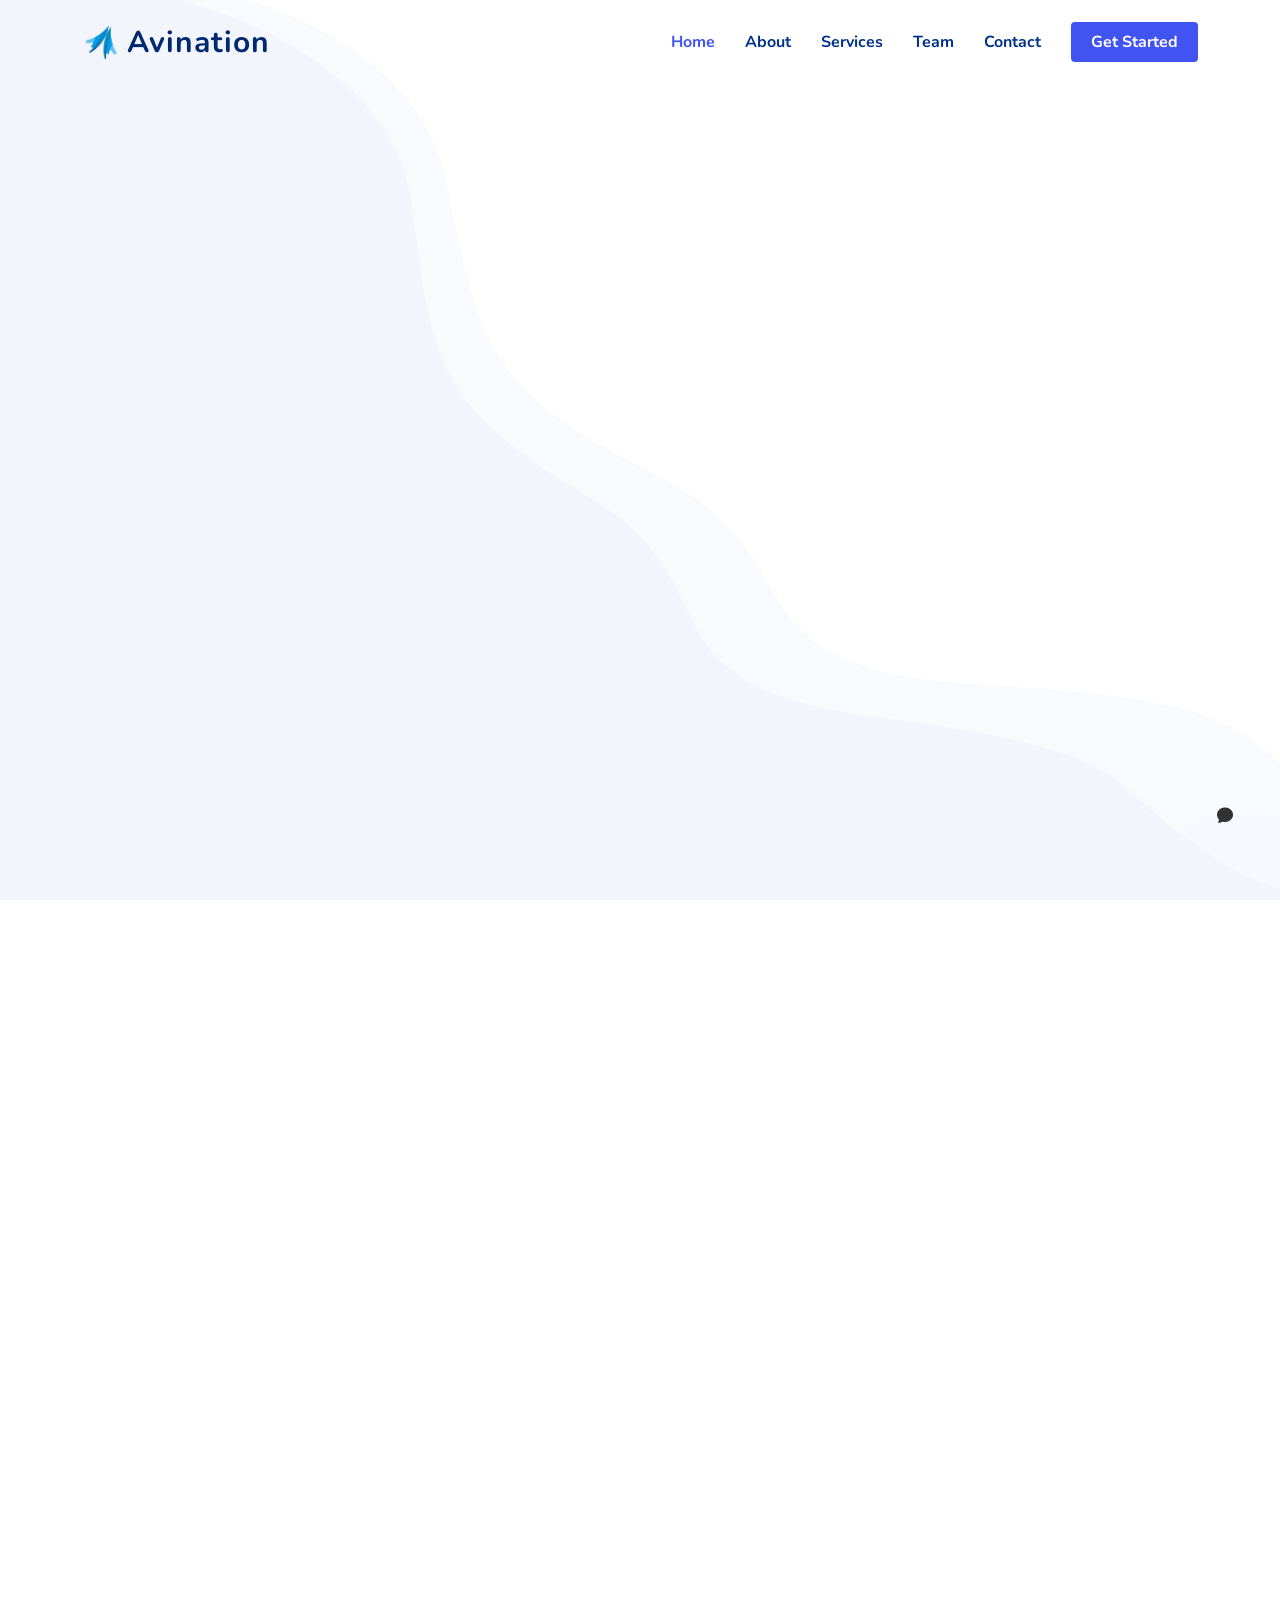
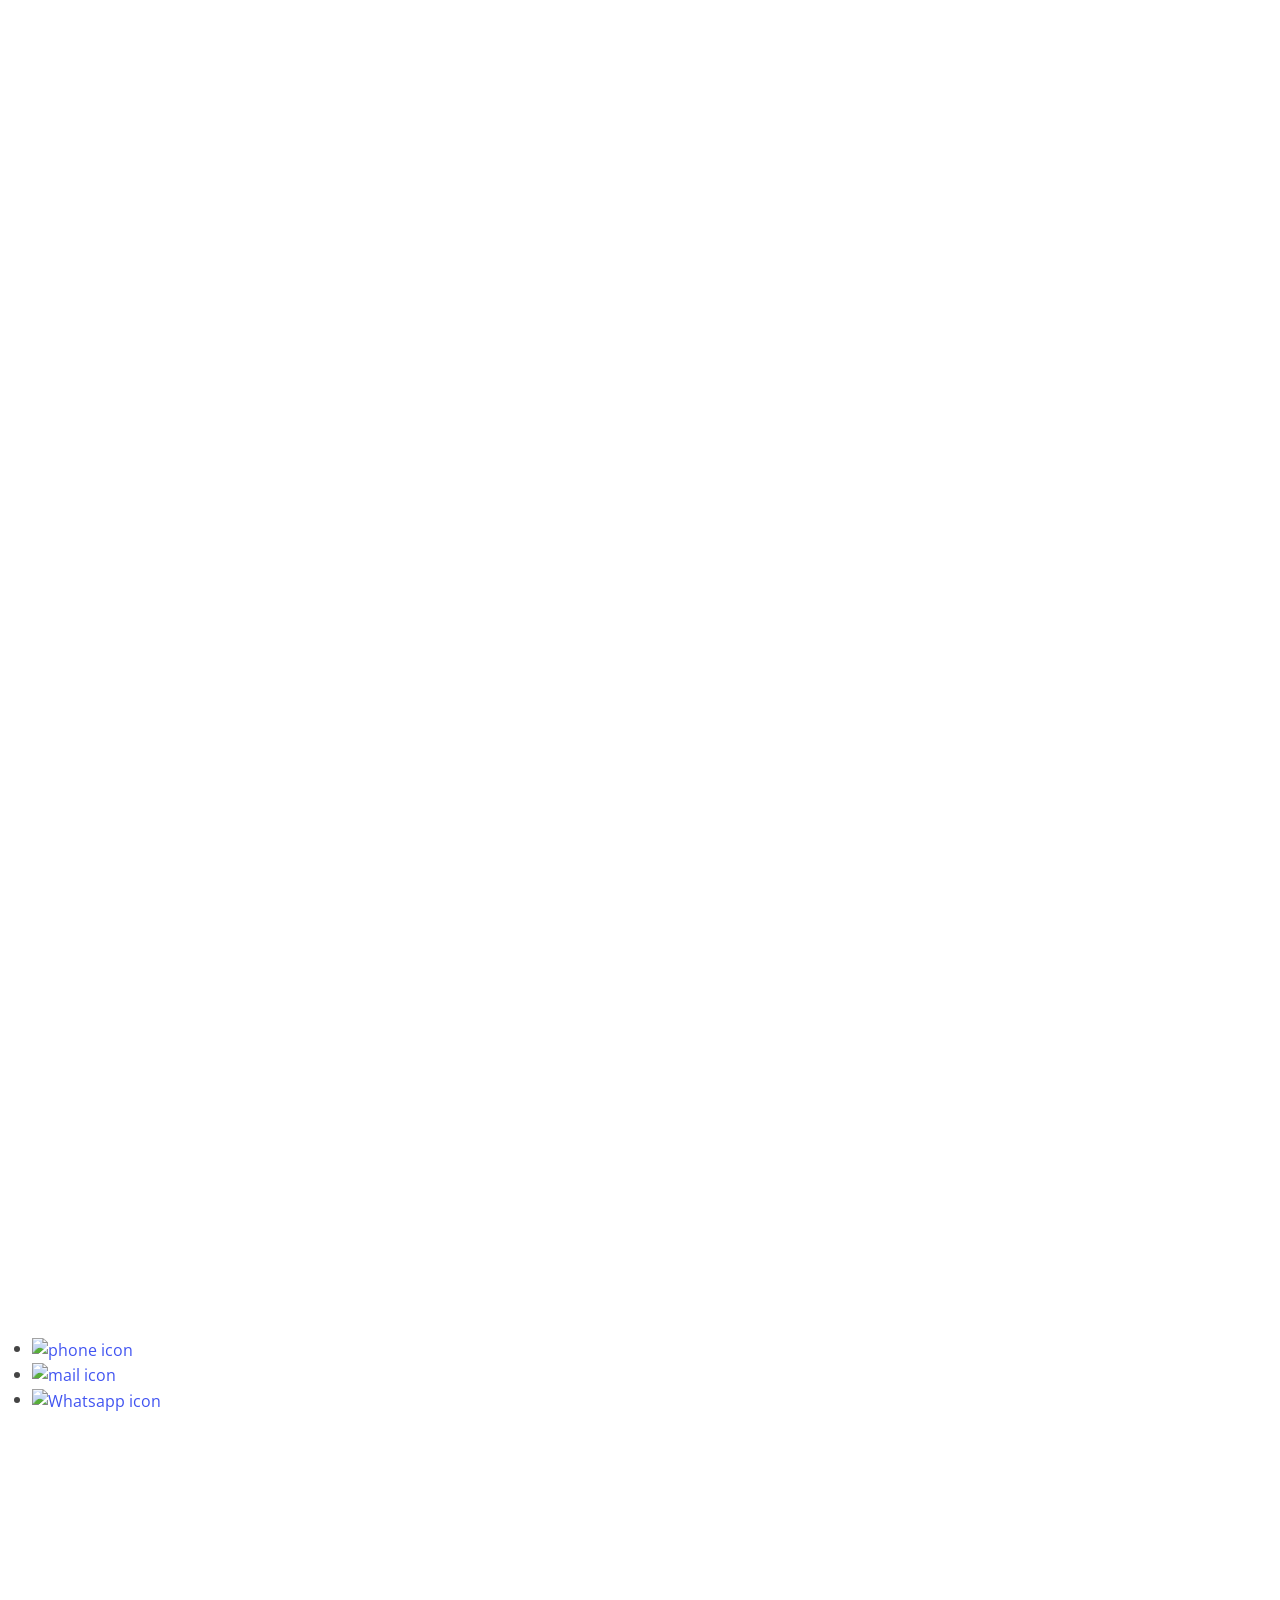
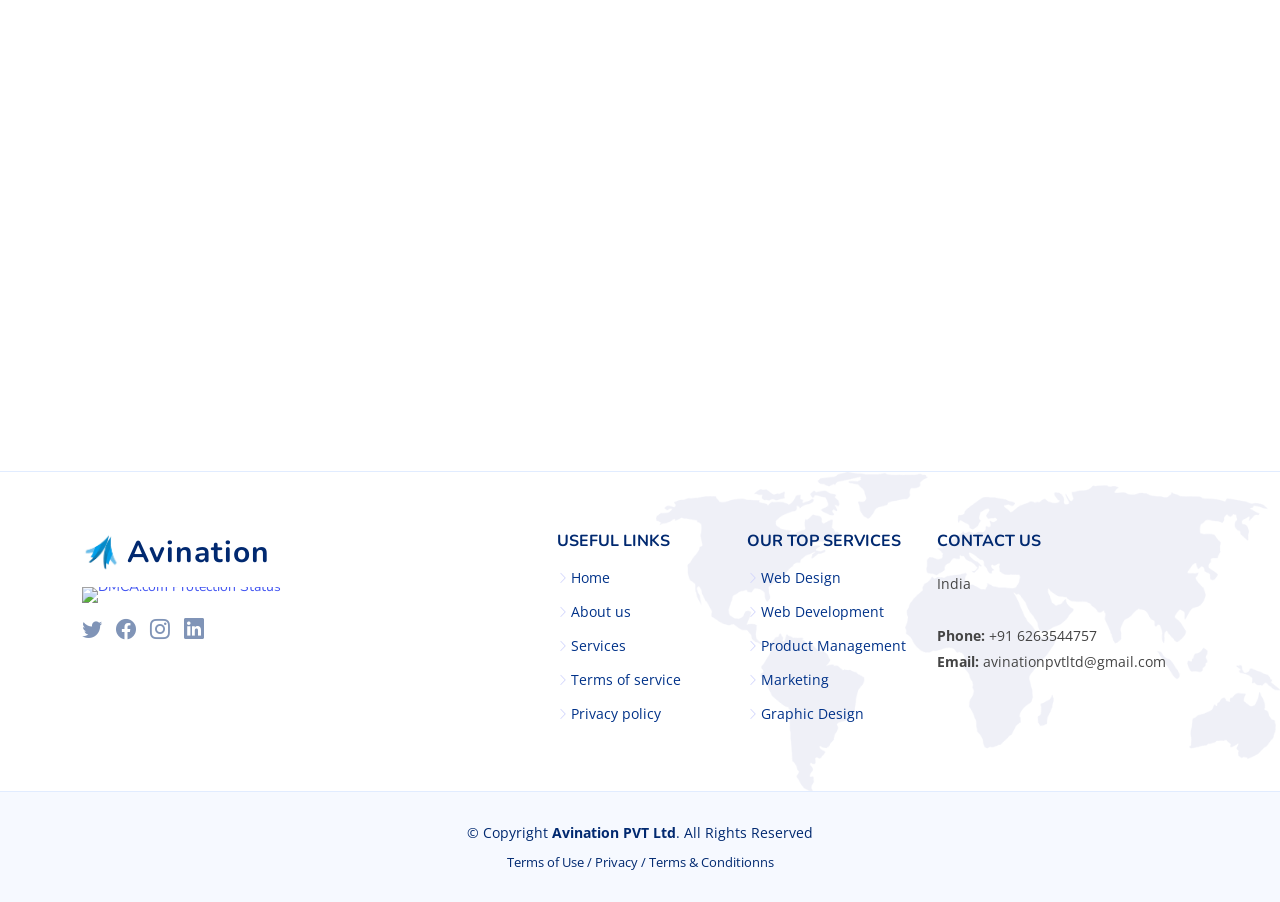
==== index.html @ 6513880d "Update index.html" ====
<!DOCTYPE html>
<html lang="en">

<head>
  <meta charset="utf-8">
  <meta content="width=device-width, initial-scale=1.0" name="viewport"/>
  <meta name='dmca-site-verification' content='NXlPMG41TFZrTiszS0ptK1pMMFJ2UT090' />
  <meta name="author" content="Avintion"/>
  <meta name="copyringht" content="Avination is a registered trademark of Avination."/>
  <meta name="robots" content="index,follow"/>
  <meta name="robots" content="noindex,nofollow"/>
  <meta property="og:title" content="Avination"/>
  <meta property="og:type" content="Techonlogies.Services"/>
  <meta property="og:url" content="avination.in/index.html"/>
  <meta property="og:image" content="https://avination.in/assets/img/logo.png"/>
  <meta name="twitter:card" content="Summary"/>
	<meta property="og:image" content="https://shreejiarts.com/images/logo.png"/>
  <title>Avination : All Latest Techonlogies Services Provide </title>
  <meta content="Avination technologies. Full Service Software Development Compnay for Cloud Solution, Mobile and Web Development, with a special focus on performance." name="description">
  <meta content="Html , CSS ,Bootstrap,JavaScript" name="keywords">

  <!-- Favicons -->
  <link href="assets/img/favicon.png" rel="icon" alt="icon"/>
  <link href="assets/img/favicon.png" alt="icon" rel="icon"/> 

  <!-- Google Fonts -->
  <link href="https://fonts.googleapis.com/css?family=Open+Sans:300,300i,400,400i,600,600i,700,700i|Nunito:300,300i,400,400i,600,600i,700,700i|Poppins:300,300i,400,400i,500,500i,600,600i,700,700i" rel="stylesheet">

  <!-- Vendor CSS Files -->
  <link href="assets/vendor/bootstrap/css/bootstrap.min.css" rel="stylesheet">
  <link href="assets/vendor/bootstrap-icons/bootstrap-icons.css" rel="stylesheet">
  <link href="assets/vendor/aos/aos.css" rel="stylesheet">
  <link href="assets/vendor/remixicon/remixicon.css" rel="stylesheet">
  <link href="assets/vendor/swiper/swiper-bundle.min.css" rel="stylesheet">
  <link href="assets/vendor/glightbox/css/glightbox.min.css" rel="stylesheet">
  

  <!-- Template Main CSS File -->
  <link href="assets/css/style.css" rel="stylesheet">

  <!-- =======================================================
  * Template Name: Avination 
  * Author: Avination.in
  * License: https://Avination.in/license/
  ======================================================== -->
</head>

<body>

  <!-- ======= Header ======= -->
  <header id="header" class="header fixed-top">
    <div class="container-fluid container-xl d-flex align-items-center justify-content-between">

      <a href="index.html" class="logo d-flex align-items-center">
        <img src="assets/img/logo.png" alt="logo"/>
        <span>Avination</span>
      </a>

      <nav id="navbar" class="navbar">
        <ul>
          <li><a class="nav-link scrollto active" href="#hero">Home</a></li>
          <li><a class="nav-link scrollto" href="#about">About</a></li>
          <li><a class="nav-link scrollto" href="#services">Services</a></li>
          <!--<li><a class="nav-link scrollto" href="#portfolio">Portfolio</a></li> -->
          <li><a class="nav-link scrollto" href="#team">Team</a></li>
         <!-- <li><a href="blog.html">Blog</a></li>--
			
          <li class="dropdown"><a href="#"><span>Drop Down</span> <i class="bi bi-chevron-down"></i></a>
            <ul>
              <li><a href="#">Drop Down 1</a></li>
              <li class="dropdown"><a href="#"><span>Deep Drop Down</span> <i class="bi bi-chevron-right"></i></a>
                <ul>
                  <li><a href="#">Deep Drop Down 1</a></li>
                  <li><a href="#">Deep Drop Down 2</a></li>
                  <li><a href="#">Deep Drop Down 3</a></li>
                  <li><a href="#">Deep Drop Down 4</a></li>
                  <li><a href="#">Deep Drop Down 5</a></li>
                </ul>
              </li>
              <li><a href="#">Drop Down 2</a></li>
              <li><a href="#">Drop Down 3</a></li>
              <li><a href="#">Drop Down 4</a></li>
            </ul>
          </li> -->
          <li><a class="nav-link scrollto" href="#contact">Contact</a></li>
          <li><a class="getstarted scrollto" href="#about">Get Started</a></li>
        </ul>
        <i class="bi bi-list mobile-nav-toggle"></i>
      </nav><!-- .navbar -->

    </div>
  </header><!-- End Header -->
  <!---Chat Box-->
  

  <!-- ======= Hero Section ======= -->
  <section id="hero" class="hero d-flex align-items-center">

    <div class="container">
      <div class="row">
        <div class="col-lg-6 d-flex flex-column justify-content-center">
          <h1 data-aos="fade-up">Creatuve Digital Design & Development</h1>
          <h2 data-aos="fade-up" data-aos-delay="400">We leverage the latest <strong>Web</strong> and <strong>mobile</strong> technologies to <strong>build,grow</strong> and <strong>support</strong> your business </h2>
          <div data-aos="fade-up" data-aos-delay="600">
            <div class="text-center text-lg-start">
              <a href="#about" class="btn-get-started scrollto d-inline-flex align-items-center justify-content-center align-self-center">
                <span>Get Started</span>
                <i class="bi bi-arrow-right"></i>
              </a>
            </div>
          </div>
        </div>
        <div class="col-lg-6 hero-img" data-aos="zoom-out" data-aos-delay="200">
          <img src="assets/img/hero-img.png" class="img-fluid" alt="Avination icon"/>
        </div>
      </div>
    </div>

  </section><!-- End Hero -->

  <main id="main">
    <!-- ======= About Section =======-->
    <section id="about" class="about">

      <div class="container" data-aos="fade-up">
        <div class="row gx-0">

          <div class="col-lg-6 d-flex flex-column justify-content-center" data-aos="fade-up" data-aos-delay="200">
            <div class="content">
              <h3></h3>
              <h2>Future Ready Apps&Digital Experience with Cloud,Mobile,web,Artificial Intilligence!</h2>
              <p>
                Avination technologies is a Premier, Full Service Software Development Compnay for Cloud Solution,Cybersecurity Artificial Intelligence,Mobile and Web Development with a special focus on Security,Scale and performance. Avination technologies is apt at the early adoption of new technologies for its clients to always stay ahead of the curve in their digital transformation journery.
              </p>
              <div class="text-center text-lg-start">
                <a href="#contact" class="btn-read-more d-inline-flex align-items-center justify-content-center align-self-center">
                  <span>Contact Avination</span>
                  <i class="bi bi-arrow-right"></i>
                </a>
              </div>
            </div>
          </div>

          <div class="col-lg-6 d-flex align-items-center" data-aos="zoom-out" data-aos-delay="200">
            <img src="assets/img/about.jpg" class="img-fluid" alt="about"/>
          </div>

        </div>
      </div>

    </section><!-- End About Section -->

    <!-- ======= Values Section ======= --
    <section id="values" class="values">

      <div class="container" data-aos="fade-up">

        <header class="section-header">
          <h2>Our Values</h2>
          <p>Odit est perspiciatis laborum et dicta</p>
        </header>

        <div class="row">

          <div class="col-lg-4">
            <div class="box" data-aos="fade-up" data-aos-delay="200">
              <img src="assets/img/values-1.png" class="img-fluid" alt="">
              <h3>Ad cupiditate sed est odio</h3>
              <p>Eum ad dolor et. Autem aut fugiat debitis voluptatem consequuntur sit. Et veritatis id.</p>
            </div>
          </div>

          <div class="col-lg-4 mt-4 mt-lg-0">
            <div class="box" data-aos="fade-up" data-aos-delay="400">
              <img src="assets/img/values-2.png" class="img-fluid" alt="">
              <h3>Voluptatem voluptatum alias</h3>
              <p>Repudiandae amet nihil natus in distinctio suscipit id. Doloremque ducimus ea sit non.</p>
            </div>
          </div>

          <div class="col-lg-4 mt-4 mt-lg-0">
            <div class="box" data-aos="fade-up" data-aos-delay="600">
              <img src="assets/img/values-3.png" class="img-fluid" alt="">
              <h3>Fugit cupiditate alias nobis.</h3>
              <p>Quam rem vitae est autem molestias explicabo debitis sint. Vero aliquid quidem commodi.</p>
            </div>
          </div>

        </div>

      </div>

    </section><!-- End Values Section -->

    <!-- ======= Counts Section ======= -
    <section id="counts" class="counts">
      <div class="container" data-aos="fade-up">

        <div class="row gy-4">

          <div class="col-lg-3 col-md-6">
            <div class="count-box">
              <i class="bi bi-emoji-smile"></i>
              <div>
                <span data-purecounter-start="0" data-purecounter-end="232" data-purecounter-duration="1" class="purecounter"></span>
                <p>Happy Clients</p>
              </div>
            </div>
          </div>

          <div class="col-lg-3 col-md-6">
            <div class="count-box">
              <i class="bi bi-journal-richtext" style="color: #ee6c20;"></i>
              <div>
                <span data-purecounter-start="0" data-purecounter-end="521" data-purecounter-duration="1" class="purecounter"></span>
                <p>Projects</p>
              </div>
            </div>
          </div>

          <div class="col-lg-3 col-md-6">
            <div class="count-box">
              <i class="bi bi-headset" style="color: #15be56;"></i>
              <div>
                <span data-purecounter-start="0" data-purecounter-end="1463" data-purecounter-duration="1" class="purecounter"></span>
                <p>Hours Of Support</p>
              </div>
            </div>
          </div>

          <div class="col-lg-3 col-md-6">
            <div class="count-box">
              <i class="bi bi-people" style="color: #bb0852;"></i>
              <div>
                <span data-purecounter-start="0" data-purecounter-end="15" data-purecounter-duration="1" class="purecounter"></span>
                <p>Hard Workers</p>
              </div>
            </div>
          </div>

        </div>

      </div>
    </section><!-- End Counts Section -->

    <!-- ======= Features Section ======= -
    <section id="features" class="features">

      <div class="container" data-aos="fade-up">

        <header class="section-header">
          <h2>Features</h2>
          <p>Laboriosam et omnis fuga quis dolor direda fara</p>
        </header>

        <div class="row">

          <div class="col-lg-6">
            <img src="assets/img/features.png" class="img-fluid" alt="">
          </div>

          <div class="col-lg-6 mt-5 mt-lg-0 d-flex">
            <div class="row align-self-center gy-4">

              <div class="col-md-6" data-aos="zoom-out" data-aos-delay="200">
                <div class="feature-box d-flex align-items-center">
                  <i class="bi bi-check"></i>
                  <h3>Eos aspernatur rem</h3>
                </div>
              </div>

              <div class="col-md-6" data-aos="zoom-out" data-aos-delay="300">
                <div class="feature-box d-flex align-items-center">
                  <i class="bi bi-check"></i>
                  <h3>Facilis neque ipsa</h3>
                </div>
              </div>

              <div class="col-md-6" data-aos="zoom-out" data-aos-delay="400">
                <div class="feature-box d-flex align-items-center">
                  <i class="bi bi-check"></i>
                  <h3>Volup amet voluptas</h3>
                </div>
              </div>

              <div class="col-md-6" data-aos="zoom-out" data-aos-delay="500">
                <div class="feature-box d-flex align-items-center">
                  <i class="bi bi-check"></i>
                  <h3>Rerum omnis sint</h3>
                </div>
              </div>

              <div class="col-md-6" data-aos="zoom-out" data-aos-delay="600">
                <div class="feature-box d-flex align-items-center">
                  <i class="bi bi-check"></i>
                  <h3>Alias possimus</h3>
                </div>
              </div>

              <div class="col-md-6" data-aos="zoom-out" data-aos-delay="700">
                <div class="feature-box d-flex align-items-center">
                  <i class="bi bi-check"></i>
                  <h3>Repellendus mollitia</h3>
                </div>
              </div>

            </div>
          </div>

        </div> <!-- / row -->

        <!-- Feature Tabs --
        <div class="row feture-tabs" data-aos="fade-up">
          <div class="col-lg-6">
            <h3>Neque officiis dolore maiores et exercitationem quae est seda lidera pat claero</h3>

            <ul class="nav nav-pills mb-3">
              <li>
                <a class="nav-link active" data-bs-toggle="pill" href="#tab1">Saepe fuga</a>
              </li>
              <li>
                <a class="nav-link" data-bs-toggle="pill" href="#tab2">Voluptates</a>
              </li>
              <li>
                <a class="nav-link" data-bs-toggle="pill" href="#tab3">Corrupti</a>
              </li>
            </ul><!-- End Tabs -->

            <!-- Tab Content --
            <div class="tab-content">

              <div class="tab-pane fade show active" id="tab1">
                <p>Consequuntur inventore voluptates consequatur aut vel et. Eos doloribus expedita. Sapiente atque consequatur minima nihil quae aspernatur quo suscipit voluptatem.</p>
                <div class="d-flex align-items-center mb-2">
                  <i class="bi bi-check2"></i>
                  <h4>Repudiandae rerum velit modi et officia quasi facilis</h4>
                </div>
                <p>Laborum omnis voluptates voluptas qui sit aliquam blanditiis. Sapiente minima commodi dolorum non eveniet magni quaerat nemo et.</p>
                <div class="d-flex align-items-center mb-2">
                  <i class="bi bi-check2"></i>
                  <h4>Incidunt non veritatis illum ea ut nisi</h4>
                </div>
                <p>Non quod totam minus repellendus autem sint velit. Rerum debitis facere soluta tenetur. Iure molestiae assumenda sunt qui inventore eligendi voluptates nisi at. Dolorem quo tempora. Quia et perferendis.</p>
              </div><!-- End Tab 1 Content --

              <div class="tab-pane fade show" id="tab2">
                <p>Consequuntur inventore voluptates consequatur aut vel et. Eos doloribus expedita. Sapiente atque consequatur minima nihil quae aspernatur quo suscipit voluptatem.</p>
                <div class="d-flex align-items-center mb-2">
                  <i class="bi bi-check2"></i>
                  <h4>Repudiandae rerum velit modi et officia quasi facilis</h4>
                </div>
                <p>Laborum omnis voluptates voluptas qui sit aliquam blanditiis. Sapiente minima commodi dolorum non eveniet magni quaerat nemo et.</p>
                <div class="d-flex align-items-center mb-2">
                  <i class="bi bi-check2"></i>
                  <h4>Incidunt non veritatis illum ea ut nisi</h4>
                </div>
                <p>Non quod totam minus repellendus autem sint velit. Rerum debitis facere soluta tenetur. Iure molestiae assumenda sunt qui inventore eligendi voluptates nisi at. Dolorem quo tempora. Quia et perferendis.</p>
              </div><!-- End Tab 2 Content --

              <div class="tab-pane fade show" id="tab3">
                <p>Consequuntur inventore voluptates consequatur aut vel et. Eos doloribus expedita. Sapiente atque consequatur minima nihil quae aspernatur quo suscipit voluptatem.</p>
                <div class="d-flex align-items-center mb-2">
                  <i class="bi bi-check2"></i>
                  <h4>Repudiandae rerum velit modi et officia quasi facilis</h4>
                </div>
                <p>Laborum omnis voluptates voluptas qui sit aliquam blanditiis. Sapiente minima commodi dolorum non eveniet magni quaerat nemo et.</p>
                <div class="d-flex align-items-center mb-2">
                  <i class="bi bi-check2"></i>
                  <h4>Incidunt non veritatis illum ea ut nisi</h4>
                </div>
                <p>Non quod totam minus repellendus autem sint velit. Rerum debitis facere soluta tenetur. Iure molestiae assumenda sunt qui inventore eligendi voluptates nisi at. Dolorem quo tempora. Quia et perferendis.</p>
              </div><!-- End Tab 3 Content --

            </div>

          </div>

          <div class="col-lg-6">
            <img src="assets/img/features-2.png" class="img-fluid" alt="">
          </div>

        </div><!-- End Feature Tabs -->

        <!-- Feature Icons --
        <div class="row feature-icons" data-aos="fade-up">
          <h3>Ratione mollitia eos ab laudantium rerum beatae quo</h3>

          <div class="row">

            <div class="col-xl-4 text-center" data-aos="fade-right" data-aos-delay="100">
              <img src="assets/img/features-3.png" class="img-fluid p-4" alt="">
            </div>

            <div class="col-xl-8 d-flex content">
              <div class="row align-self-center gy-4">

                <div class="col-md-6 icon-box" data-aos="fade-up">
                  <i class="ri-line-chart-line"></i>
                  <div>
                    <h4>Corporis voluptates sit</h4>
                    <p>Consequuntur sunt aut quasi enim aliquam quae harum pariatur laboris nisi ut aliquip</p>
                  </div>
                </div>

                <div class="col-md-6 icon-box" data-aos="fade-up" data-aos-delay="100">
                  <i class="ri-stack-line"></i>
                  <div>
                    <h4>Ullamco laboris nisi</h4>
                    <p>Excepteur sint occaecat cupidatat non proident, sunt in culpa qui officia deserunt</p>
                  </div>
                </div>

                <div class="col-md-6 icon-box" data-aos="fade-up" data-aos-delay="200">
                  <i class="ri-brush-4-line"></i>
                  <div>
                    <h4>Labore consequatur</h4>
                    <p>Aut suscipit aut cum nemo deleniti aut omnis. Doloribus ut maiores omnis facere</p>
                  </div>
                </div>

                <div class="col-md-6 icon-box" data-aos="fade-up" data-aos-delay="300">
                  <i class="ri-magic-line"></i>
                  <div>
                    <h4>Beatae veritatis</h4>
                    <p>Expedita veritatis consequuntur nihil tempore laudantium vitae denat pacta</p>
                  </div>
                </div>

                <div class="col-md-6 icon-box" data-aos="fade-up" data-aos-delay="400">
                  <i class="ri-command-line"></i>
                  <div>
                    <h4>Molestiae dolor</h4>
                    <p>Et fuga et deserunt et enim. Dolorem architecto ratione tensa raptor marte</p>
                  </div>
                </div>

                <div class="col-md-6 icon-box" data-aos="fade-up" data-aos-delay="500">
                  <i class="ri-radar-line"></i>
                  <div>
                    <h4>Explicabo consectetur</h4>
                    <p>Est autem dicta beatae suscipit. Sint veritatis et sit quasi ab aut inventore</p>
                  </div>
                </div>

              </div>
            </div>

          </div>

        </div><!-- End Feature Icons --

      </div>

    </section><!-- End Features Section -->

    <!-- ======= Services Section ======= -->
    <section id="services" class="services">

      <div class="container" data-aos="fade-up">

        <header class="section-header">
          <h1>Services</h1>
          <p style="font-size: medium;">Our end-to-end Software&IT Services offering is backed by our domain expertise, standard processes and quality standard we follow and expertise in multiple technologies.</p>
        </header>

        <div class="row gy-4">

          <div class="col-lg-4 col-md-6" data-aos="fade-up" data-aos-delay="200">
            <div class="service-box blue">
              <i class=""><img src="assets/img/Icon/cloud.png" alt="Mobile App Development"/></i>
              <h4>Cloud Development Service</h3>
              <p>We Provide Complete Cloud Solutions Development Service| Amazon Web Servers|Microsoft Azure| Google Cloud |OpenStack Cloud.</p>
              <a href="#" class="read-more"><span>Read More</span> <i class="bi bi-arrow-right"></i></a>
            </div>
          </div>

          <div class="col-lg-4 col-md-6" data-aos="fade-up" data-aos-delay="300">
            <div class="service-box orange">
              <i class=""><img src="assets/img/Icon/mobile.png" alt="Mobile App Development"/></i>
              <h3>Fast Mobile App Development</h3>
              <p>Fast|Reliable|Future Ready|Secure and Scalable|Mobile App Development Service across the verticals and industries.</p>
              <a href="#" class="read-more"><span>Read More</span> <i class="bi bi-arrow-right"></i></a>
            </div>
          </div>

          <div class="col-lg-4 col-md-6" data-aos="fade-up" data-aos-delay="400">
            <div class="service-box green">
              <i class=""><img src="assets/img/Icon/web.png" alt="Web Development"/></i>
              <h3>Modern Web Development</h3>
              <p>Contemporary|Responsive Web application Development services with LAMP | JAVA | Python | .NET| Angular Techonlogies.</p>
              <a href="#" class="read-more"><span>Read More</span> <i class="bi bi-arrow-right"></i></a>
            </div>
          </div>

          <div class="col-lg-4 col-md-6" data-aos="fade-up" data-aos-delay="500">
            <div class="service-box red">
              <i class=""><img src="assets/img/Icon/cms.png" alt="Cms Development"/></i>
              <h3>Effective CMS Development</h3>
              <p>Content Management System Consulting| Upgrades | Development Services in Django | Drupal | Wordpress to name the few</p>
              <a href="#" class="read-more"><span>Read More</span> <i class="bi bi-arrow-right"></i></a>
            </div>
          </div>

          <div class="col-lg-4 col-md-6" data-aos="fade-up" data-aos-delay="600">
            <div class="service-box purple">
              <i class=""><img src="assets/img/Icon/e-com.png" alt="E-Commerce Solutions"/></i>
              <h3>E-Commerce Solutions</h3>
              <p>Multi-tenant | Multi lingual | Mobile and web based E-Commerce Consulting | Development | Solutions & Maintenance</p>
              <a href="#" class="read-more"><span>Read More</span> <i class="bi bi-arrow-right"></i></a>
            </div>
          </div>

          <div class="col-lg-4 col-md-6" data-aos="fade-up" data-aos-delay="700">
            <div class="service-box pink">
              <i class=""><img src="assets/img/Icon/services.png" alt="Digital Services"/></i>
              <h3>Digital Services</h3>
              <p>Digital Services for Marketing | Customer Care | Security & analytics along with Blockchain Proof of Concepts </p>
              <a href="#" class="read-more"><span>Read More</span> <i class="bi bi-arrow-right"></i></a>
            </div>
          </div>

        </div>
     
      </div>
    </section>
    <!-- End Services Section -->

    <!-- ======= Pricing Section ======= --
    <section id="pricing" class="pricing">

      <div class="container" data-aos="fade-up">

        <header class="section-header">
          <h2>Pricing</h2>
          <p>Check our Pricing</p>
        </header>

        <div class="row gy-4" data-aos="fade-left">

          <div class="col-lg-3 col-md-6" data-aos="zoom-in" data-aos-delay="100">
            <div class="box">
              <h3 style="color: #07d5c0;">Free Plan</h3>
              <div class="price"><sup>$</sup>0<span> / mo</span></div>
              <img src="assets/img/pricing-free.png" class="img-fluid" alt="">
              <ul>
                <li>Aida dere</li>
                <li>Nec feugiat nisl</li>
                <li>Nulla at volutpat dola</li>
                <li class="na">Pharetra massa</li>
                <li class="na">Massa ultricies mi</li>
              </ul>
              <a href="#" class="btn-buy">Buy Now</a>
            </div>
          </div>

          <div class="col-lg-3 col-md-6" data-aos="zoom-in" data-aos-delay="200">
            <div class="box">
              <span class="featured">Featured</span>
              <h3 style="color: #65c600;">Starter Plan</h3>
              <div class="price"><sup>$</sup>19<span> / mo</span></div>
              <img src="assets/img/pricing-starter.png" class="img-fluid" alt="">
              <ul>
                <li>Aida dere</li>
                <li>Nec feugiat nisl</li>
                <li>Nulla at volutpat dola</li>
                <li>Pharetra massa</li>
                <li class="na">Massa ultricies mi</li>
              </ul>
              <a href="#" class="btn-buy">Buy Now</a>
            </div>
          </div>

          <div class="col-lg-3 col-md-6" data-aos="zoom-in" data-aos-delay="300">
            <div class="box">
              <h3 style="color: #ff901c;">Business Plan</h3>
              <div class="price"><sup>$</sup>29<span> / mo</span></div>
              <img src="assets/img/pricing-business.png" class="img-fluid" alt="">
              <ul>
                <li>Aida dere</li>
                <li>Nec feugiat nisl</li>
                <li>Nulla at volutpat dola</li>
                <li>Pharetra massa</li>
                <li>Massa ultricies mi</li>
              </ul>
              <a href="#" class="btn-buy">Buy Now</a>
            </div>
          </div>

          <div class="col-lg-3 col-md-6" data-aos="zoom-in" data-aos-delay="400">
            <div class="box">
              <h3 style="color: #ff0071;">Ultimate Plan</h3>
              <div class="price"><sup>$</sup>49<span> / mo</span></div>
              <img src="assets/img/pricing-ultimate.png" class="img-fluid" alt="">
              <ul>
                <li>Aida dere</li>
                <li>Nec feugiat nisl</li>
                <li>Nulla at volutpat dola</li>
                <li>Pharetra massa</li>
                <li>Massa ultricies mi</li>
              </ul>
              <a href="#" class="btn-buy">Buy Now</a>
            </div>
          </div>

        </div>

      </div>

    </section><!-- End Pricing Section -->

    <!-- ======= F.A.Q Section ======= --
    <section id="faq" class="faq">

      <div class="container" data-aos="fade-up">

        <header class="section-header">
          <h2>F.A.Q</h2>
          <p>Frequently Asked Questions</p>
        </header>

        <div class="row">
          <div class="col-lg-6">
            <!-- F.A.Q List 1--
            <div class="accordion accordion-flush" id="faqlist1">
              <div class="accordion-item">
                <h2 class="accordion-header">
                  <button class="accordion-button collapsed" type="button" data-bs-toggle="collapse" data-bs-target="#faq-content-1">
                    Non consectetur a erat nam at lectus urna duis?
                  </button>
                </h2>
                <div id="faq-content-1" class="accordion-collapse collapse" data-bs-parent="#faqlist1">
                  <div class="accordion-body">
                    Feugiat pretium nibh ipsum consequat. Tempus iaculis urna id volutpat lacus laoreet non curabitur gravida. Venenatis lectus magna fringilla urna porttitor rhoncus dolor purus non.
                  </div>
                </div>
              </div>

              <div class="accordion-item">
                <h2 class="accordion-header">
                  <button class="accordion-button collapsed" type="button" data-bs-toggle="collapse" data-bs-target="#faq-content-2">
                    Feugiat scelerisque varius morbi enim nunc faucibus a pellentesque?
                  </button>
                </h2>
                <div id="faq-content-2" class="accordion-collapse collapse" data-bs-parent="#faqlist1">
                  <div class="accordion-body">
                    Dolor sit amet consectetur adipiscing elit pellentesque habitant morbi. Id interdum velit laoreet id donec ultrices. Fringilla phasellus faucibus scelerisque eleifend donec pretium. Est pellentesque elit ullamcorper dignissim. Mauris ultrices eros in cursus turpis massa tincidunt dui.
                  </div>
                </div>
              </div>

              <div class="accordion-item">
                <h2 class="accordion-header">
                  <button class="accordion-button collapsed" type="button" data-bs-toggle="collapse" data-bs-target="#faq-content-3">
                    Dolor sit amet consectetur adipiscing elit pellentesque habitant morbi?
                  </button>
                </h2>
                <div id="faq-content-3" class="accordion-collapse collapse" data-bs-parent="#faqlist1">
                  <div class="accordion-body">
                    Eleifend mi in nulla posuere sollicitudin aliquam ultrices sagittis orci. Faucibus pulvinar elementum integer enim. Sem nulla pharetra diam sit amet nisl suscipit. Rutrum tellus pellentesque eu tincidunt. Lectus urna duis convallis convallis tellus. Urna molestie at elementum eu facilisis sed odio morbi quis
                  </div>
                </div>
              </div>

            </div>
          </div>

          <div class="col-lg-6">

            <!-- F.A.Q List 2--
            <div class="accordion accordion-flush" id="faqlist2">

              <div class="accordion-item">
                <h2 class="accordion-header">
                  <button class="accordion-button collapsed" type="button" data-bs-toggle="collapse" data-bs-target="#faq2-content-1">
                    Ac odio tempor orci dapibus. Aliquam eleifend mi in nulla?
                  </button>
                </h2>
                <div id="faq2-content-1" class="accordion-collapse collapse" data-bs-parent="#faqlist2">
                  <div class="accordion-body">
                    Dolor sit amet consectetur adipiscing elit pellentesque habitant morbi. Id interdum velit laoreet id donec ultrices. Fringilla phasellus faucibus scelerisque eleifend donec pretium. Est pellentesque elit ullamcorper dignissim. Mauris ultrices eros in cursus turpis massa tincidunt dui.
                  </div>
                </div>
              </div>

              <div class="accordion-item">
                <h2 class="accordion-header">
                  <button class="accordion-button collapsed" type="button" data-bs-toggle="collapse" data-bs-target="#faq2-content-2">
                    Tempus quam pellentesque nec nam aliquam sem et tortor consequat?
                  </button>
                </h2>
                <div id="faq2-content-2" class="accordion-collapse collapse" data-bs-parent="#faqlist2">
                  <div class="accordion-body">
                    Molestie a iaculis at erat pellentesque adipiscing commodo. Dignissim suspendisse in est ante in. Nunc vel risus commodo viverra maecenas accumsan. Sit amet nisl suscipit adipiscing bibendum est. Purus gravida quis blandit turpis cursus in
                  </div>
                </div>
              </div>

              <div class="accordion-item">
                <h2 class="accordion-header">
                  <button class="accordion-button collapsed" type="button" data-bs-toggle="collapse" data-bs-target="#faq2-content-3">
                    Varius vel pharetra vel turpis nunc eget lorem dolor?
                  </button>
                </h2>
                <div id="faq2-content-3" class="accordion-collapse collapse" data-bs-parent="#faqlist2">
                  <div class="accordion-body">
                    Laoreet sit amet cursus sit amet dictum sit amet justo. Mauris vitae ultricies leo integer malesuada nunc vel. Tincidunt eget nullam non nisi est sit amet. Turpis nunc eget lorem dolor sed. Ut venenatis tellus in metus vulputate eu scelerisque. Pellentesque diam volutpat commodo sed egestas egestas fringilla phasellus faucibus. Nibh tellus molestie nunc non blandit massa enim nec.
                  </div>
                </div>
              </div>

            </div>
          </div>

        </div>

      </div>

    </section><!-- End F.A.Q Section -->

    <!-- ======= Portfolio Section ======= --
    <section id="portfolio" class="portfolio">

      <div class="container" data-aos="fade-up">

        <header class="section-header">
          <h2>Portfolio</h2>
          <p>Check our latest work</p>
        </header>

        <div class="row" data-aos="fade-up" data-aos-delay="100">
          <div class="col-lg-12 d-flex justify-content-center">
            <ul id="portfolio-flters">
              <li data-filter="*" class="filter-active">All</li>
              <li data-filter=".filter-app">App</li>
              <li data-filter=".filter-card">Card</li>
              <li data-filter=".filter-web">Web</li>
            </ul>
          </div>
        </div>

        <div class="row gy-4 portfolio-container" data-aos="fade-up" data-aos-delay="200">

          <div class="col-lg-4 col-md-6 portfolio-item filter-app">
            <div class="portfolio-wrap">
              <img src="assets/img/portfolio/portfolio-1.jpg" class="img-fluid" alt="">
              <div class="portfolio-info">
                <h4>App 1</h4>
                <p>App</p>
                <div class="portfolio-links">
                  <a href="assets/img/portfolio/portfolio-1.jpg" data-gallery="portfolioGallery" class="portfokio-lightbox" title="App 1"><i class="bi bi-plus"></i></a>
                  <a href="portfolio-details.html" title="More Details"><i class="bi bi-link"></i></a>
                </div>
              </div>
            </div>
          </div>

          <div class="col-lg-4 col-md-6 portfolio-item filter-web">
            <div class="portfolio-wrap">
              <img src="assets/img/portfolio/portfolio-2.jpg" class="img-fluid" alt="">
              <div class="portfolio-info">
                <h4>Web 3</h4>
                <p>Web</p>
                <div class="portfolio-links">
                  <a href="assets/img/portfolio/portfolio-2.jpg" data-gallery="portfolioGallery" class="portfokio-lightbox" title="Web 3"><i class="bi bi-plus"></i></a>
                  <a href="portfolio-details.html" title="More Details"><i class="bi bi-link"></i></a>
                </div>
              </div>
            </div>
          </div>

          <div class="col-lg-4 col-md-6 portfolio-item filter-app">
            <div class="portfolio-wrap">
              <img src="assets/img/portfolio/portfolio-3.jpg" class="img-fluid" alt="">
              <div class="portfolio-info">
                <h4>App 2</h4>
                <p>App</p>
                <div class="portfolio-links">
                  <a href="assets/img/portfolio/portfolio-3.jpg" data-gallery="portfolioGallery" class="portfokio-lightbox" title="App 2"><i class="bi bi-plus"></i></a>
                  <a href="portfolio-details.html" title="More Details"><i class="bi bi-link"></i></a>
                </div>
              </div>
            </div>
          </div>

          <div class="col-lg-4 col-md-6 portfolio-item filter-card">
            <div class="portfolio-wrap">
              <img src="assets/img/portfolio/portfolio-4.jpg" class="img-fluid" alt="">
              <div class="portfolio-info">
                <h4>Card 2</h4>
                <p>Card</p>
                <div class="portfolio-links">
                  <a href="assets/img/portfolio/portfolio-4.jpg" data-gallery="portfolioGallery" class="portfokio-lightbox" title="Card 2"><i class="bi bi-plus"></i></a>
                  <a href="portfolio-details.html" title="More Details"><i class="bi bi-link"></i></a>
                </div>
              </div>
            </div>
          </div>

          <div class="col-lg-4 col-md-6 portfolio-item filter-web">
            <div class="portfolio-wrap">
              <img src="assets/img/portfolio/portfolio-5.jpg" class="img-fluid" alt="">
              <div class="portfolio-info">
                <h4>Web 2</h4>
                <p>Web</p>
                <div class="portfolio-links">
                  <a href="assets/img/portfolio/portfolio-5.jpg" data-gallery="portfolioGallery" class="portfokio-lightbox" title="Web 2"><i class="bi bi-plus"></i></a>
                  <a href="portfolio-details.html" title="More Details"><i class="bi bi-link"></i></a>
                </div>
              </div>
            </div>
          </div>

          <div class="col-lg-4 col-md-6 portfolio-item filter-app">
            <div class="portfolio-wrap">
              <img src="assets/img/portfolio/portfolio-6.jpg" class="img-fluid" alt="">
              <div class="portfolio-info">
                <h4>App 3</h4>
                <p>App</p>
                <div class="portfolio-links">
                  <a href="assets/img/portfolio/portfolio-6.jpg" data-gallery="portfolioGallery" class="portfokio-lightbox" title="App 3"><i class="bi bi-plus"></i></a>
                  <a href="portfolio-details.html" title="More Details"><i class="bi bi-link"></i></a>
                </div>
              </div>
            </div>
          </div>

          <div class="col-lg-4 col-md-6 portfolio-item filter-card">
            <div class="portfolio-wrap">
              <img src="assets/img/portfolio/portfolio-7.jpg" class="img-fluid" alt="">
              <div class="portfolio-info">
                <h4>Card 1</h4>
                <p>Card</p>
                <div class="portfolio-links">
                  <a href="assets/img/portfolio/portfolio-7.jpg" data-gallery="portfolioGallery" class="portfokio-lightbox" title="Card 1"><i class="bi bi-plus"></i></a>
                  <a href="portfolio-details.html" title="More Details"><i class="bi bi-link"></i></a>
                </div>
              </div>
            </div>
          </div>

          <div class="col-lg-4 col-md-6 portfolio-item filter-card">
            <div class="portfolio-wrap">
              <img src="assets/img/portfolio/portfolio-8.jpg" class="img-fluid" alt="">
              <div class="portfolio-info">
                <h4>Card 3</h4>
                <p>Card</p>
                <div class="portfolio-links">
                  <a href="assets/img/portfolio/portfolio-8.jpg" data-gallery="portfolioGallery" class="portfokio-lightbox" title="Card 3"><i class="bi bi-plus"></i></a>
                  <a href="portfolio-details.html" title="More Details"><i class="bi bi-link"></i></a>
                </div>
              </div>
            </div>
          </div>

          <div class="col-lg-4 col-md-6 portfolio-item filter-web">
            <div class="portfolio-wrap">
              <img src="assets/img/portfolio/portfolio-9.jpg" class="img-fluid" alt="">
              <div class="portfolio-info">
                <h4>Web 3</h4>
                <p>Web</p>
                <div class="portfolio-links">
                  <a href="assets/img/portfolio/portfolio-9.jpg" data-gallery="portfolioGallery" class="portfokio-lightbox" title="Web 3"><i class="bi bi-plus"></i></a>
                  <a href="portfolio-details.html" title="More Details"><i class="bi bi-link"></i></a>
                </div>
              </div>
            </div>
          </div>

        </div>

      </div>

    </section><!-- End Portfolio Section -->

    <!-- ======= Testimonials Section ======= --
    <section id="testimonials" class="testimonials">

      <div class="container" data-aos="fade-up">

        <header class="section-header">
          <h2>Testimonials</h2>
          <p>What they are saying about us</p>
        </header>

        <div class="testimonials-slider swiper-container" data-aos="fade-up" data-aos-delay="200">
          <div class="swiper-wrapper">

            <div class="swiper-slide">
              <div class="testimonial-item">
                <div class="stars">
                  <i class="bi bi-star-fill"></i><i class="bi bi-star-fill"></i><i class="bi bi-star-fill"></i><i class="bi bi-star-fill"></i><i class="bi bi-star-fill"></i>
                </div>
                <p>
                  Proin iaculis purus consequat sem cure digni ssim donec porttitora entum suscipit rhoncus. Accusantium quam, ultricies eget id, aliquam eget nibh et. Maecen aliquam, risus at semper.
                </p>
                <div class="profile mt-auto">
                  <img src="assets/img/testimonials/testimonials-1.jpg" class="testimonial-img" alt="">
                  <h3>Saul Goodman</h3>
                  <h4>Ceo &amp; Founder</h4>
                </div>
              </div>
            </div><!-- End testimonial item --

            <div class="swiper-slide">
              <div class="testimonial-item">
                <div class="stars">
                  <i class="bi bi-star-fill"></i><i class="bi bi-star-fill"></i><i class="bi bi-star-fill"></i><i class="bi bi-star-fill"></i><i class="bi bi-star-fill"></i>
                </div>
                <p>
                  Export tempor illum tamen malis malis eram quae irure esse labore quem cillum quid cillum eram malis quorum velit fore eram velit sunt aliqua noster fugiat irure amet legam anim culpa.
                </p>
                <div class="profile mt-auto">
                  <img src="assets/img/testimonials/testimonials-2.jpg" class="testimonial-img" alt="">
                  <h3>Sara Wilsson</h3>
                  <h4>Designer</h4>
                </div>
              </div>
            </div><!-- End testimonial item --

            <div class="swiper-slide">
              <div class="testimonial-item">
                <div class="stars">
                  <i class="bi bi-star-fill"></i><i class="bi bi-star-fill"></i><i class="bi bi-star-fill"></i><i class="bi bi-star-fill"></i><i class="bi bi-star-fill"></i>
                </div>
                <p>
                  Enim nisi quem export duis labore cillum quae magna enim sint quorum nulla quem veniam duis minim tempor labore quem eram duis noster aute amet eram fore quis sint minim.
                </p>
                <div class="profile mt-auto">
                  <img src="assets/img/testimonials/testimonials-3.jpg" class="testimonial-img" alt="">
                  <h3>Jena Karlis</h3>
                  <h4>Store Owner</h4>
                </div>
              </div>
            </div><!-- End testimonial item --

            <div class="swiper-slide">
              <div class="testimonial-item">
                <div class="stars">
                  <i class="bi bi-star-fill"></i><i class="bi bi-star-fill"></i><i class="bi bi-star-fill"></i><i class="bi bi-star-fill"></i><i class="bi bi-star-fill"></i>
                </div>
                <p>
                  Fugiat enim eram quae cillum dolore dolor amet nulla culpa multos export minim fugiat minim velit minim dolor enim duis veniam ipsum anim magna sunt elit fore quem dolore labore illum veniam.
                </p>
                <div class="profile mt-auto">
                  <img src="assets/img/testimonials/testimonials-4.jpg" class="testimonial-img" alt="">
                  <h3>Matt Brandon</h3>
                  <h4>Freelancer</h4>
                </div>
              </div>
            </div><!-- End testimonial item --

            <div class="swiper-slide">
              <div class="testimonial-item">
                <div class="stars">
                  <i class="bi bi-star-fill"></i><i class="bi bi-star-fill"></i><i class="bi bi-star-fill"></i><i class="bi bi-star-fill"></i><i class="bi bi-star-fill"></i>
                </div>
                <p>
                  Quis quorum aliqua sint quem legam fore sunt eram irure aliqua veniam tempor noster veniam enim culpa labore duis sunt culpa nulla illum cillum fugiat legam esse veniam culpa fore nisi cillum quid.
                </p>
                <div class="profile mt-auto">
                  <img src="assets/img/testimonials/testimonials-5.jpg" class="testimonial-img" alt="">
                  <h3>John Larson</h3>
                  <h4>Entrepreneur</h4>
                </div>
              </div>
            </div><!-- End testimonial item --

          </div>
          <div class="swiper-pagination"></div>
        </div>

      </div>

    </section><!-- End Testimonials Section -->

    <!-- ======= Team Section ======= -->
    <section id="team" class="team">

      <div class="container" data-aos="fade-up">

        <header class="section-header">
          <h2>Team</h2>
          <p>Our hard working team</p>
        </header>

        <div class="row gy-4">

          <div class="col-lg-3 col-md-6 d-flex align-items-stretch" data-aos="fade-up" data-aos-delay="100">
            <div class="member">
              <div class="member-img">
                <img  src="assets/img/team/team-2.jpg"  class="img-fluid" alt="Kuldeep Singh"/>
                <div class="social">
                  <a href=""><i class="bi bi-twitter"></i></a>
                  <a href="https://github.com/Kuldeep800singh"target="_blank"><i class="bi bi-github"></i></a>
                  <a href=""><i class="bi bi-instagram"></i></a>
                  <a href=""><i class="bi bi-linkedin"></i></a>
                </div>
              </div>
              <div class="member-info">
                <h4>Kuldeep Singh</h4>
                <span>App Designer</span>
                <p></p>
              </div>
            </div>
          </div> 

          <div class="col-lg-3 col-md-6 d-flex align-items-stretch" data-aos="fade-up" data-aos-delay="300">
            <div class="member">
              <div class="member-img">
                <img src="assets/img/team/khushi.jpg" class="img-fluid" alt="Khushi Singhal"/>
                <div class="social">
                  <a href=""><i class="bi bi-twitter"></i></a>
                  <a href=""><i class="bi bi-github"></i></a>
                  <a href=""><i class="bi bi-instagram"></i></a>
                  <a href=""><i class="bi bi-linkedin"></i></a>
                </div>
              </div>
              <div class="member-info">
                <h4>Khushi Singhal</h4>
                <span>Web Designer</span>
                <p></p>
              </div>
            </div>
          </div>

          <div class="col-lg-3 col-md-6 d-flex align-items-stretch" data-aos="fade-up" data-aos-delay="200">
            <div class="member">
              <div class="member-img">
                <img src="assets/img/team/Arun1.jpg" class="img-fluid" alt="Suthar Arun Kumar Dhanaram"/>
                <div class="social">
                  <a href=""><i class="bi bi-twitter"></i></a>
                  <a href=""><i class="bi bi-github"></i></a>
                  <a href=""><i class="bi bi-instagram"></i></a>
                  <a href=""><i class="bi bi-linkedin"></i></a>
                </div>
              </div>
              <div class="member-info">
                <h4> Suthar Arun Kumar Dhanaram</h4>
                <span>Web Designer</span>
                <p>.</p>
              </div>
            </div>
          </div>
          
          <div class="col-lg-3 col-md-6 d-flex align-items-stretch" data-aos="fade-up" data-aos-delay="400">
            <div class="member">
              <div class="member-img">
                <img src="assets/img/team/team-3.jpg" class="img-fluid" alt="Aastha Sexena"/>
                <div class="social">
                  <a href="https://twitter.com/_AasthaSaxena" target="_blank"><i class="bi bi-twitter"></i></a>
                  <a href="https://github.com/aasthasaxena217"target="_blank"><i class="bi bi-github"></i></a>
                  <a href="https://instagram.com/_aasthasaxena"target="_blank"><i class="bi bi-instagram"></i></a>
                  <a href="https://www.linkedin.com/in/aastha2"target="_blank"><i class="bi bi-linkedin"></i></a>
                </div>
              </div>
              <div class="member-info">
                <h4>Aastha Saxena</h4>
                <span>Web Designer</span>
                <p></p>
              </div>
            </div>
          </div>
        </div>
      </div>

    </section><!-- End Team Section -->

    <!-- ======= Clients Section ======= --->
    <section id="clients" class="clients">

      <div class="container" data-aos="fade-up">

        <header class="section-header">
          <h2>Our Clients</h2>
          <p>Top Clients
          </p>
        </header>
        <div class="clients-slider swiper-container">
          <div class="swiper-wrapper align-items-center ">
            <div class="swiper-slide"><a href="https://www.shreejiarts.com" target="-blank"> <img src="assets/img/clients/shreejiarts.PNG" class="img-fluid" alt="Shreejiarts"/> </a></div>
            <div class="swiper-slide"><img src="assets/img/logo.png" href="ShyamaCollection" class="img-fluid" alt="ShyamaCollection"/></div>
            <div class="swiper-slide"><img src="assets/img/logo.png" href="ShyamaCollection" class="img-fluid" alt="ShyamaCollection"/></div>
            <div class="swiper-slide"><img src="assets/img/logo.png" href="ShyamaCollection" class="img-fluid" alt="ShyamaCollection"/></div>
            <div class="swiper-slide"><img src="assets/img/logo.png" href="ShyamaCollection" class="img-fluid" alt="ShyamaCollection"/></div>
            <div class="swiper-slide"><img src="assets/img/logo.png" href="ShyamaCollection" class="img-fluid" alt="ShyamaCollection"/></div>
          </div>
          <div class="swiper-pagination"></div>
        </div>
      </div>

    </section><!-- End Clients Section -->

    <!-- ======= Recent Blog Posts Section ======= --
    <section id="recent-blog-posts" class="recent-blog-posts">

      <div class="container" data-aos="fade-up">

        <header class="section-header">
          <h2>Blog</h2>
          <p>Recent posts form our Blog</p>
        </header>

        <div class="row">

          <div class="col-lg-4">
            <div class="post-box">
              <div class="post-img"><img src="assets/img/blog/blog-1.jpg" class="img-fluid" alt=""></div>
              <span class="post-date">Tue, September 15</span>
              <h3 class="post-title">Eum ad dolor et. Autem aut fugiat debitis voluptatem consequuntur sit</h3>
              <a href="blog-singe.html" class="readmore stretched-link mt-auto"><span>Read More</span><i class="bi bi-arrow-right"></i></a>
            </div>
          </div>

          <div class="col-lg-4">
            <div class="post-box">
              <div class="post-img"><img src="assets/img/blog/blog-2.jpg" class="img-fluid" alt=""></div>
              <span class="post-date">Fri, August 28</span>
              <h3 class="post-title">Et repellendus molestiae qui est sed omnis voluptates magnam</h3>
              <a href="blog-singe.html" class="readmore stretched-link mt-auto"><span>Read More</span><i class="bi bi-arrow-right"></i></a>
            </div>
          </div>

          <div class="col-lg-4">
            <div class="post-box">
              <div class="post-img"><img src="assets/img/blog/blog-3.jpg" class="img-fluid" alt=""></div>
              <span class="post-date">Mon, July 11</span>
              <h3 class="post-title">Quia assumenda est et veritatis aut quae</h3>
              <a href="blog-singe.html" class="readmore stretched-link mt-auto"><span>Read More</span><i class="bi bi-arrow-right"></i></a>
            </div>
          </div>

        </div>

      </div>

    </section> <!--End Recent Blog Posts Section -->
    <!---Contect-->
	<ul class="support-list">
		<li><a href="tel:06263544757"><img src="https://img.icons8.com/nolan/64/phone-disconnected.png" alt="phone icon"/></a></li>
		<li><a href="mailto:avinationpvtltd@gmail.com"><img src="https://img.icons8.com/nolan/96/new-post.png" alt="mail icon"/></a></li>
		<li><a href="https://wa.me/916263544757/?text=Hello Shreejiarts" target="_blank"><img src="https://img.icons8.com/color/96/000000/whatsapp--v6.png" alt="Whatsapp icon"/></a></li>
	</ul>

    <!-- ======= Contact Section ======= -->

    <section id="contact" class="contact">

      <div class="container" data-aos="fade-up">

        <header class="section-header">
          <h2>Contact</h2>
          <p>Contact Us</p>
        </header>

        <div class="row gy-4">

          <div class="col-lg-6">

            <div class="row gy-4">
              <div class="col-md-6">
                <div class="info-box">
                  <i class="bi bi-geo-alt"></i>
                  <h3>Address</h3>
                  <p>India</p>
                </div>
              </div>
              <div class="col-md-6">
                <div class="info-box">
                  <i class="bi bi-telephone"></i>
                  <h3>Call Us</h3>
                  <p>+91 6263544757 </p>
                </div>
              </div>
              <div class="col-md-6">
                <div class="info-box">
                  <i class="bi bi-envelope"></i>
                  <h3>Email Us</h3>
                  <p>avinationpvtltd@gmail.com</p>
                </div>
              </div>
              <div class="col-md-6">
                <div class="info-box">
                  <i class="bi bi-clock"></i>
                  <h3>Services Hours</h3>
                  <p>Monday - Friday<br>9:00AM - 05:00PM</p>
                </div>
              </div>
            </div>

          </div>

          <div class="col-lg-6">
            <form id="gform" action="#"  method="post" class="php-email-form" enctype="text/plain" >
              <div class="row gy-4">

                <div class="col-md-6">
                  <input type="text" name="name" class="form-control" placeholder="Your Name" required>
                </div>

                <div class="col-md-6 ">
                  <input type="email" class="form-control" name="email" placeholder="Your Email" required>
                </div>

                <div class="col-md-12">
                  <input type="text" class="form-control" name="subject" placeholder="Subject" required>
                </div>

                <div class="col-md-12">
                  <textarea class="form-control" name="message" rows="6" placeholder="Message" required></textarea>
                </div>

                <div class="col-md-12 text-center">
                  <div class="loading">Loading</div>
                  <div class="error-message"></div>
                  <div class="sent-message">Your message has been sent. Thank you!</div>

                  <button type="submit">Send Message</button>
                </div>

              </div>
            </form>

          </div>

        </div>

      </div>

    </section><!-- End Contact Section -->

  </main><!-- End #main -->
  <script data-cfasync="false" type="text/javascript" src="https://cdn.rawgit.com/dwyl/html-form-send-email-via-google-script-without-server/master/form-submission-handler.js"></script>

  <!-- ======= Footer ======= -->
  <footer id="footer" class="footer">
<!-- ======= Footer ======= 
    <div class="footer-newsletter">
      <div class="container">
        <div class="row justify-content-center">
          <div class="col-lg-12 text-center">
            <h4>Our Newsletter</h4>
            <p></p>
          </div>
          <div class="col-lg-6">
            <form action="" method="post">
              <input type="email" name="email"><input type="submit" value="Subscribe">
            </form>
          </div>
        </div>
      </div>
    </div> -->
    <div class="footer-top">
      <div class="container">
        <div class="row gy-4">
          <div class="col-lg-5 col-md-12 footer-info">
            <a href="index.html" class="logo d-flex align-items-center">
              <img src="assets/img/logo.png" alt="logo">
              <span>Avination</span>
            </a>
            <p><a class="logo d-flex align-items-center" href="//www.dmca.com/Protection/Status.aspx?ID=39929dc7-1ea9-4287-aec5-eceec5e5ad09" title="DMCA.com Protection Status" class="dmca-badge"> <img src ="https://images.dmca.com/Badges/dmca_protected_sml_120m.png?ID=39929dc7-1ea9-4287-aec5-eceec5e5ad09"  alt="DMCA.com Protection Status" /></a>  <script src="https://images.dmca.com/Badges/DMCABadgeHelper.min.js"> </script></p>
            <div class="social-links mt-3">
              <a href="#" class="twitter"><i class="bi bi-twitter"></i></a>
              <a href="#" class="facebook"><i class="bi bi-facebook"></i></a>
              <a href="#" class="instagram"><i class="bi bi-instagram bx bxl-instagram"></i></a>
              <a href="#" class="linkedin"><i class="bi bi-linkedin bx bxl-linkedin"></i></a>
            </div>
          </div>

          <div class="col-lg-2 col-6 footer-links">
            <h4>Useful Links</h4>
            <ul>
              <li><i class="bi bi-chevron-right"></i> <a href="#">Home</a></li>
              <li><i class="bi bi-chevron-right"></i> <a href="#">About us</a></li>
              <li><i class="bi bi-chevron-right"></i> <a href="#">Services</a></li>
              <li><i class="bi bi-chevron-right"></i> <a href="#">Terms of service</a></li>
              <li><i class="bi bi-chevron-right"></i> <a href="#">Privacy policy</a></li>
            </ul>
          </div>

          <div class="col-lg-2 col-6 footer-links">
            <h4>Our TOP Services</h4>
            <ul>
              <li><i class="bi bi-chevron-right"></i> <a href="#">Web Design</a></li>
              <li><i class="bi bi-chevron-right"></i> <a href="#">Web Development</a></li>
              <li><i class="bi bi-chevron-right"></i> <a href="#">Product Management</a></li>
              <li><i class="bi bi-chevron-right"></i> <a href="#">Marketing</a></li>
              <li><i class="bi bi-chevron-right"></i> <a href="#">Graphic Design</a></li>
            </ul>
          </div>

          <div class="col-lg-3 col-md-12 footer-contact text-center text-md-start">
            <h4>Contact Us</h4>
            <p>India <br><br>
              <strong>Phone:</strong> +91 6263544757<br>
              <strong>Email:</strong> avinationpvtltd@gmail.com<br>
            </p>
          </div>
        </div>
      </div>
    </div>

    <div class="container">
      <div class="copyright">
        &copy; Copyright <strong><span>Avination PVT Ltd</span></strong>. All Rights Reserved
      </div>
      <div class="credits">
        Terms of Use / Privacy / Terms & Conditionns <a href="https://Avination.in/"></a>
      </div>
    </div>
  </footer><!-- End Footer -->
  
  <button class="ofline-chat bi bi-chat-fill fa-5x"></button>
  <a href="#" class="back-to-top d-flex align-items-center justify-content-center"><i class="bi bi-arrow-up-short"></i></a>
  
  <!-- Vendor JS Files -->
  <script src="assets/vendor/bootstrap/js/bootstrap.bundle.js"></script>
  <script src="assets/vendor/aos/aos.js"></script>
  <script src="assets/vendor/php-email-form/validate.js"></script>
  <script src="assets/vendor/swiper/swiper-bundle.min.js"></script>
  <script src="assets/vendor/purecounter/purecounter.js"></script>
  <script src="assets/vendor/isotope-layout/isotope.pkgd.min.js"></script>
  <script src="assets/vendor/glightbox/js/glightbox.min.js"></script>

  <!-- Template Main JS File -->
  <script src="assets/js/main.js"></script>

</body>

</html>
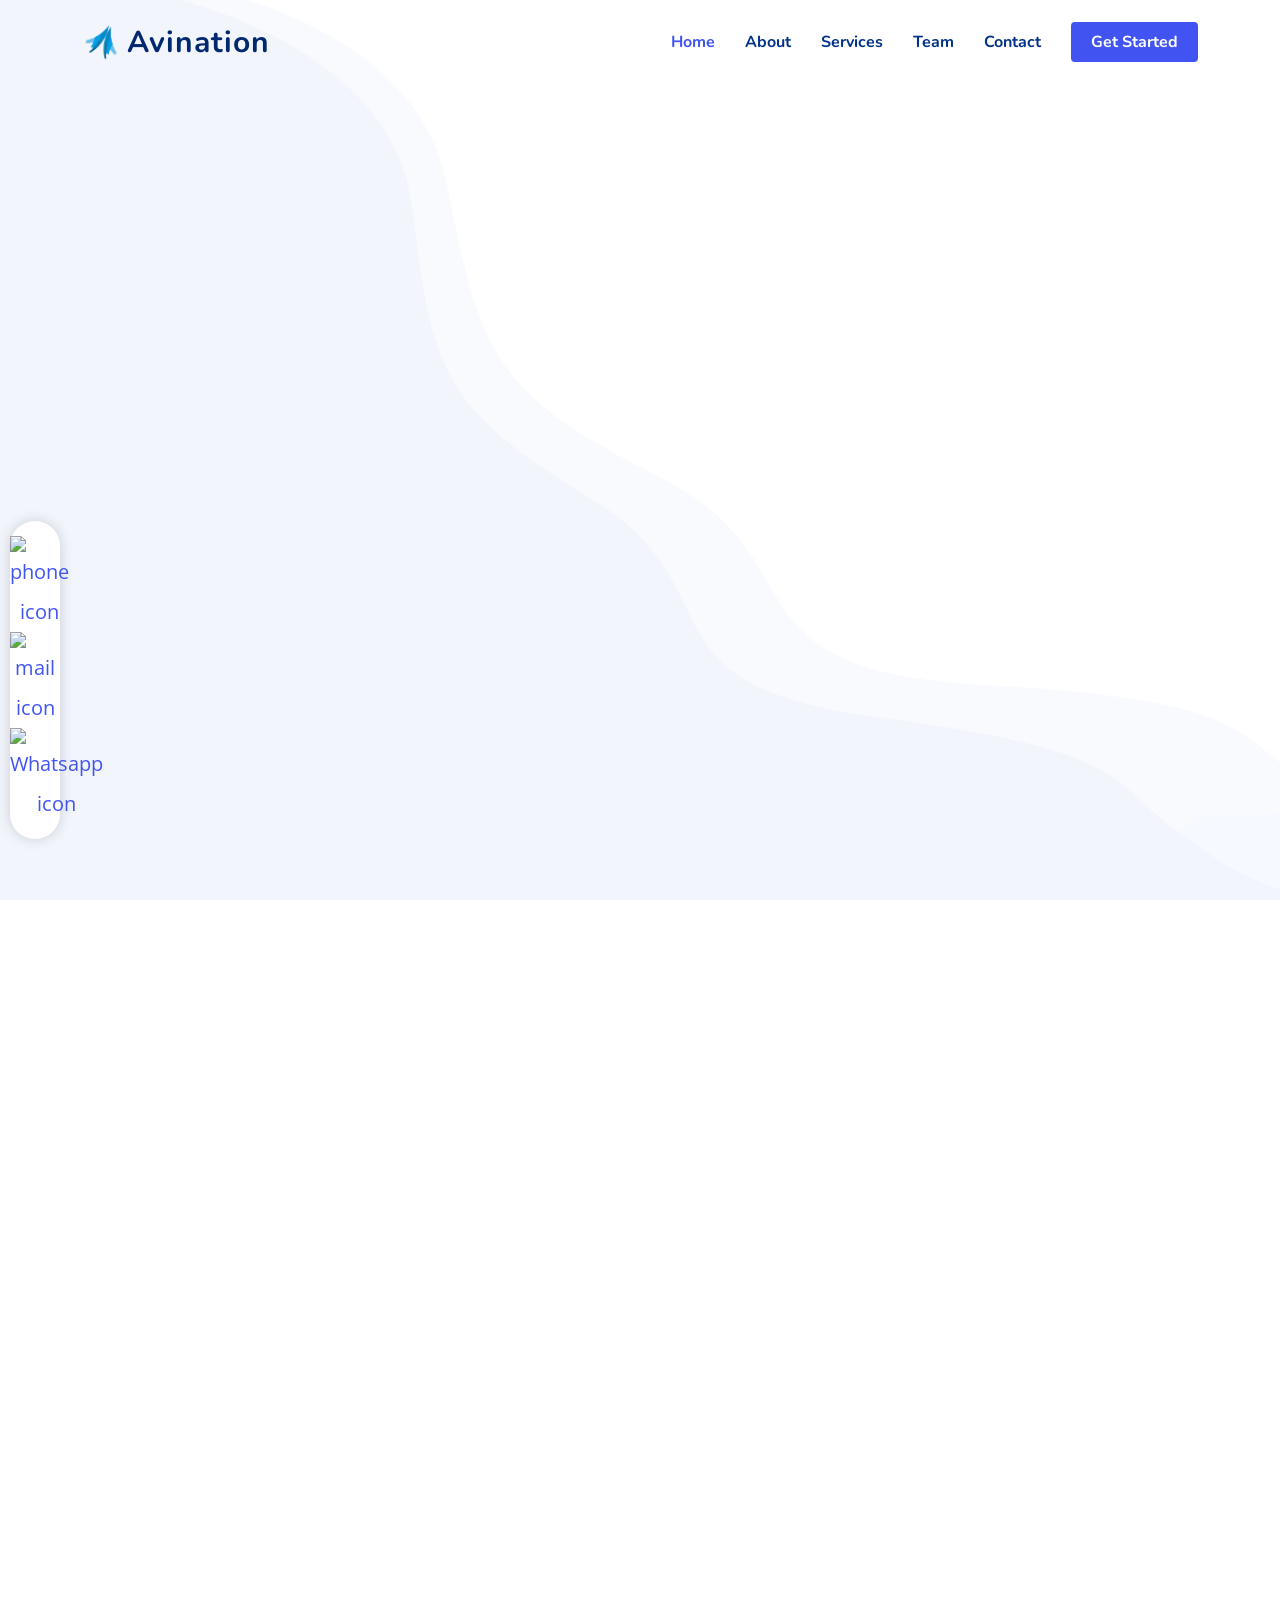
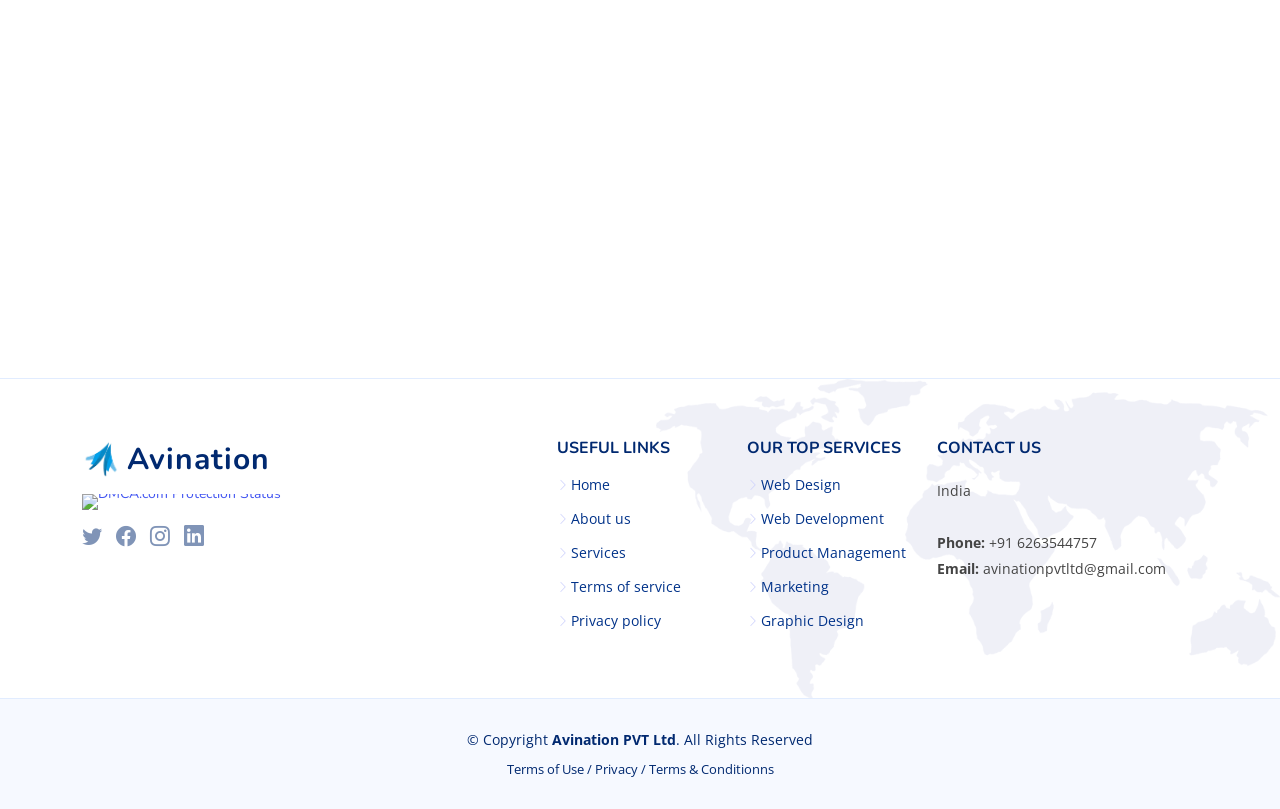
==== commit 1828a349: "f" ====
--- a/index.html
+++ b/index.html
@@ -1134,17 +1134,17 @@
       </div>
 
     </section> <!--End Recent Blog Posts Section -->
-    <!---Contect-->
-	<ul class="support-list">
-		<li><a href="tel:06263544757"><img src="https://img.icons8.com/nolan/64/phone-disconnected.png" alt="phone icon"/></a></li>
-		<li><a href="mailto:avinationpvtltd@gmail.com"><img src="https://img.icons8.com/nolan/96/new-post.png" alt="mail icon"/></a></li>
-		<li><a href="https://wa.me/916263544757/?text=Hello Shreejiarts" target="_blank"><img src="https://img.icons8.com/color/96/000000/whatsapp--v6.png" alt="Whatsapp icon"/></a></li>
-	</ul>
+    
 
     <!-- ======= Contact Section ======= -->
 
     <section id="contact" class="contact">
-
+      <!---Contect-->
+	    <ul class="support-list">
+		     <li><a href="tel:06263544757"><img src="https://img.icons8.com/nolan/64/phone-disconnected.png" alt="phone icon"/></a></li>
+		     <li><a href="mailto:avinationpvtltd@gmail.com"><img src="https://img.icons8.com/nolan/96/new-post.png" alt="mail icon"/></a></li>
+		     <li><a href="https://wa.me/916263544757/?text=Hello Shreejiarts" target="_blank"><img src="https://img.icons8.com/color/96/000000/whatsapp--v6.png" alt="Whatsapp icon"/></a></li>
+	      </ul>
       <div class="container" data-aos="fade-up">
 
         <header class="section-header">
@@ -1308,9 +1308,7 @@
       </div>
     </div>
   </footer><!-- End Footer -->
-  
-  <button class="ofline-chat bi bi-chat-fill fa-5x"></button>
-  <a href="#" class="back-to-top d-flex align-items-center justify-content-center"><i class="bi bi-arrow-up-short"></i></a>
+
   
   <!-- Vendor JS Files -->
   <script src="assets/vendor/bootstrap/js/bootstrap.bundle.js"></script>
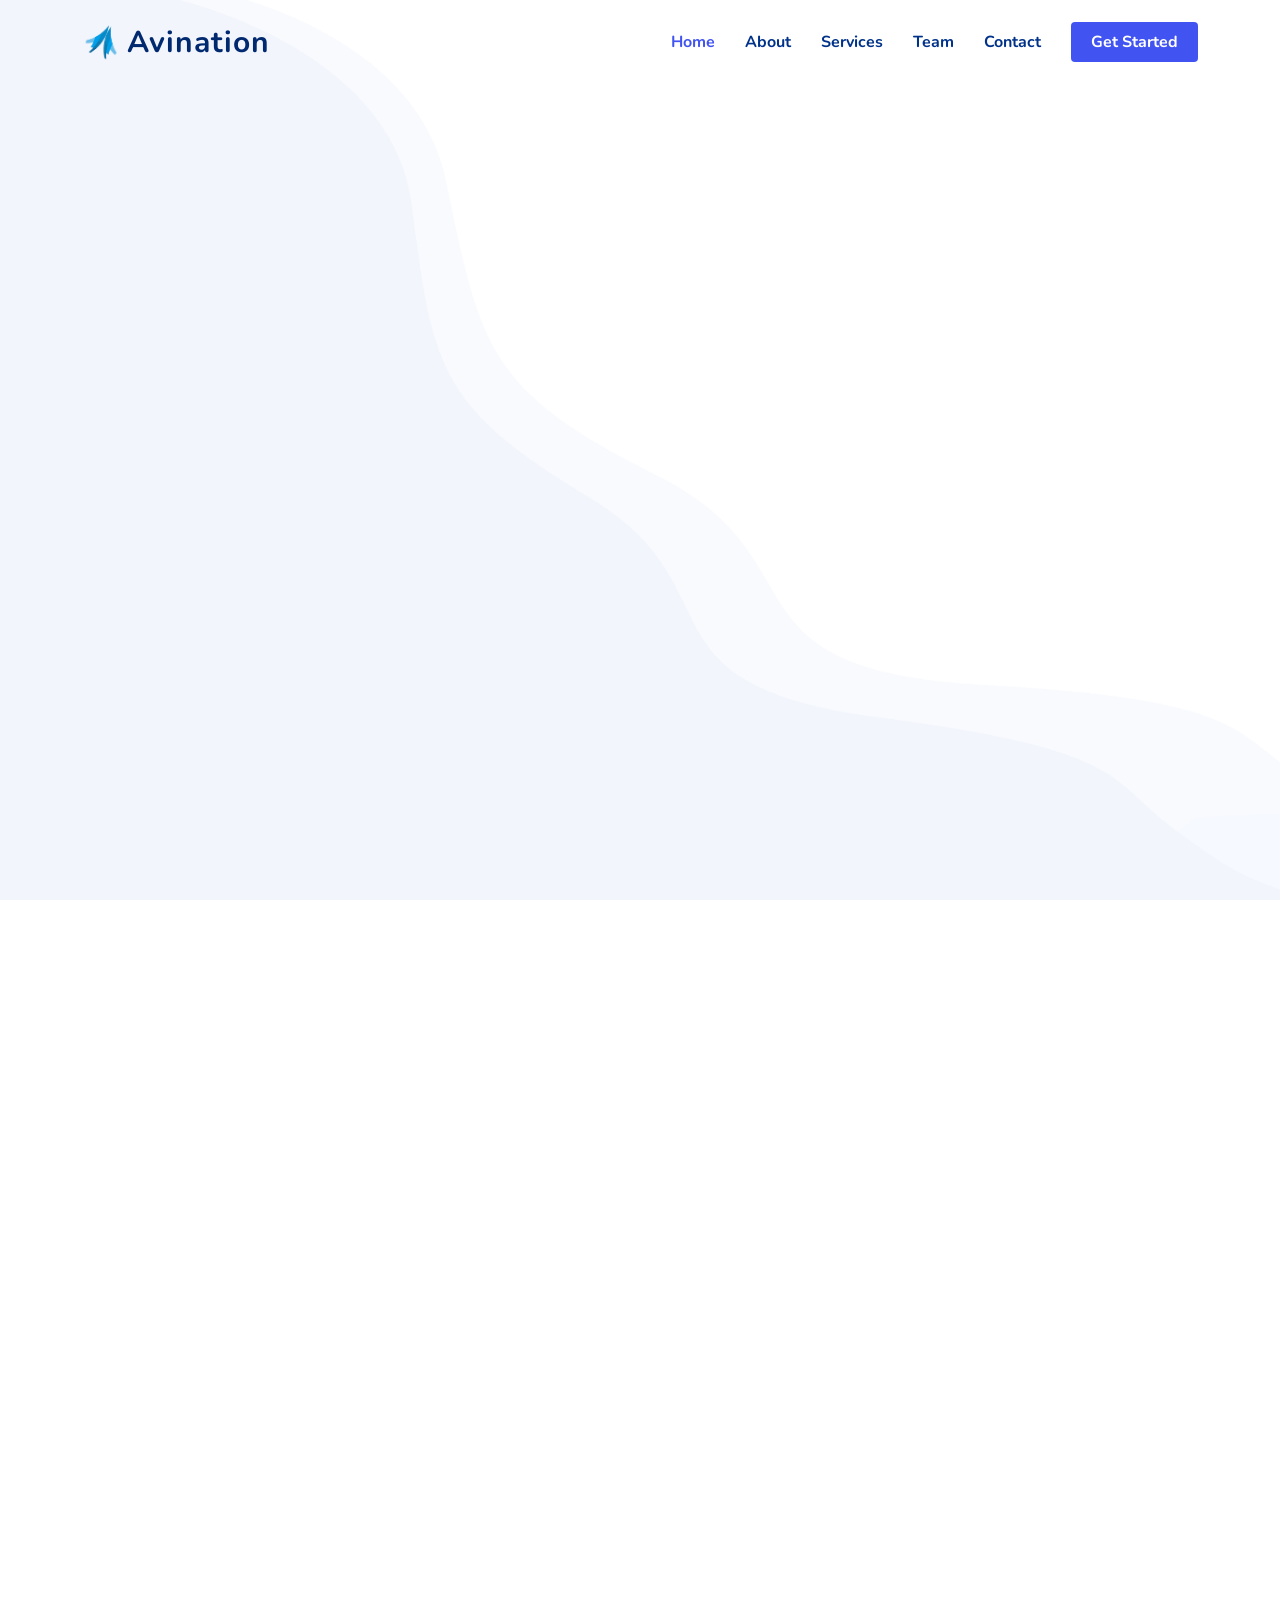
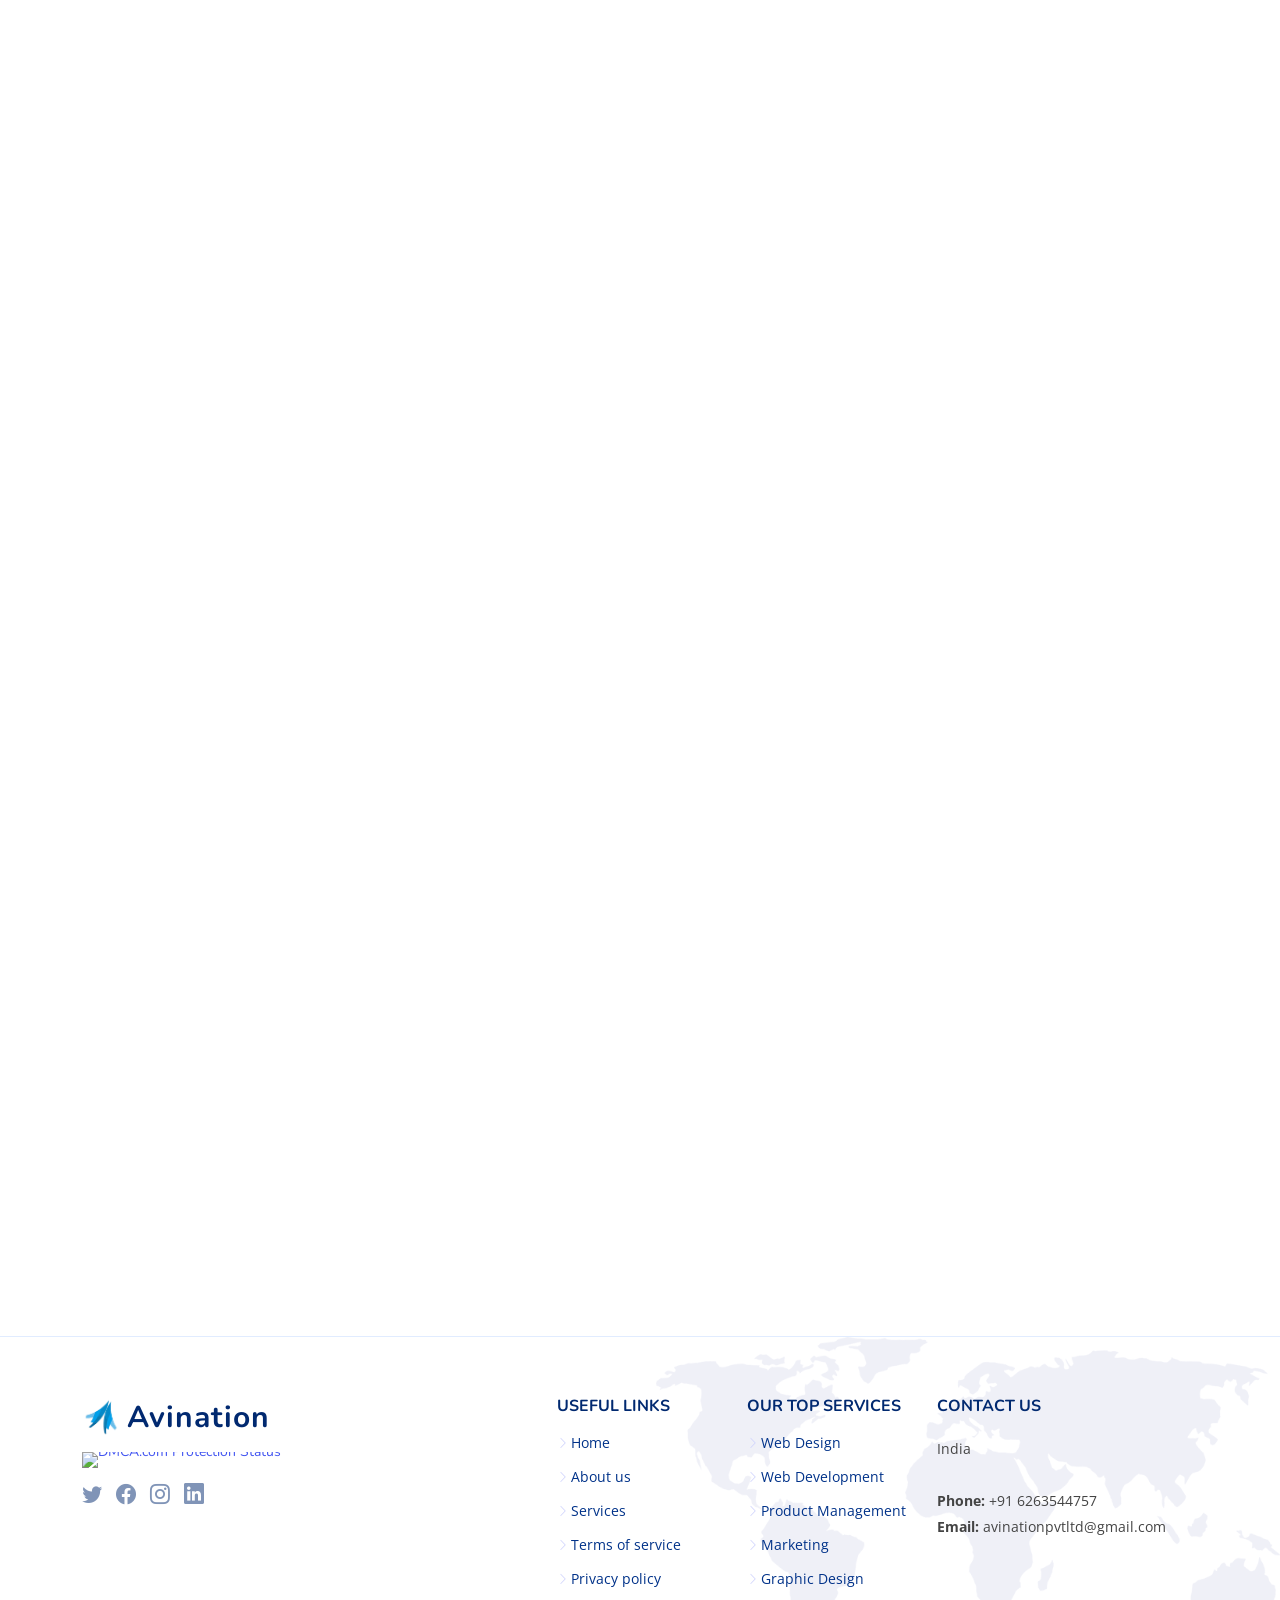
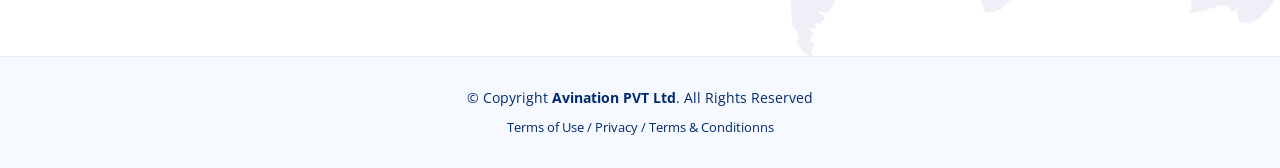
==== commit a6618325: "Update index.html" ====
--- a/index.html
+++ b/index.html
@@ -8,7 +8,6 @@
   <meta name="author" content="Avintion"/>
   <meta name="copyringht" content="Avination is a registered trademark of Avination."/>
   <meta name="robots" content="index,follow"/>
-  <meta name="robots" content="noindex,nofollow"/>
   <meta property="og:title" content="Avination"/>
   <meta property="og:type" content="Techonlogies.Services"/>
   <meta property="og:url" content="avination.in/index.html"/>
@@ -1136,10 +1135,10 @@
     </section> <!--End Recent Blog Posts Section -->
     
 
-    <!-- ======= Contact Section ======= -->
+    <!-- ======= Contact Section ======= -
 
     <section id="contact" class="contact">
-      <!---Contect-->
+      <!---Contect-
 	    <ul class="support-list">
 		     <li><a href="tel:06263544757"><img src="https://img.icons8.com/nolan/64/phone-disconnected.png" alt="phone icon"/></a></li>
 		     <li><a href="mailto:avinationpvtltd@gmail.com"><img src="https://img.icons8.com/nolan/96/new-post.png" alt="mail icon"/></a></li>
@@ -1226,7 +1225,7 @@
 
       </div>
 
-    </section><!-- End Contact Section -->
+    </section>-- End Contact Section -->
 
   </main><!-- End #main -->
   <script data-cfasync="false" type="text/javascript" src="https://cdn.rawgit.com/dwyl/html-form-send-email-via-google-script-without-server/master/form-submission-handler.js"></script>
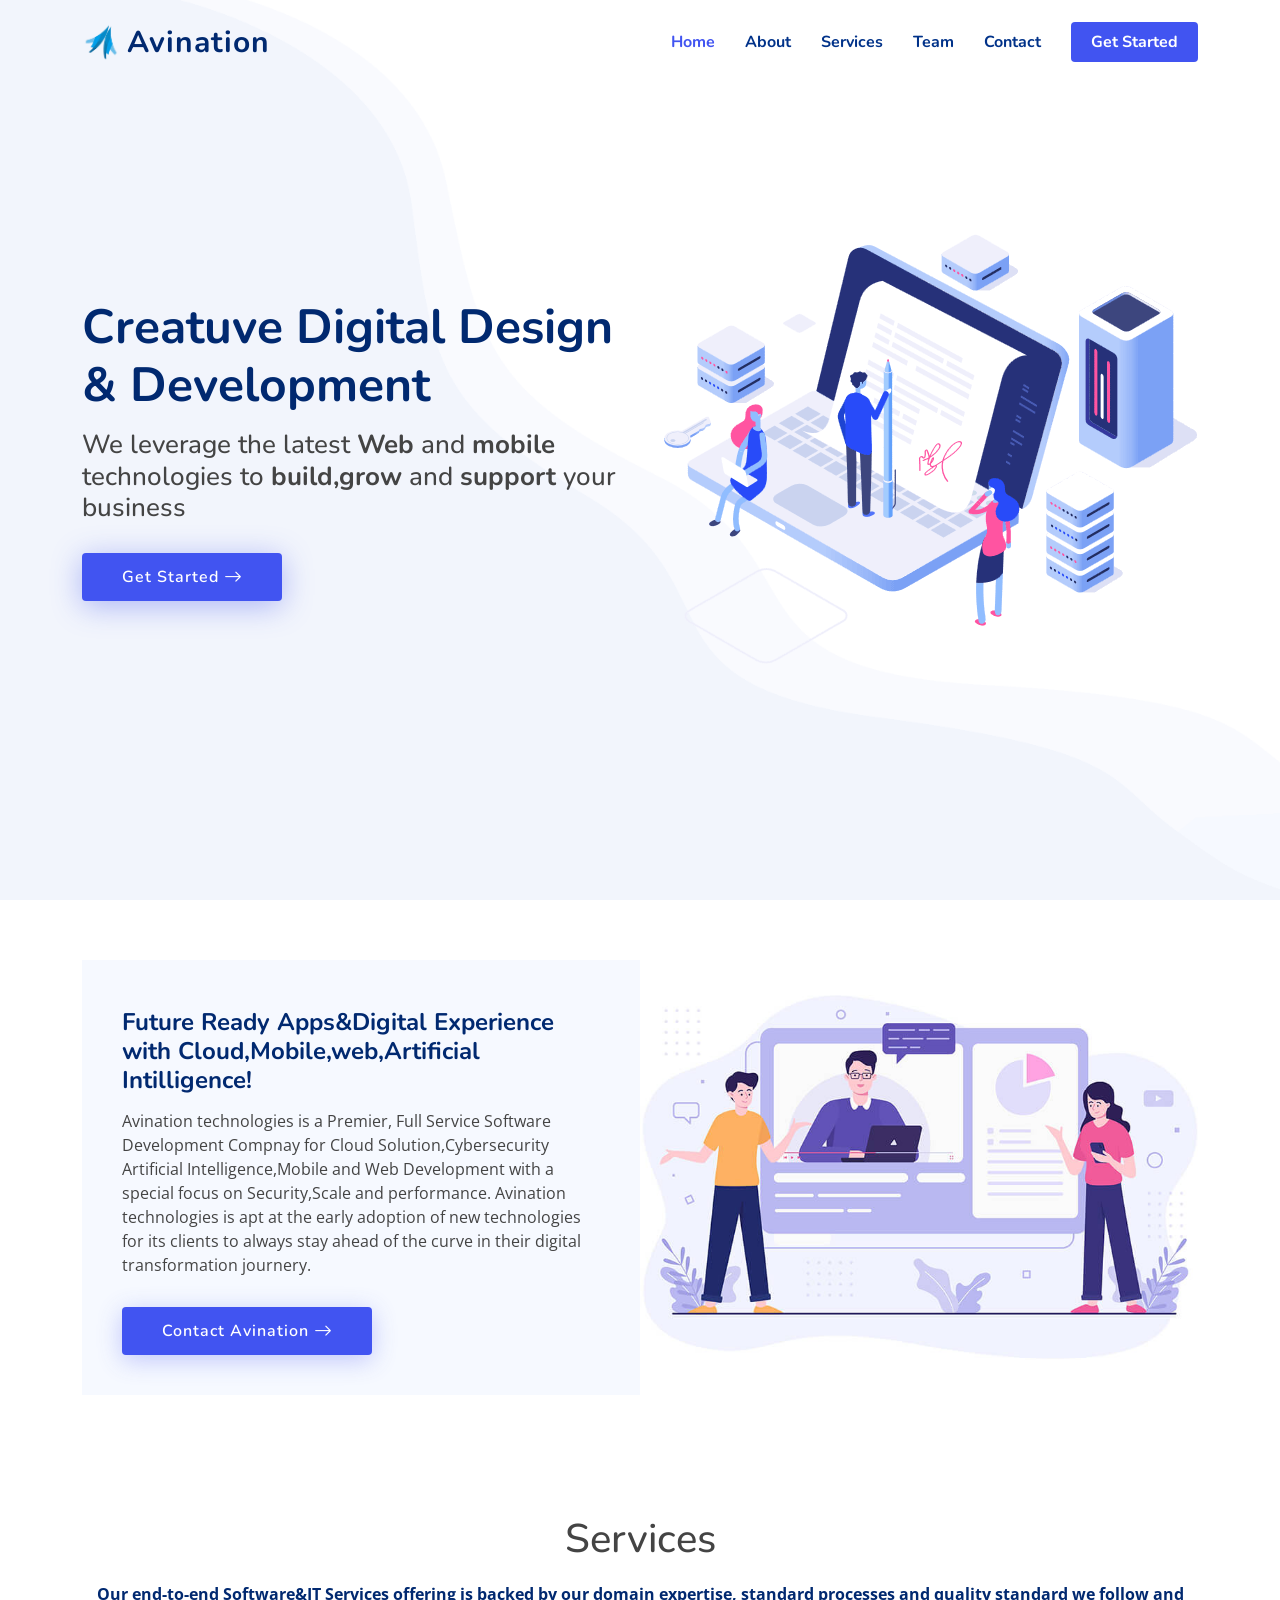
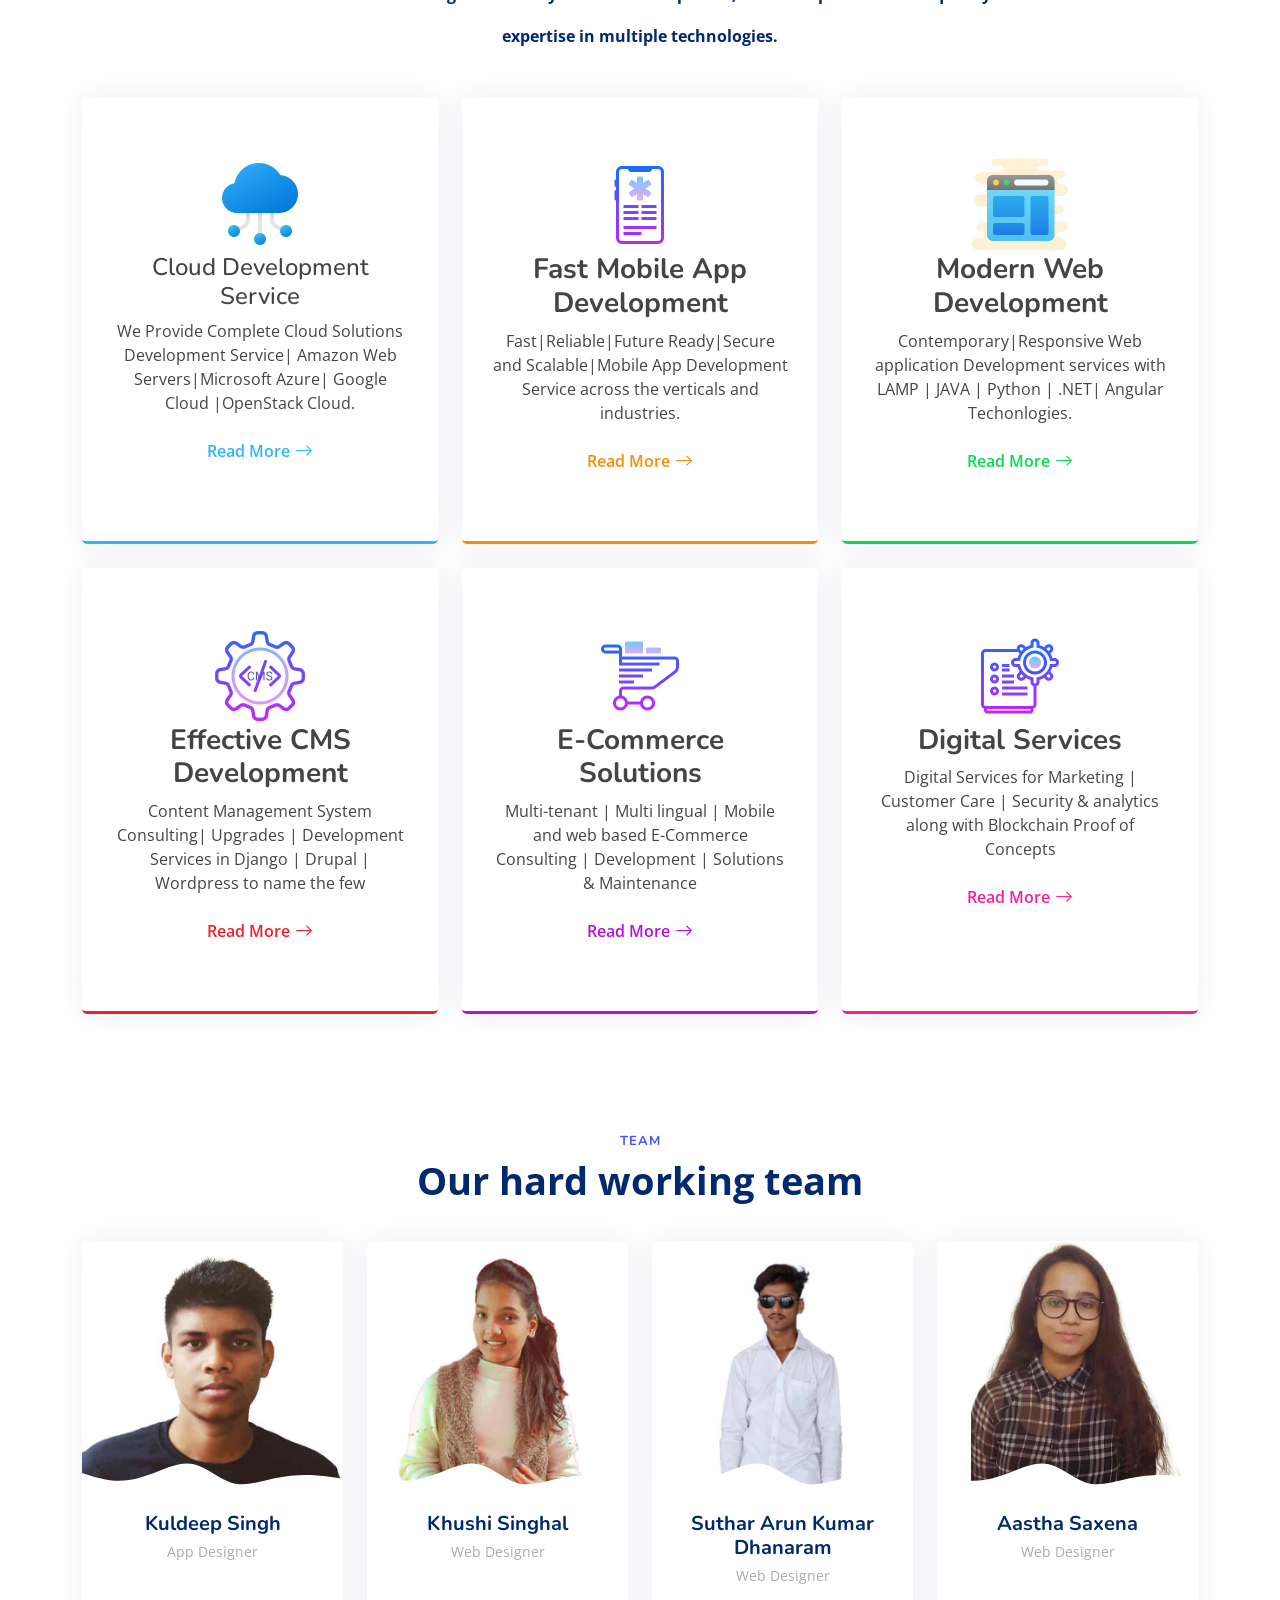
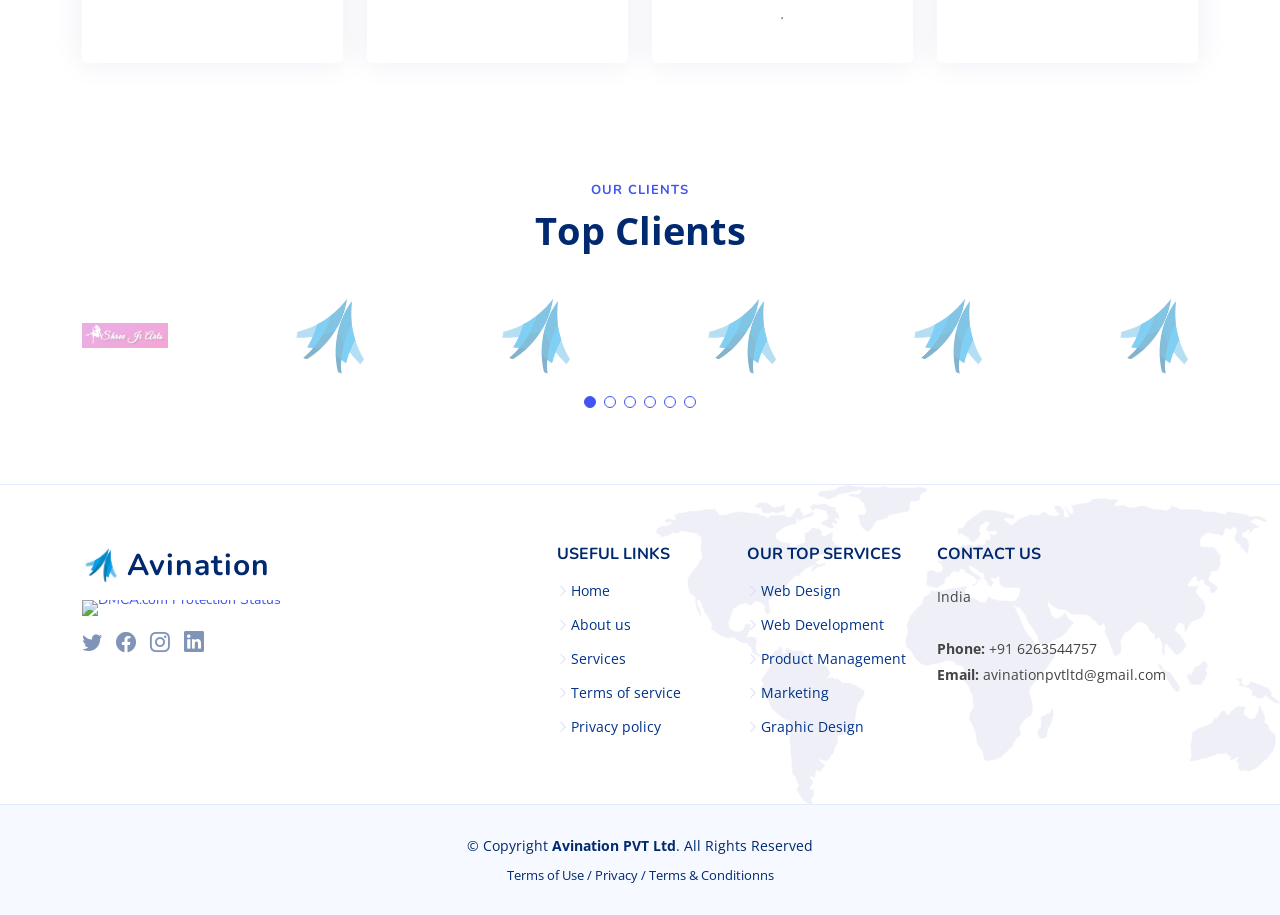
==== commit 83097514: "Error solve or Add commetns" ====
--- a/index.html
+++ b/index.html
@@ -60,27 +60,9 @@
           <li><a class="nav-link scrollto active" href="#hero">Home</a></li>
           <li><a class="nav-link scrollto" href="#about">About</a></li>
           <li><a class="nav-link scrollto" href="#services">Services</a></li>
-          <!--<li><a class="nav-link scrollto" href="#portfolio">Portfolio</a></li> -->
+         
           <li><a class="nav-link scrollto" href="#team">Team</a></li>
-         <!-- <li><a href="blog.html">Blog</a></li>--
-			
-          <li class="dropdown"><a href="#"><span>Drop Down</span> <i class="bi bi-chevron-down"></i></a>
-            <ul>
-              <li><a href="#">Drop Down 1</a></li>
-              <li class="dropdown"><a href="#"><span>Deep Drop Down</span> <i class="bi bi-chevron-right"></i></a>
-                <ul>
-                  <li><a href="#">Deep Drop Down 1</a></li>
-                  <li><a href="#">Deep Drop Down 2</a></li>
-                  <li><a href="#">Deep Drop Down 3</a></li>
-                  <li><a href="#">Deep Drop Down 4</a></li>
-                  <li><a href="#">Deep Drop Down 5</a></li>
-                </ul>
-              </li>
-              <li><a href="#">Drop Down 2</a></li>
-              <li><a href="#">Drop Down 3</a></li>
-              <li><a href="#">Drop Down 4</a></li>
-            </ul>
-          </li> -->
+         
           <li><a class="nav-link scrollto" href="#contact">Contact</a></li>
           <li><a class="getstarted scrollto" href="#about">Get Started</a></li>
         </ul>
@@ -149,309 +131,6 @@
 
     </section><!-- End About Section -->
 
-    <!-- ======= Values Section ======= --
-    <section id="values" class="values">
-
-      <div class="container" data-aos="fade-up">
-
-        <header class="section-header">
-          <h2>Our Values</h2>
-          <p>Odit est perspiciatis laborum et dicta</p>
-        </header>
-
-        <div class="row">
-
-          <div class="col-lg-4">
-            <div class="box" data-aos="fade-up" data-aos-delay="200">
-              <img src="assets/img/values-1.png" class="img-fluid" alt="">
-              <h3>Ad cupiditate sed est odio</h3>
-              <p>Eum ad dolor et. Autem aut fugiat debitis voluptatem consequuntur sit. Et veritatis id.</p>
-            </div>
-          </div>
-
-          <div class="col-lg-4 mt-4 mt-lg-0">
-            <div class="box" data-aos="fade-up" data-aos-delay="400">
-              <img src="assets/img/values-2.png" class="img-fluid" alt="">
-              <h3>Voluptatem voluptatum alias</h3>
-              <p>Repudiandae amet nihil natus in distinctio suscipit id. Doloremque ducimus ea sit non.</p>
-            </div>
-          </div>
-
-          <div class="col-lg-4 mt-4 mt-lg-0">
-            <div class="box" data-aos="fade-up" data-aos-delay="600">
-              <img src="assets/img/values-3.png" class="img-fluid" alt="">
-              <h3>Fugit cupiditate alias nobis.</h3>
-              <p>Quam rem vitae est autem molestias explicabo debitis sint. Vero aliquid quidem commodi.</p>
-            </div>
-          </div>
-
-        </div>
-
-      </div>
-
-    </section><!-- End Values Section -->
-
-    <!-- ======= Counts Section ======= -
-    <section id="counts" class="counts">
-      <div class="container" data-aos="fade-up">
-
-        <div class="row gy-4">
-
-          <div class="col-lg-3 col-md-6">
-            <div class="count-box">
-              <i class="bi bi-emoji-smile"></i>
-              <div>
-                <span data-purecounter-start="0" data-purecounter-end="232" data-purecounter-duration="1" class="purecounter"></span>
-                <p>Happy Clients</p>
-              </div>
-            </div>
-          </div>
-
-          <div class="col-lg-3 col-md-6">
-            <div class="count-box">
-              <i class="bi bi-journal-richtext" style="color: #ee6c20;"></i>
-              <div>
-                <span data-purecounter-start="0" data-purecounter-end="521" data-purecounter-duration="1" class="purecounter"></span>
-                <p>Projects</p>
-              </div>
-            </div>
-          </div>
-
-          <div class="col-lg-3 col-md-6">
-            <div class="count-box">
-              <i class="bi bi-headset" style="color: #15be56;"></i>
-              <div>
-                <span data-purecounter-start="0" data-purecounter-end="1463" data-purecounter-duration="1" class="purecounter"></span>
-                <p>Hours Of Support</p>
-              </div>
-            </div>
-          </div>
-
-          <div class="col-lg-3 col-md-6">
-            <div class="count-box">
-              <i class="bi bi-people" style="color: #bb0852;"></i>
-              <div>
-                <span data-purecounter-start="0" data-purecounter-end="15" data-purecounter-duration="1" class="purecounter"></span>
-                <p>Hard Workers</p>
-              </div>
-            </div>
-          </div>
-
-        </div>
-
-      </div>
-    </section><!-- End Counts Section -->
-
-    <!-- ======= Features Section ======= -
-    <section id="features" class="features">
-
-      <div class="container" data-aos="fade-up">
-
-        <header class="section-header">
-          <h2>Features</h2>
-          <p>Laboriosam et omnis fuga quis dolor direda fara</p>
-        </header>
-
-        <div class="row">
-
-          <div class="col-lg-6">
-            <img src="assets/img/features.png" class="img-fluid" alt="">
-          </div>
-
-          <div class="col-lg-6 mt-5 mt-lg-0 d-flex">
-            <div class="row align-self-center gy-4">
-
-              <div class="col-md-6" data-aos="zoom-out" data-aos-delay="200">
-                <div class="feature-box d-flex align-items-center">
-                  <i class="bi bi-check"></i>
-                  <h3>Eos aspernatur rem</h3>
-                </div>
-              </div>
-
-              <div class="col-md-6" data-aos="zoom-out" data-aos-delay="300">
-                <div class="feature-box d-flex align-items-center">
-                  <i class="bi bi-check"></i>
-                  <h3>Facilis neque ipsa</h3>
-                </div>
-              </div>
-
-              <div class="col-md-6" data-aos="zoom-out" data-aos-delay="400">
-                <div class="feature-box d-flex align-items-center">
-                  <i class="bi bi-check"></i>
-                  <h3>Volup amet voluptas</h3>
-                </div>
-              </div>
-
-              <div class="col-md-6" data-aos="zoom-out" data-aos-delay="500">
-                <div class="feature-box d-flex align-items-center">
-                  <i class="bi bi-check"></i>
-                  <h3>Rerum omnis sint</h3>
-                </div>
-              </div>
-
-              <div class="col-md-6" data-aos="zoom-out" data-aos-delay="600">
-                <div class="feature-box d-flex align-items-center">
-                  <i class="bi bi-check"></i>
-                  <h3>Alias possimus</h3>
-                </div>
-              </div>
-
-              <div class="col-md-6" data-aos="zoom-out" data-aos-delay="700">
-                <div class="feature-box d-flex align-items-center">
-                  <i class="bi bi-check"></i>
-                  <h3>Repellendus mollitia</h3>
-                </div>
-              </div>
-
-            </div>
-          </div>
-
-        </div> <!-- / row -->
-
-        <!-- Feature Tabs --
-        <div class="row feture-tabs" data-aos="fade-up">
-          <div class="col-lg-6">
-            <h3>Neque officiis dolore maiores et exercitationem quae est seda lidera pat claero</h3>
-
-            <ul class="nav nav-pills mb-3">
-              <li>
-                <a class="nav-link active" data-bs-toggle="pill" href="#tab1">Saepe fuga</a>
-              </li>
-              <li>
-                <a class="nav-link" data-bs-toggle="pill" href="#tab2">Voluptates</a>
-              </li>
-              <li>
-                <a class="nav-link" data-bs-toggle="pill" href="#tab3">Corrupti</a>
-              </li>
-            </ul><!-- End Tabs -->
-
-            <!-- Tab Content --
-            <div class="tab-content">
-
-              <div class="tab-pane fade show active" id="tab1">
-                <p>Consequuntur inventore voluptates consequatur aut vel et. Eos doloribus expedita. Sapiente atque consequatur minima nihil quae aspernatur quo suscipit voluptatem.</p>
-                <div class="d-flex align-items-center mb-2">
-                  <i class="bi bi-check2"></i>
-                  <h4>Repudiandae rerum velit modi et officia quasi facilis</h4>
-                </div>
-                <p>Laborum omnis voluptates voluptas qui sit aliquam blanditiis. Sapiente minima commodi dolorum non eveniet magni quaerat nemo et.</p>
-                <div class="d-flex align-items-center mb-2">
-                  <i class="bi bi-check2"></i>
-                  <h4>Incidunt non veritatis illum ea ut nisi</h4>
-                </div>
-                <p>Non quod totam minus repellendus autem sint velit. Rerum debitis facere soluta tenetur. Iure molestiae assumenda sunt qui inventore eligendi voluptates nisi at. Dolorem quo tempora. Quia et perferendis.</p>
-              </div><!-- End Tab 1 Content --
-
-              <div class="tab-pane fade show" id="tab2">
-                <p>Consequuntur inventore voluptates consequatur aut vel et. Eos doloribus expedita. Sapiente atque consequatur minima nihil quae aspernatur quo suscipit voluptatem.</p>
-                <div class="d-flex align-items-center mb-2">
-                  <i class="bi bi-check2"></i>
-                  <h4>Repudiandae rerum velit modi et officia quasi facilis</h4>
-                </div>
-                <p>Laborum omnis voluptates voluptas qui sit aliquam blanditiis. Sapiente minima commodi dolorum non eveniet magni quaerat nemo et.</p>
-                <div class="d-flex align-items-center mb-2">
-                  <i class="bi bi-check2"></i>
-                  <h4>Incidunt non veritatis illum ea ut nisi</h4>
-                </div>
-                <p>Non quod totam minus repellendus autem sint velit. Rerum debitis facere soluta tenetur. Iure molestiae assumenda sunt qui inventore eligendi voluptates nisi at. Dolorem quo tempora. Quia et perferendis.</p>
-              </div><!-- End Tab 2 Content --
-
-              <div class="tab-pane fade show" id="tab3">
-                <p>Consequuntur inventore voluptates consequatur aut vel et. Eos doloribus expedita. Sapiente atque consequatur minima nihil quae aspernatur quo suscipit voluptatem.</p>
-                <div class="d-flex align-items-center mb-2">
-                  <i class="bi bi-check2"></i>
-                  <h4>Repudiandae rerum velit modi et officia quasi facilis</h4>
-                </div>
-                <p>Laborum omnis voluptates voluptas qui sit aliquam blanditiis. Sapiente minima commodi dolorum non eveniet magni quaerat nemo et.</p>
-                <div class="d-flex align-items-center mb-2">
-                  <i class="bi bi-check2"></i>
-                  <h4>Incidunt non veritatis illum ea ut nisi</h4>
-                </div>
-                <p>Non quod totam minus repellendus autem sint velit. Rerum debitis facere soluta tenetur. Iure molestiae assumenda sunt qui inventore eligendi voluptates nisi at. Dolorem quo tempora. Quia et perferendis.</p>
-              </div><!-- End Tab 3 Content --
-
-            </div>
-
-          </div>
-
-          <div class="col-lg-6">
-            <img src="assets/img/features-2.png" class="img-fluid" alt="">
-          </div>
-
-        </div><!-- End Feature Tabs -->
-
-        <!-- Feature Icons --
-        <div class="row feature-icons" data-aos="fade-up">
-          <h3>Ratione mollitia eos ab laudantium rerum beatae quo</h3>
-
-          <div class="row">
-
-            <div class="col-xl-4 text-center" data-aos="fade-right" data-aos-delay="100">
-              <img src="assets/img/features-3.png" class="img-fluid p-4" alt="">
-            </div>
-
-            <div class="col-xl-8 d-flex content">
-              <div class="row align-self-center gy-4">
-
-                <div class="col-md-6 icon-box" data-aos="fade-up">
-                  <i class="ri-line-chart-line"></i>
-                  <div>
-                    <h4>Corporis voluptates sit</h4>
-                    <p>Consequuntur sunt aut quasi enim aliquam quae harum pariatur laboris nisi ut aliquip</p>
-                  </div>
-                </div>
-
-                <div class="col-md-6 icon-box" data-aos="fade-up" data-aos-delay="100">
-                  <i class="ri-stack-line"></i>
-                  <div>
-                    <h4>Ullamco laboris nisi</h4>
-                    <p>Excepteur sint occaecat cupidatat non proident, sunt in culpa qui officia deserunt</p>
-                  </div>
-                </div>
-
-                <div class="col-md-6 icon-box" data-aos="fade-up" data-aos-delay="200">
-                  <i class="ri-brush-4-line"></i>
-                  <div>
-                    <h4>Labore consequatur</h4>
-                    <p>Aut suscipit aut cum nemo deleniti aut omnis. Doloribus ut maiores omnis facere</p>
-                  </div>
-                </div>
-
-                <div class="col-md-6 icon-box" data-aos="fade-up" data-aos-delay="300">
-                  <i class="ri-magic-line"></i>
-                  <div>
-                    <h4>Beatae veritatis</h4>
-                    <p>Expedita veritatis consequuntur nihil tempore laudantium vitae denat pacta</p>
-                  </div>
-                </div>
-
-                <div class="col-md-6 icon-box" data-aos="fade-up" data-aos-delay="400">
-                  <i class="ri-command-line"></i>
-                  <div>
-                    <h4>Molestiae dolor</h4>
-                    <p>Et fuga et deserunt et enim. Dolorem architecto ratione tensa raptor marte</p>
-                  </div>
-                </div>
-
-                <div class="col-md-6 icon-box" data-aos="fade-up" data-aos-delay="500">
-                  <i class="ri-radar-line"></i>
-                  <div>
-                    <h4>Explicabo consectetur</h4>
-                    <p>Est autem dicta beatae suscipit. Sint veritatis et sit quasi ab aut inventore</p>
-                  </div>
-                </div>
-
-              </div>
-            </div>
-
-          </div>
-
-        </div><!-- End Feature Icons --
-
-      </div>
-
-    </section><!-- End Features Section -->
-
     <!-- ======= Services Section ======= -->
     <section id="services" class="services">
 
@@ -523,454 +202,6 @@
       </div>
     </section>
     <!-- End Services Section -->
-
-    <!-- ======= Pricing Section ======= --
-    <section id="pricing" class="pricing">
-
-      <div class="container" data-aos="fade-up">
-
-        <header class="section-header">
-          <h2>Pricing</h2>
-          <p>Check our Pricing</p>
-        </header>
-
-        <div class="row gy-4" data-aos="fade-left">
-
-          <div class="col-lg-3 col-md-6" data-aos="zoom-in" data-aos-delay="100">
-            <div class="box">
-              <h3 style="color: #07d5c0;">Free Plan</h3>
-              <div class="price"><sup>$</sup>0<span> / mo</span></div>
-              <img src="assets/img/pricing-free.png" class="img-fluid" alt="">
-              <ul>
-                <li>Aida dere</li>
-                <li>Nec feugiat nisl</li>
-                <li>Nulla at volutpat dola</li>
-                <li class="na">Pharetra massa</li>
-                <li class="na">Massa ultricies mi</li>
-              </ul>
-              <a href="#" class="btn-buy">Buy Now</a>
-            </div>
-          </div>
-
-          <div class="col-lg-3 col-md-6" data-aos="zoom-in" data-aos-delay="200">
-            <div class="box">
-              <span class="featured">Featured</span>
-              <h3 style="color: #65c600;">Starter Plan</h3>
-              <div class="price"><sup>$</sup>19<span> / mo</span></div>
-              <img src="assets/img/pricing-starter.png" class="img-fluid" alt="">
-              <ul>
-                <li>Aida dere</li>
-                <li>Nec feugiat nisl</li>
-                <li>Nulla at volutpat dola</li>
-                <li>Pharetra massa</li>
-                <li class="na">Massa ultricies mi</li>
-              </ul>
-              <a href="#" class="btn-buy">Buy Now</a>
-            </div>
-          </div>
-
-          <div class="col-lg-3 col-md-6" data-aos="zoom-in" data-aos-delay="300">
-            <div class="box">
-              <h3 style="color: #ff901c;">Business Plan</h3>
-              <div class="price"><sup>$</sup>29<span> / mo</span></div>
-              <img src="assets/img/pricing-business.png" class="img-fluid" alt="">
-              <ul>
-                <li>Aida dere</li>
-                <li>Nec feugiat nisl</li>
-                <li>Nulla at volutpat dola</li>
-                <li>Pharetra massa</li>
-                <li>Massa ultricies mi</li>
-              </ul>
-              <a href="#" class="btn-buy">Buy Now</a>
-            </div>
-          </div>
-
-          <div class="col-lg-3 col-md-6" data-aos="zoom-in" data-aos-delay="400">
-            <div class="box">
-              <h3 style="color: #ff0071;">Ultimate Plan</h3>
-              <div class="price"><sup>$</sup>49<span> / mo</span></div>
-              <img src="assets/img/pricing-ultimate.png" class="img-fluid" alt="">
-              <ul>
-                <li>Aida dere</li>
-                <li>Nec feugiat nisl</li>
-                <li>Nulla at volutpat dola</li>
-                <li>Pharetra massa</li>
-                <li>Massa ultricies mi</li>
-              </ul>
-              <a href="#" class="btn-buy">Buy Now</a>
-            </div>
-          </div>
-
-        </div>
-
-      </div>
-
-    </section><!-- End Pricing Section -->
-
-    <!-- ======= F.A.Q Section ======= --
-    <section id="faq" class="faq">
-
-      <div class="container" data-aos="fade-up">
-
-        <header class="section-header">
-          <h2>F.A.Q</h2>
-          <p>Frequently Asked Questions</p>
-        </header>
-
-        <div class="row">
-          <div class="col-lg-6">
-            <!-- F.A.Q List 1--
-            <div class="accordion accordion-flush" id="faqlist1">
-              <div class="accordion-item">
-                <h2 class="accordion-header">
-                  <button class="accordion-button collapsed" type="button" data-bs-toggle="collapse" data-bs-target="#faq-content-1">
-                    Non consectetur a erat nam at lectus urna duis?
-                  </button>
-                </h2>
-                <div id="faq-content-1" class="accordion-collapse collapse" data-bs-parent="#faqlist1">
-                  <div class="accordion-body">
-                    Feugiat pretium nibh ipsum consequat. Tempus iaculis urna id volutpat lacus laoreet non curabitur gravida. Venenatis lectus magna fringilla urna porttitor rhoncus dolor purus non.
-                  </div>
-                </div>
-              </div>
-
-              <div class="accordion-item">
-                <h2 class="accordion-header">
-                  <button class="accordion-button collapsed" type="button" data-bs-toggle="collapse" data-bs-target="#faq-content-2">
-                    Feugiat scelerisque varius morbi enim nunc faucibus a pellentesque?
-                  </button>
-                </h2>
-                <div id="faq-content-2" class="accordion-collapse collapse" data-bs-parent="#faqlist1">
-                  <div class="accordion-body">
-                    Dolor sit amet consectetur adipiscing elit pellentesque habitant morbi. Id interdum velit laoreet id donec ultrices. Fringilla phasellus faucibus scelerisque eleifend donec pretium. Est pellentesque elit ullamcorper dignissim. Mauris ultrices eros in cursus turpis massa tincidunt dui.
-                  </div>
-                </div>
-              </div>
-
-              <div class="accordion-item">
-                <h2 class="accordion-header">
-                  <button class="accordion-button collapsed" type="button" data-bs-toggle="collapse" data-bs-target="#faq-content-3">
-                    Dolor sit amet consectetur adipiscing elit pellentesque habitant morbi?
-                  </button>
-                </h2>
-                <div id="faq-content-3" class="accordion-collapse collapse" data-bs-parent="#faqlist1">
-                  <div class="accordion-body">
-                    Eleifend mi in nulla posuere sollicitudin aliquam ultrices sagittis orci. Faucibus pulvinar elementum integer enim. Sem nulla pharetra diam sit amet nisl suscipit. Rutrum tellus pellentesque eu tincidunt. Lectus urna duis convallis convallis tellus. Urna molestie at elementum eu facilisis sed odio morbi quis
-                  </div>
-                </div>
-              </div>
-
-            </div>
-          </div>
-
-          <div class="col-lg-6">
-
-            <!-- F.A.Q List 2--
-            <div class="accordion accordion-flush" id="faqlist2">
-
-              <div class="accordion-item">
-                <h2 class="accordion-header">
-                  <button class="accordion-button collapsed" type="button" data-bs-toggle="collapse" data-bs-target="#faq2-content-1">
-                    Ac odio tempor orci dapibus. Aliquam eleifend mi in nulla?
-                  </button>
-                </h2>
-                <div id="faq2-content-1" class="accordion-collapse collapse" data-bs-parent="#faqlist2">
-                  <div class="accordion-body">
-                    Dolor sit amet consectetur adipiscing elit pellentesque habitant morbi. Id interdum velit laoreet id donec ultrices. Fringilla phasellus faucibus scelerisque eleifend donec pretium. Est pellentesque elit ullamcorper dignissim. Mauris ultrices eros in cursus turpis massa tincidunt dui.
-                  </div>
-                </div>
-              </div>
-
-              <div class="accordion-item">
-                <h2 class="accordion-header">
-                  <button class="accordion-button collapsed" type="button" data-bs-toggle="collapse" data-bs-target="#faq2-content-2">
-                    Tempus quam pellentesque nec nam aliquam sem et tortor consequat?
-                  </button>
-                </h2>
-                <div id="faq2-content-2" class="accordion-collapse collapse" data-bs-parent="#faqlist2">
-                  <div class="accordion-body">
-                    Molestie a iaculis at erat pellentesque adipiscing commodo. Dignissim suspendisse in est ante in. Nunc vel risus commodo viverra maecenas accumsan. Sit amet nisl suscipit adipiscing bibendum est. Purus gravida quis blandit turpis cursus in
-                  </div>
-                </div>
-              </div>
-
-              <div class="accordion-item">
-                <h2 class="accordion-header">
-                  <button class="accordion-button collapsed" type="button" data-bs-toggle="collapse" data-bs-target="#faq2-content-3">
-                    Varius vel pharetra vel turpis nunc eget lorem dolor?
-                  </button>
-                </h2>
-                <div id="faq2-content-3" class="accordion-collapse collapse" data-bs-parent="#faqlist2">
-                  <div class="accordion-body">
-                    Laoreet sit amet cursus sit amet dictum sit amet justo. Mauris vitae ultricies leo integer malesuada nunc vel. Tincidunt eget nullam non nisi est sit amet. Turpis nunc eget lorem dolor sed. Ut venenatis tellus in metus vulputate eu scelerisque. Pellentesque diam volutpat commodo sed egestas egestas fringilla phasellus faucibus. Nibh tellus molestie nunc non blandit massa enim nec.
-                  </div>
-                </div>
-              </div>
-
-            </div>
-          </div>
-
-        </div>
-
-      </div>
-
-    </section><!-- End F.A.Q Section -->
-
-    <!-- ======= Portfolio Section ======= --
-    <section id="portfolio" class="portfolio">
-
-      <div class="container" data-aos="fade-up">
-
-        <header class="section-header">
-          <h2>Portfolio</h2>
-          <p>Check our latest work</p>
-        </header>
-
-        <div class="row" data-aos="fade-up" data-aos-delay="100">
-          <div class="col-lg-12 d-flex justify-content-center">
-            <ul id="portfolio-flters">
-              <li data-filter="*" class="filter-active">All</li>
-              <li data-filter=".filter-app">App</li>
-              <li data-filter=".filter-card">Card</li>
-              <li data-filter=".filter-web">Web</li>
-            </ul>
-          </div>
-        </div>
-
-        <div class="row gy-4 portfolio-container" data-aos="fade-up" data-aos-delay="200">
-
-          <div class="col-lg-4 col-md-6 portfolio-item filter-app">
-            <div class="portfolio-wrap">
-              <img src="assets/img/portfolio/portfolio-1.jpg" class="img-fluid" alt="">
-              <div class="portfolio-info">
-                <h4>App 1</h4>
-                <p>App</p>
-                <div class="portfolio-links">
-                  <a href="assets/img/portfolio/portfolio-1.jpg" data-gallery="portfolioGallery" class="portfokio-lightbox" title="App 1"><i class="bi bi-plus"></i></a>
-                  <a href="portfolio-details.html" title="More Details"><i class="bi bi-link"></i></a>
-                </div>
-              </div>
-            </div>
-          </div>
-
-          <div class="col-lg-4 col-md-6 portfolio-item filter-web">
-            <div class="portfolio-wrap">
-              <img src="assets/img/portfolio/portfolio-2.jpg" class="img-fluid" alt="">
-              <div class="portfolio-info">
-                <h4>Web 3</h4>
-                <p>Web</p>
-                <div class="portfolio-links">
-                  <a href="assets/img/portfolio/portfolio-2.jpg" data-gallery="portfolioGallery" class="portfokio-lightbox" title="Web 3"><i class="bi bi-plus"></i></a>
-                  <a href="portfolio-details.html" title="More Details"><i class="bi bi-link"></i></a>
-                </div>
-              </div>
-            </div>
-          </div>
-
-          <div class="col-lg-4 col-md-6 portfolio-item filter-app">
-            <div class="portfolio-wrap">
-              <img src="assets/img/portfolio/portfolio-3.jpg" class="img-fluid" alt="">
-              <div class="portfolio-info">
-                <h4>App 2</h4>
-                <p>App</p>
-                <div class="portfolio-links">
-                  <a href="assets/img/portfolio/portfolio-3.jpg" data-gallery="portfolioGallery" class="portfokio-lightbox" title="App 2"><i class="bi bi-plus"></i></a>
-                  <a href="portfolio-details.html" title="More Details"><i class="bi bi-link"></i></a>
-                </div>
-              </div>
-            </div>
-          </div>
-
-          <div class="col-lg-4 col-md-6 portfolio-item filter-card">
-            <div class="portfolio-wrap">
-              <img src="assets/img/portfolio/portfolio-4.jpg" class="img-fluid" alt="">
-              <div class="portfolio-info">
-                <h4>Card 2</h4>
-                <p>Card</p>
-                <div class="portfolio-links">
-                  <a href="assets/img/portfolio/portfolio-4.jpg" data-gallery="portfolioGallery" class="portfokio-lightbox" title="Card 2"><i class="bi bi-plus"></i></a>
-                  <a href="portfolio-details.html" title="More Details"><i class="bi bi-link"></i></a>
-                </div>
-              </div>
-            </div>
-          </div>
-
-          <div class="col-lg-4 col-md-6 portfolio-item filter-web">
-            <div class="portfolio-wrap">
-              <img src="assets/img/portfolio/portfolio-5.jpg" class="img-fluid" alt="">
-              <div class="portfolio-info">
-                <h4>Web 2</h4>
-                <p>Web</p>
-                <div class="portfolio-links">
-                  <a href="assets/img/portfolio/portfolio-5.jpg" data-gallery="portfolioGallery" class="portfokio-lightbox" title="Web 2"><i class="bi bi-plus"></i></a>
-                  <a href="portfolio-details.html" title="More Details"><i class="bi bi-link"></i></a>
-                </div>
-              </div>
-            </div>
-          </div>
-
-          <div class="col-lg-4 col-md-6 portfolio-item filter-app">
-            <div class="portfolio-wrap">
-              <img src="assets/img/portfolio/portfolio-6.jpg" class="img-fluid" alt="">
-              <div class="portfolio-info">
-                <h4>App 3</h4>
-                <p>App</p>
-                <div class="portfolio-links">
-                  <a href="assets/img/portfolio/portfolio-6.jpg" data-gallery="portfolioGallery" class="portfokio-lightbox" title="App 3"><i class="bi bi-plus"></i></a>
-                  <a href="portfolio-details.html" title="More Details"><i class="bi bi-link"></i></a>
-                </div>
-              </div>
-            </div>
-          </div>
-
-          <div class="col-lg-4 col-md-6 portfolio-item filter-card">
-            <div class="portfolio-wrap">
-              <img src="assets/img/portfolio/portfolio-7.jpg" class="img-fluid" alt="">
-              <div class="portfolio-info">
-                <h4>Card 1</h4>
-                <p>Card</p>
-                <div class="portfolio-links">
-                  <a href="assets/img/portfolio/portfolio-7.jpg" data-gallery="portfolioGallery" class="portfokio-lightbox" title="Card 1"><i class="bi bi-plus"></i></a>
-                  <a href="portfolio-details.html" title="More Details"><i class="bi bi-link"></i></a>
-                </div>
-              </div>
-            </div>
-          </div>
-
-          <div class="col-lg-4 col-md-6 portfolio-item filter-card">
-            <div class="portfolio-wrap">
-              <img src="assets/img/portfolio/portfolio-8.jpg" class="img-fluid" alt="">
-              <div class="portfolio-info">
-                <h4>Card 3</h4>
-                <p>Card</p>
-                <div class="portfolio-links">
-                  <a href="assets/img/portfolio/portfolio-8.jpg" data-gallery="portfolioGallery" class="portfokio-lightbox" title="Card 3"><i class="bi bi-plus"></i></a>
-                  <a href="portfolio-details.html" title="More Details"><i class="bi bi-link"></i></a>
-                </div>
-              </div>
-            </div>
-          </div>
-
-          <div class="col-lg-4 col-md-6 portfolio-item filter-web">
-            <div class="portfolio-wrap">
-              <img src="assets/img/portfolio/portfolio-9.jpg" class="img-fluid" alt="">
-              <div class="portfolio-info">
-                <h4>Web 3</h4>
-                <p>Web</p>
-                <div class="portfolio-links">
-                  <a href="assets/img/portfolio/portfolio-9.jpg" data-gallery="portfolioGallery" class="portfokio-lightbox" title="Web 3"><i class="bi bi-plus"></i></a>
-                  <a href="portfolio-details.html" title="More Details"><i class="bi bi-link"></i></a>
-                </div>
-              </div>
-            </div>
-          </div>
-
-        </div>
-
-      </div>
-
-    </section><!-- End Portfolio Section -->
-
-    <!-- ======= Testimonials Section ======= --
-    <section id="testimonials" class="testimonials">
-
-      <div class="container" data-aos="fade-up">
-
-        <header class="section-header">
-          <h2>Testimonials</h2>
-          <p>What they are saying about us</p>
-        </header>
-
-        <div class="testimonials-slider swiper-container" data-aos="fade-up" data-aos-delay="200">
-          <div class="swiper-wrapper">
-
-            <div class="swiper-slide">
-              <div class="testimonial-item">
-                <div class="stars">
-                  <i class="bi bi-star-fill"></i><i class="bi bi-star-fill"></i><i class="bi bi-star-fill"></i><i class="bi bi-star-fill"></i><i class="bi bi-star-fill"></i>
-                </div>
-                <p>
-                  Proin iaculis purus consequat sem cure digni ssim donec porttitora entum suscipit rhoncus. Accusantium quam, ultricies eget id, aliquam eget nibh et. Maecen aliquam, risus at semper.
-                </p>
-                <div class="profile mt-auto">
-                  <img src="assets/img/testimonials/testimonials-1.jpg" class="testimonial-img" alt="">
-                  <h3>Saul Goodman</h3>
-                  <h4>Ceo &amp; Founder</h4>
-                </div>
-              </div>
-            </div><!-- End testimonial item --
-
-            <div class="swiper-slide">
-              <div class="testimonial-item">
-                <div class="stars">
-                  <i class="bi bi-star-fill"></i><i class="bi bi-star-fill"></i><i class="bi bi-star-fill"></i><i class="bi bi-star-fill"></i><i class="bi bi-star-fill"></i>
-                </div>
-                <p>
-                  Export tempor illum tamen malis malis eram quae irure esse labore quem cillum quid cillum eram malis quorum velit fore eram velit sunt aliqua noster fugiat irure amet legam anim culpa.
-                </p>
-                <div class="profile mt-auto">
-                  <img src="assets/img/testimonials/testimonials-2.jpg" class="testimonial-img" alt="">
-                  <h3>Sara Wilsson</h3>
-                  <h4>Designer</h4>
-                </div>
-              </div>
-            </div><!-- End testimonial item --
-
-            <div class="swiper-slide">
-              <div class="testimonial-item">
-                <div class="stars">
-                  <i class="bi bi-star-fill"></i><i class="bi bi-star-fill"></i><i class="bi bi-star-fill"></i><i class="bi bi-star-fill"></i><i class="bi bi-star-fill"></i>
-                </div>
-                <p>
-                  Enim nisi quem export duis labore cillum quae magna enim sint quorum nulla quem veniam duis minim tempor labore quem eram duis noster aute amet eram fore quis sint minim.
-                </p>
-                <div class="profile mt-auto">
-                  <img src="assets/img/testimonials/testimonials-3.jpg" class="testimonial-img" alt="">
-                  <h3>Jena Karlis</h3>
-                  <h4>Store Owner</h4>
-                </div>
-              </div>
-            </div><!-- End testimonial item --
-
-            <div class="swiper-slide">
-              <div class="testimonial-item">
-                <div class="stars">
-                  <i class="bi bi-star-fill"></i><i class="bi bi-star-fill"></i><i class="bi bi-star-fill"></i><i class="bi bi-star-fill"></i><i class="bi bi-star-fill"></i>
-                </div>
-                <p>
-                  Fugiat enim eram quae cillum dolore dolor amet nulla culpa multos export minim fugiat minim velit minim dolor enim duis veniam ipsum anim magna sunt elit fore quem dolore labore illum veniam.
-                </p>
-                <div class="profile mt-auto">
-                  <img src="assets/img/testimonials/testimonials-4.jpg" class="testimonial-img" alt="">
-                  <h3>Matt Brandon</h3>
-                  <h4>Freelancer</h4>
-                </div>
-              </div>
-            </div><!-- End testimonial item --
-
-            <div class="swiper-slide">
-              <div class="testimonial-item">
-                <div class="stars">
-                  <i class="bi bi-star-fill"></i><i class="bi bi-star-fill"></i><i class="bi bi-star-fill"></i><i class="bi bi-star-fill"></i><i class="bi bi-star-fill"></i>
-                </div>
-                <p>
-                  Quis quorum aliqua sint quem legam fore sunt eram irure aliqua veniam tempor noster veniam enim culpa labore duis sunt culpa nulla illum cillum fugiat legam esse veniam culpa fore nisi cillum quid.
-                </p>
-                <div class="profile mt-auto">
-                  <img src="assets/img/testimonials/testimonials-5.jpg" class="testimonial-img" alt="">
-                  <h3>John Larson</h3>
-                  <h4>Entrepreneur</h4>
-                </div>
-              </div>
-            </div><!-- End testimonial item --
-
-          </div>
-          <div class="swiper-pagination"></div>
-        </div>
-
-      </div>
-
-    </section><!-- End Testimonials Section -->
 
     <!-- ======= Team Section ======= -->
     <section id="team" class="team">
@@ -1089,165 +320,13 @@
 
     </section><!-- End Clients Section -->
 
-    <!-- ======= Recent Blog Posts Section ======= --
-    <section id="recent-blog-posts" class="recent-blog-posts">
-
-      <div class="container" data-aos="fade-up">
-
-        <header class="section-header">
-          <h2>Blog</h2>
-          <p>Recent posts form our Blog</p>
-        </header>
-
-        <div class="row">
-
-          <div class="col-lg-4">
-            <div class="post-box">
-              <div class="post-img"><img src="assets/img/blog/blog-1.jpg" class="img-fluid" alt=""></div>
-              <span class="post-date">Tue, September 15</span>
-              <h3 class="post-title">Eum ad dolor et. Autem aut fugiat debitis voluptatem consequuntur sit</h3>
-              <a href="blog-singe.html" class="readmore stretched-link mt-auto"><span>Read More</span><i class="bi bi-arrow-right"></i></a>
-            </div>
-          </div>
-
-          <div class="col-lg-4">
-            <div class="post-box">
-              <div class="post-img"><img src="assets/img/blog/blog-2.jpg" class="img-fluid" alt=""></div>
-              <span class="post-date">Fri, August 28</span>
-              <h3 class="post-title">Et repellendus molestiae qui est sed omnis voluptates magnam</h3>
-              <a href="blog-singe.html" class="readmore stretched-link mt-auto"><span>Read More</span><i class="bi bi-arrow-right"></i></a>
-            </div>
-          </div>
-
-          <div class="col-lg-4">
-            <div class="post-box">
-              <div class="post-img"><img src="assets/img/blog/blog-3.jpg" class="img-fluid" alt=""></div>
-              <span class="post-date">Mon, July 11</span>
-              <h3 class="post-title">Quia assumenda est et veritatis aut quae</h3>
-              <a href="blog-singe.html" class="readmore stretched-link mt-auto"><span>Read More</span><i class="bi bi-arrow-right"></i></a>
-            </div>
-          </div>
-
-        </div>
-
-      </div>
-
-    </section> <!--End Recent Blog Posts Section -->
     
-
-    <!-- ======= Contact Section ======= -
-
-    <section id="contact" class="contact">
-      <!---Contect-
-	    <ul class="support-list">
-		     <li><a href="tel:06263544757"><img src="https://img.icons8.com/nolan/64/phone-disconnected.png" alt="phone icon"/></a></li>
-		     <li><a href="mailto:avinationpvtltd@gmail.com"><img src="https://img.icons8.com/nolan/96/new-post.png" alt="mail icon"/></a></li>
-		     <li><a href="https://wa.me/916263544757/?text=Hello Shreejiarts" target="_blank"><img src="https://img.icons8.com/color/96/000000/whatsapp--v6.png" alt="Whatsapp icon"/></a></li>
-	      </ul>
-      <div class="container" data-aos="fade-up">
-
-        <header class="section-header">
-          <h2>Contact</h2>
-          <p>Contact Us</p>
-        </header>
-
-        <div class="row gy-4">
-
-          <div class="col-lg-6">
-
-            <div class="row gy-4">
-              <div class="col-md-6">
-                <div class="info-box">
-                  <i class="bi bi-geo-alt"></i>
-                  <h3>Address</h3>
-                  <p>India</p>
-                </div>
-              </div>
-              <div class="col-md-6">
-                <div class="info-box">
-                  <i class="bi bi-telephone"></i>
-                  <h3>Call Us</h3>
-                  <p>+91 6263544757 </p>
-                </div>
-              </div>
-              <div class="col-md-6">
-                <div class="info-box">
-                  <i class="bi bi-envelope"></i>
-                  <h3>Email Us</h3>
-                  <p>avinationpvtltd@gmail.com</p>
-                </div>
-              </div>
-              <div class="col-md-6">
-                <div class="info-box">
-                  <i class="bi bi-clock"></i>
-                  <h3>Services Hours</h3>
-                  <p>Monday - Friday<br>9:00AM - 05:00PM</p>
-                </div>
-              </div>
-            </div>
-
-          </div>
-
-          <div class="col-lg-6">
-            <form id="gform" action="#"  method="post" class="php-email-form" enctype="text/plain" >
-              <div class="row gy-4">
-
-                <div class="col-md-6">
-                  <input type="text" name="name" class="form-control" placeholder="Your Name" required>
-                </div>
-
-                <div class="col-md-6 ">
-                  <input type="email" class="form-control" name="email" placeholder="Your Email" required>
-                </div>
-
-                <div class="col-md-12">
-                  <input type="text" class="form-control" name="subject" placeholder="Subject" required>
-                </div>
-
-                <div class="col-md-12">
-                  <textarea class="form-control" name="message" rows="6" placeholder="Message" required></textarea>
-                </div>
-
-                <div class="col-md-12 text-center">
-                  <div class="loading">Loading</div>
-                  <div class="error-message"></div>
-                  <div class="sent-message">Your message has been sent. Thank you!</div>
-
-                  <button type="submit">Send Message</button>
-                </div>
-
-              </div>
-            </form>
-
-          </div>
-
-        </div>
-
-      </div>
-
-    </section>-- End Contact Section -->
 
   </main><!-- End #main -->
   <script data-cfasync="false" type="text/javascript" src="https://cdn.rawgit.com/dwyl/html-form-send-email-via-google-script-without-server/master/form-submission-handler.js"></script>
 
   <!-- ======= Footer ======= -->
   <footer id="footer" class="footer">
-<!-- ======= Footer ======= 
-    <div class="footer-newsletter">
-      <div class="container">
-        <div class="row justify-content-center">
-          <div class="col-lg-12 text-center">
-            <h4>Our Newsletter</h4>
-            <p></p>
-          </div>
-          <div class="col-lg-6">
-            <form action="" method="post">
-              <input type="email" name="email"><input type="submit" value="Subscribe">
-            </form>
-          </div>
-        </div>
-      </div>
-    </div> -->
     <div class="footer-top">
       <div class="container">
         <div class="row gy-4">
@@ -1322,5 +401,4 @@
   <script src="assets/js/main.js"></script>
 
 </body>
-
 </html>
--- a/assets/css/style.css
+++ b/assets/css/style.css
@@ -0,0 +1,2431 @@
+/**
+
+/*--------------------------------------------------------------
+# General
+--------------------------------------------------------------*/
+:root {
+  scroll-behavior: smooth;
+}
+
+body {
+  font-family: "Open Sans", sans-serif;
+  color: #444444;
+}
+
+a {
+  color: #4154f1;
+  text-decoration: none;
+}
+
+a:hover {
+  color: #717ff5;
+  text-decoration: none;
+}
+
+h1, h2, h3, h4, h5, h6 {
+  font-family: "Nunito", sans-serif;
+}
+
+/*--------------------------------------------------------------
+# Sections
+--------------------------------------------------------------*/
+section {
+  padding: 60px 0;
+  overflow: hidden;
+}
+
+.section-header {
+  text-align: center;
+  padding-bottom: 40px;
+}
+
+.section-header h2 {
+  font-size: 13px;
+  letter-spacing: 1px;
+  font-weight: 700;
+  margin: 0;
+  color: #4154f1;
+  text-transform: uppercase;
+}
+
+.section-header p {
+  margin: 10px 0 0 0;
+  padding: 0;
+  font-size: 38px;
+  line-height: 42px;
+  font-weight: 700;
+  color: #012970;
+}
+
+@media (max-width: 768px) {
+  .section-header p {
+    font-size: 28px;
+    line-height: 32px;
+  }
+}
+
+/*--------------------------------------------------------------
+# Breadcrumbs
+--------------------------------------------------------------*/
+.breadcrumbs {
+  padding: 15px 0;
+  background: #012970;
+  min-height: 40px;
+  margin-top: 82px;
+  color: #fff;
+}
+
+@media (max-width: 992px) {
+  .breadcrumbs {
+    margin-top: 57px;
+  }
+}
+
+.breadcrumbs h2 {
+  font-size: 28px;
+  font-weight: 500;
+}
+
+.breadcrumbs ol {
+  display: flex;
+  flex-wrap: wrap;
+  list-style: none;
+  padding: 0 0 10px 0;
+  margin: 0;
+  font-size: 14px;
+}
+
+.breadcrumbs ol a {
+  color: #fff;
+  transition: 0.3s;
+}
+
+.breadcrumbs ol a:hover {
+  text-decoration: underline;
+}
+
+.breadcrumbs ol li + li {
+  padding-left: 10px;
+}
+
+.breadcrumbs ol li + li::before {
+  display: inline-block;
+  padding-right: 10px;
+  color: #8894f6;
+  content: "/";
+}
+/* //contact page */
+.card-padding{
+    padding-bottom: 2%;
+}
+.support-list{
+    position:fixed;
+    bottom:5%;left:10px;
+    list-style:none;
+    width:50px;
+    background:#FFF;
+    box-shadow:0 0 14px 0 rgba(0,0,0,.16);
+    border-radius:30px;
+    text-align:center;
+    padding-top:15px;
+    padding-bottom:15px;z-index:2;color:#181818;
+}
+.support-list li{
+    display:block;
+}
+.support-list li a{
+    font-size: 20px;display:block;line-height: 40px;
+}
+.support-list li img{
+    width:30px;
+}
+/* //contact page */
+.card-padding{
+  padding-bottom: 2%;
+}
+.support-list{
+  position:fixed;
+  bottom:5%;left:10px;
+  list-style:none;
+  width:50px;
+  background:#FFF;
+  box-shadow:0 0 14px 0 rgba(0,0,0,.16);
+  border-radius:30px;
+  text-align:center;
+  padding-top:15px;
+  padding-bottom:15px;z-index:2;color:#181818;
+}
+.support-list li{
+  display:block;
+}
+.contact ul{
+  padding-left: 0rem !important; 
+
+}
+.support-list li a{
+  font-size: 20px;display:block;line-height: 40px;
+}
+.support-list li img{
+  width:30px;
+}
+
+/*--------------------------------------------------------------
+# Back to top button
+--------------------------------------------------------------*/
+.back-to-top {
+  position: fixed;
+  visibility: hidden;
+  opacity: 0;
+  right: 15px;
+  bottom: 15px;
+  z-index: 99999;
+  background: #4154f1;
+  width: 40px;
+  height: 40px;
+  border-radius: 4px;
+  transition: all 0.4s;
+}
+
+.back-to-top i {
+  font-size: 24px;
+  color: #fff;
+  line-height: 0;
+}
+
+.back-to-top:hover {
+  background: #6776f4;
+  color: #fff;
+}
+
+.back-to-top.active {
+  visibility: visible;
+  opacity: 1;
+}
+
+/*--------------------------------------------------------------
+# Disable aos animation delay on mobile devices
+--------------------------------------------------------------*/
+@media screen and (max-width: 768px) {
+  [data-aos-delay] {
+    transition-delay: 0 !important;
+  }
+}
+
+/*--------------------------------------------------------------
+# Header
+--------------------------------------------------------------*/
+.header {
+  transition: all 0.5s;
+  z-index: 997;
+  padding: 20px 0;
+}
+
+.header.header-scrolled {
+  background: #fff;
+  padding: 15px 0;
+  box-shadow: 0px 2px 20px rgba(1, 41, 112, 0.1);
+}
+
+.header .logo {
+  line-height: 0;
+}
+
+.header .logo img {
+  max-height: 40px;
+  margin-right: 6px;
+}
+
+.header .logo span {
+  font-size: 30px;
+  font-weight: 700;
+  letter-spacing: 1px;
+  color: #012970;
+  font-family: "Nunito", sans-serif;
+  margin-top: 3px;
+}
+
+/*--------------------------------------------------------------
+# Navigation Menu
+--------------------------------------------------------------*/
+/**
+* Desktop Navigation 
+*/
+.navbar {
+  padding: 0;
+}
+
+.navbar ul {
+  margin: 0;
+  padding: 0;
+  display: flex;
+  list-style: none;
+  align-items: center;
+}
+
+.navbar li {
+  position: relative;
+}
+
+.navbar a, .navbar a:focus {
+  display: flex;
+  align-items: center;
+  justify-content: space-between;
+  padding: 10px 0 10px 30px;
+  font-family: "Nunito", sans-serif;
+  font-size: 16px;
+  font-weight: 700;
+  color: #013289;
+  white-space: nowrap;
+  transition: 0.3s;
+}
+
+.navbar a i, .navbar a:focus i {
+  font-size: 12px;
+  line-height: 0;
+  margin-left: 5px;
+}
+
+.navbar a:hover, .navbar .active, .navbar .active:focus, .navbar li:hover > a {
+  color: #4154f1;
+}
+
+.navbar .getstarted {
+  background: #4154f1;
+  padding: 8px 20px;
+  margin-left: 30px;
+  border-radius: 4px;
+  color: #fff;
+}
+
+.navbar .getstarted:hover {
+  color: #fff;
+  background: #5969f3;
+}
+
+.navbar .dropdown ul {
+  display: block;
+  position: absolute;
+  left: 14px;
+  top: calc(100% + 30px);
+  margin: 0;
+  padding: 10px 0;
+  z-index: 99;
+  opacity: 0;
+  visibility: hidden;
+  background: #fff;
+  box-shadow: 0px 0px 30px rgba(127, 137, 161, 0.25);
+  transition: 0.3s;
+  border-radius: 4px;
+}
+
+.navbar .dropdown ul li {
+  min-width: 200px;
+}
+
+.navbar .dropdown ul a {
+  padding: 10px 20px;
+  font-size: 15px;
+  text-transform: none;
+  font-weight: 600;
+}
+
+.navbar .dropdown ul a i {
+  font-size: 12px;
+}
+
+.navbar .dropdown ul a:hover, .navbar .dropdown ul .active:hover, .navbar .dropdown ul li:hover > a {
+  color: #4154f1;
+}
+
+.navbar .dropdown:hover > ul {
+  opacity: 1;
+  top: 100%;
+  visibility: visible;
+}
+
+.navbar .dropdown .dropdown ul {
+  top: 0;
+  left: calc(100% - 30px);
+  visibility: hidden;
+}
+
+.navbar .dropdown .dropdown:hover > ul {
+  opacity: 1;
+  top: 0;
+  left: 100%;
+  visibility: visible;
+}
+
+@media (max-width: 1366px) {
+  .navbar .dropdown .dropdown ul {
+    left: -90%;
+  }
+  .navbar .dropdown .dropdown:hover > ul {
+    left: -100%;
+  }
+}
+
+/**
+* Mobile Navigation 
+*/
+.mobile-nav-toggle {
+  color: #012970;
+  font-size: 28px;
+  cursor: pointer;
+  display: none;
+  line-height: 0;
+  transition: 0.5s;
+}
+
+.mobile-nav-toggle.bi-x {
+  color: #fff;
+}
+
+@media (max-width: 991px) {
+  .mobile-nav-toggle {
+    display: block;
+  }
+  .navbar ul {
+    display: none;
+  }
+}
+
+.navbar-mobile {
+  position: fixed;
+  overflow: hidden;
+  top: 0;
+  right: 0;
+  left: 0;
+  bottom: 0;
+  background: rgba(1, 22, 61, 0.9);
+  transition: 0.3s;
+}
+
+.navbar-mobile .mobile-nav-toggle {
+  position: absolute;
+  top: 15px;
+  right: 15px;
+}
+
+.navbar-mobile ul {
+  display: block;
+  position: absolute;
+  top: 55px;
+  right: 15px;
+  bottom: 15px;
+  left: 15px;
+  padding: 10px 0;
+  border-radius: 10px;
+  background-color: #fff;
+  overflow-y: auto;
+  transition: 0.3s;
+}
+
+.navbar-mobile a {
+  padding: 10px 20px;
+  font-size: 15px;
+  color: #012970;
+}
+
+.navbar-mobile a:hover, .navbar-mobile .active, .navbar-mobile li:hover > a {
+  color: #4154f1;
+}
+
+.navbar-mobile .getstarted {
+  margin: 15px;
+}
+
+.navbar-mobile .dropdown ul {
+  position: static;
+  display: none;
+  margin: 10px 20px;
+  padding: 10px 0;
+  z-index: 99;
+  opacity: 1;
+  visibility: visible;
+  background: #fff;
+  box-shadow: 0px 0px 30px rgba(127, 137, 161, 0.25);
+}
+
+.navbar-mobile .dropdown ul li {
+  min-width: 200px;
+}
+
+.navbar-mobile .dropdown ul a {
+  padding: 10px 20px;
+}
+
+.navbar-mobile .dropdown ul a i {
+  font-size: 12px;
+}
+
+.navbar-mobile .dropdown ul a:hover, .navbar-mobile .dropdown ul .active:hover, .navbar-mobile .dropdown ul li:hover > a {
+  color: #4154f1;
+}
+
+.navbar-mobile .dropdown > .dropdown-active {
+  display: block;
+}
+
+/*--------------------------------------------------------------
+# Hero Section
+--------------------------------------------------------------*/
+.hero {
+  width: 100%;
+  height: 100vh;
+  background: url(../img/hero-bg.png) top center no-repeat;
+  background-size: cover;
+}
+
+.hero h1 {
+  margin: 0;
+  font-size: 48px;
+  font-weight: 700;
+  color: #012970;
+}
+
+.hero h2 {
+  color: #444444;
+  margin: 15px 0 0 0;
+  font-size: 26px;
+}
+
+.hero .btn-get-started {
+  margin-top: 30px;
+  line-height: 0;
+  padding: 15px 40px;
+  border-radius: 4px;
+  transition: 0.5s;
+  color: #fff;
+  background: #4154f1;
+  box-shadow: 0px 5px 30px rgba(65, 84, 241, 0.4);
+}
+
+.hero .btn-get-started span {
+  font-family: "Nunito", sans-serif;
+  font-weight: 600;
+  font-size: 16px;
+  letter-spacing: 1px;
+}
+
+.hero .btn-get-started i {
+  margin-left: 5px;
+  font-size: 18px;
+  transition: 0.3s;
+}
+
+.hero .btn-get-started:hover i {
+  transform: translateX(5px);
+}
+
+.hero .hero-img {
+  text-align: right;
+}
+
+@media (min-width: 1024px) {
+  .hero {
+    background-attachment: fixed;
+  }
+}
+
+@media (max-width: 991px) {
+  .hero {
+    height: auto;
+    padding: 120px 0 60px 0;
+  }
+  .hero .hero-img {
+    text-align: center;
+    margin-top: 80px;
+  }
+  .hero .hero-img img {
+    width: 80%;
+  }
+}
+
+@media (max-width: 768px) {
+  .hero {
+    text-align: center;
+  }
+  .hero h1 {
+    font-size: 32px;
+  }
+  .hero h2 {
+    font-size: 24px;
+  }
+  .hero .hero-img img {
+    width: 100%;
+  }
+}
+
+/*--------------------------------------------------------------
+# Index Page
+--------------------------------------------------------------*/
+/*--------------------------------------------------------------
+# About
+--------------------------------------------------------------*/
+.about .content {
+  background-color: #f6f9ff;
+  padding: 40px;
+}
+
+.about h3 {
+  font-size: 14px;
+  font-weight: 700;
+  color: #4154f1;
+  text-transform: uppercase;
+}
+
+.about h2 {
+  font-size: 24px;
+  font-weight: 700;
+  color: #012970;
+}
+
+.about p {
+  margin: 15px 0 30px 0;
+  line-height: 24px;
+}
+
+.about .btn-read-more {
+  line-height: 0;
+  padding: 15px 40px;
+  border-radius: 4px;
+  transition: 0.5s;
+  color: #fff;
+  background: #4154f1;
+  box-shadow: 0px 5px 25px rgba(65, 84, 241, 0.3);
+}
+
+.about .btn-read-more span {
+  font-family: "Nunito", sans-serif;
+  font-weight: 600;
+  font-size: 16px;
+  letter-spacing: 1px;
+}
+
+.about .btn-read-more i {
+  margin-left: 5px;
+  font-size: 18px;
+  transition: 0.3s;
+}
+
+.about .btn-read-more:hover i {
+  transform: translateX(5px);
+}
+
+/*--------------------------------------------------------------
+# Values
+--------------------------------------------------------------*/
+.values .box {
+  padding: 30px;
+  box-shadow: 0px 0 5px rgba(1, 41, 112, 0.08);
+  text-align: center;
+  transition: 0.3s;
+  height: 100%;
+}
+
+.values .box img {
+  padding: 30px 50px;
+  transition: 0.5s;
+  transform: scale(1.1);
+}
+
+.values .box h3 {
+  font-size: 24px;
+  color: #012970;
+  font-weight: 700;
+  margin-bottom: 18px;
+}
+
+.values .box:hover {
+  box-shadow: 0px 0 30px rgba(1, 41, 112, 0.08);
+}
+
+.values .box:hover img {
+  transform: scale(1);
+}
+
+/*--------------------------------------------------------------
+# Counts
+--------------------------------------------------------------*/
+.counts {
+  padding: 70px 0 60px;
+}
+
+.counts .count-box {
+  display: flex;
+  align-items: center;
+  padding: 30px;
+  width: 100%;
+  background: #fff;
+  box-shadow: 0px 0 30px rgba(1, 41, 112, 0.08);
+}
+
+.counts .count-box i {
+  font-size: 42px;
+  line-height: 0;
+  margin-right: 20px;
+  color: #4154f1;
+}
+
+.counts .count-box span {
+  font-size: 36px;
+  display: block;
+  font-weight: 600;
+  color: #0b198f;
+}
+
+.counts .count-box p {
+  padding: 0;
+  margin: 0;
+  font-family: "Nunito", sans-serif;
+  font-size: 14px;
+}
+
+/*--------------------------------------------------------------
+# Features
+--------------------------------------------------------------*/
+.features .feature-box {
+  padding: 24px 20px;
+  box-shadow: 0px 0 30px rgba(1, 41, 112, 0.08);
+  transition: 0.3s;
+  height: 100%;
+}
+
+.features .feature-box h3 {
+  font-size: 18px;
+  color: #012970;
+  font-weight: 700;
+  margin: 0;
+}
+
+.features .feature-box i {
+  line-height: 0;
+  background: #ecf3ff;
+  padding: 4px;
+  margin-right: 10px;
+  font-size: 24px;
+  border-radius: 3px;
+  transition: 0.3s;
+}
+
+.features .feature-box:hover i {
+  background: #4154f1;
+  color: #fff;
+}
+
+.features .feture-tabs {
+  margin-top: 120px;
+}
+
+.features .feture-tabs h3 {
+  color: #012970;
+  font-weight: 700;
+  font-size: 32px;
+  margin-bottom: 10px;
+}
+
+@media (max-width: 768px) {
+  .features .feture-tabs h3 {
+    font-size: 28px;
+  }
+}
+
+.features .feture-tabs .nav-pills {
+  border-bottom: 1px solid #eee;
+}
+
+.features .feture-tabs .nav-link {
+  background: none;
+  text-transform: uppercase;
+  font-size: 15px;
+  font-weight: 600;
+  color: #012970;
+  padding: 12px 0;
+  margin-right: 25px;
+  margin-bottom: -2px;
+  border-radius: 0;
+}
+
+.features .feture-tabs .nav-link.active {
+  color: #4154f1;
+  border-bottom: 3px solid #4154f1;
+}
+
+.features .feture-tabs .tab-content h4 {
+  font-size: 18px;
+  margin: 0;
+  font-weight: 700;
+  color: #012970;
+}
+
+.features .feture-tabs .tab-content i {
+  font-size: 24px;
+  line-height: 0;
+  margin-right: 8px;
+  color: #4154f1;
+}
+
+.features .feature-icons {
+  margin-top: 120px;
+}
+
+.features .feature-icons h3 {
+  color: #012970;
+  font-weight: 700;
+  font-size: 32px;
+  margin-bottom: 20px;
+  text-align: center;
+}
+
+@media (max-width: 768px) {
+  .features .feature-icons h3 {
+    font-size: 28px;
+  }
+}
+
+.features .feature-icons .content .icon-box {
+  display: flex;
+}
+
+.features .feature-icons .content .icon-box h4 {
+  font-size: 20px;
+  font-weight: 700;
+  margin: 0 0 10px 0;
+  color: #012970;
+}
+
+.features .feature-icons .content .icon-box i {
+  font-size: 44px;
+  line-height: 44px;
+  color: #0245bc;
+  margin-right: 15px;
+}
+
+.features .feature-icons .content .icon-box p {
+  font-size: 15px;
+  color: #848484;
+}
+
+/*--------------------------------------------------------------
+# Services
+--------------------------------------------------------------*/
+.services .service-box {
+  box-shadow: 0px 0 30px rgba(1, 41, 112, 0.08);
+  height: 100%;
+  padding: 60px 30px;
+  text-align: center;
+  transition: 0.3s;
+  border-radius: 5px;
+}
+
+.services .service-box .icon {
+  font-size: 36px;
+  padding: 40px 20px;
+  border-radius: 4px;
+  position: relative;
+  margin-bottom: 25px;
+  display: inline-block;
+  line-height: 0;
+  transition: 0.3s;
+}
+
+.services .service-box h3 {
+  color: #444444;
+  font-weight: 700;
+}
+
+.services .service-box .read-more {
+  display: inline-flex;
+  align-items: center;
+  justify-content: center;
+  font-weight: 600;
+  font-size: 16px;
+  padding: 8px 20px;
+}
+
+.services .service-box .read-more i {
+  line-height: 0;
+  margin-left: 5px;
+  font-size: 18px;
+}
+
+.services .service-box.blue {
+  border-bottom: 3px solid #2db6fa;
+}
+
+.services .service-box.blue .icon {
+  color: #2db6fa;
+  background: #dbf3fe;
+}
+
+.services .service-box.blue .read-more {
+  color: #2db6fa;
+}
+
+.services .service-box.blue:hover {
+  background: #2db6fa;
+}
+
+.services .service-box.orange {
+  border-bottom: 3px solid #f68c09;
+}
+
+.services .service-box.orange .icon {
+  color: #f68c09;
+  background: #fde3c4;
+}
+
+.services .service-box.orange .read-more {
+  color: #f68c09;
+}
+
+.services .service-box.orange:hover {
+  background: #f68c09;
+}
+
+.services .service-box.green {
+  border-bottom: 3px solid #08da4e;
+}
+
+.services .service-box.green .icon {
+  color: #08da4e;
+  background: #cffddf;
+}
+
+.services .service-box.green .read-more {
+  color: #08da4e;
+}
+
+.services .service-box.green:hover {
+  background: #08da4e;
+}
+
+.services .service-box.red {
+  border-bottom: 3px solid #e9222c;
+}
+
+.services .service-box.red .icon {
+  color: #e9222c;
+  background: #fef7f8;
+}
+
+.services .service-box.red .read-more {
+  color: #e9222c;
+}
+
+.services .service-box.red:hover {
+  background: #e9222c;
+}
+
+.services .service-box.purple {
+  border-bottom: 3px solid #b50edf;
+}
+
+.services .service-box.purple .icon {
+  color: #b50edf;
+  background: #f8e4fd;
+}
+
+.services .service-box.purple .read-more {
+  color: #b50edf;
+}
+
+.services .service-box.purple:hover {
+  background: #b50edf;
+}
+
+.services .service-box.pink {
+  border-bottom: 3px solid #f51f9c;
+}
+
+.services .service-box.pink .icon {
+  color: #f51f9c;
+  background: #feecf7;
+}
+
+.services .service-box.pink .read-more {
+  color: #f51f9c;
+}
+
+.services .service-box.pink:hover {
+  background: #f51f9c;
+}
+
+.services .service-box:hover h3, .services .service-box:hover p, .services .service-box:hover .read-more {
+  color: #fff;
+}
+
+.services .service-box:hover .icon {
+  background: #fff;
+}
+
+/*--------------------------------------------------------------
+# Pricing
+--------------------------------------------------------------*/
+.pricing .box {
+  padding: 40px 20px;
+  background: #fff;
+  text-align: center;
+  box-shadow: 0px 0 30px rgba(1, 41, 112, 0.08);
+  border-radius: 4px;
+  position: relative;
+  overflow: hidden;
+  transition: 0.3s;
+}
+
+.pricing .box:hover {
+  transform: scale(1.1);
+  box-shadow: 0px 0 30px rgba(1, 41, 112, 0.1);
+}
+
+.pricing h3 {
+  font-weight: 700;
+  font-size: 18px;
+  margin-bottom: 15px;
+}
+
+.pricing .price {
+  font-size: 36px;
+  color: #444444;
+  font-weight: 600;
+  font-family: "Poppins", sans-serif;
+}
+
+.pricing .price sup {
+  font-size: 20px;
+  top: -15px;
+  left: -3px;
+}
+
+.pricing .price span {
+  color: #bababa;
+  font-size: 16px;
+  font-weight: 300;
+}
+
+.pricing img {
+  padding: 30px 40px;
+}
+
+.pricing ul {
+  padding: 0;
+  list-style: none;
+  color: #444444;
+  text-align: center;
+  line-height: 26px;
+  font-size: 16px;
+  margin-bottom: 25px;
+}
+
+.pricing ul li {
+  padding-bottom: 10px;
+}
+
+.pricing ul .na {
+  color: #ccc;
+  text-decoration: line-through;
+}
+
+.pricing .btn-buy {
+  display: inline-block;
+  padding: 8px 40px 10px 40px;
+  border-radius: 50px;
+  color: #4154f1;
+  transition: none;
+  font-size: 16px;
+  font-weight: 400;
+  font-family: "Nunito", sans-serif;
+  font-weight: 600;
+  transition: 0.3s;
+  border: 1px solid #4154f1;
+}
+
+.pricing .btn-buy:hover {
+  background: #4154f1;
+  color: #fff;
+}
+
+.pricing .featured {
+  width: 200px;
+  position: absolute;
+  top: 18px;
+  right: -68px;
+  transform: rotate(45deg);
+  z-index: 1;
+  font-size: 14px;
+  padding: 1px 0 3px 0;
+  background: #4154f1;
+  color: #fff;
+}
+
+/*--------------------------------------------------------------
+# F.A.Q
+--------------------------------------------------------------*/
+.faq .accordion-collapse {
+  border: 0;
+}
+
+.faq .accordion-button {
+  padding: 15px 15px 20px 0;
+  font-weight: 600;
+  border: 0;
+  font-size: 18px;
+  color: #444444;
+  text-align: left;
+}
+
+.faq .accordion-button:focus {
+  box-shadow: none;
+}
+
+.faq .accordion-button:not(.collapsed) {
+  background: none;
+  color: #4154f1;
+  border-bottom: 0;
+}
+
+.faq .accordion-body {
+  padding: 0 0 25px 0;
+  border: 0;
+}
+
+/*--------------------------------------------------------------
+# Portfolio
+--------------------------------------------------------------*/
+.portfolio #portfolio-flters {
+  padding: 0;
+  margin: 0 auto 25px auto;
+  list-style: none;
+  text-align: center;
+  background: white;
+  border-radius: 50px;
+  padding: 2px 15px;
+}
+
+.portfolio #portfolio-flters li {
+  cursor: pointer;
+  display: inline-block;
+  padding: 8px 20px 10px 20px;
+  font-size: 15px;
+  font-weight: 600;
+  line-height: 1;
+  color: #444444;
+  margin: 0 4px 8px 4px;
+  transition: 0.3s;
+  border-radius: 50px;
+  border: 1px solid #fff;
+}
+
+.portfolio #portfolio-flters li:hover, .portfolio #portfolio-flters li.filter-active {
+  color: #4154f1;
+  border-color: #4154f1;
+}
+
+.portfolio #portfolio-flters li:last-child {
+  margin-right: 0;
+}
+
+.portfolio .portfolio-wrap {
+  transition: 0.3s;
+  position: relative;
+  overflow: hidden;
+  z-index: 1;
+  background: rgba(255, 255, 255, 0.75);
+}
+
+.portfolio .portfolio-wrap::before {
+  content: "";
+  background: rgba(255, 255, 255, 0.75);
+  position: absolute;
+  left: 30px;
+  right: 30px;
+  top: 30px;
+  bottom: 30px;
+  transition: all ease-in-out 0.3s;
+  z-index: 2;
+  opacity: 0;
+}
+
+.portfolio .portfolio-wrap img {
+  transition: 1s;
+}
+
+.portfolio .portfolio-wrap .portfolio-info {
+  opacity: 0;
+  position: absolute;
+  top: 0;
+  left: 0;
+  right: 0;
+  bottom: 0;
+  text-align: center;
+  z-index: 3;
+  transition: all ease-in-out 0.3s;
+  display: flex;
+  flex-direction: column;
+  justify-content: center;
+  align-items: center;
+}
+
+.portfolio .portfolio-wrap .portfolio-info::before {
+  display: block;
+  content: "";
+  width: 48px;
+  height: 48px;
+  position: absolute;
+  top: 35px;
+  left: 35px;
+  border-top: 3px solid rgba(1, 41, 112, 0.2);
+  border-left: 3px solid rgba(1, 41, 112, 0.2);
+  transition: all 0.5s ease 0s;
+  z-index: 9994;
+}
+
+.portfolio .portfolio-wrap .portfolio-info::after {
+  display: block;
+  content: "";
+  width: 48px;
+  height: 48px;
+  position: absolute;
+  bottom: 35px;
+  right: 35px;
+  border-bottom: 3px solid rgba(1, 41, 112, 0.2);
+  border-right: 3px solid rgba(1, 41, 112, 0.2);
+  transition: all 0.5s ease 0s;
+  z-index: 9994;
+}
+
+.portfolio .portfolio-wrap .portfolio-info h4 {
+  font-size: 20px;
+  color: #012970;
+  font-weight: 700;
+}
+
+.portfolio .portfolio-wrap .portfolio-info p {
+  color: #012970;
+  font-weight: 600;
+  font-size: 14px;
+  text-transform: uppercase;
+  padding: 0;
+  margin: 0;
+}
+
+.portfolio .portfolio-wrap .portfolio-links {
+  text-align: center;
+  z-index: 4;
+}
+
+.portfolio .portfolio-wrap .portfolio-links a {
+  color: #fff;
+  background: #4154f1;
+  margin: 10px 2px;
+  width: 36px;
+  height: 36px;
+  display: inline-flex;
+  align-items: center;
+  justify-content: center;
+  border-radius: 50%;
+  transition: 0.3s;
+}
+
+.portfolio .portfolio-wrap .portfolio-links a i {
+  font-size: 24px;
+  line-height: 0;
+}
+
+.portfolio .portfolio-wrap .portfolio-links a:hover {
+  background: #5969f3;
+}
+
+.portfolio .portfolio-wrap:hover img {
+  transform: scale(1.1);
+}
+
+.portfolio .portfolio-wrap:hover::before {
+  top: 0;
+  left: 0;
+  right: 0;
+  bottom: 0;
+  opacity: 1;
+}
+
+.portfolio .portfolio-wrap:hover .portfolio-info {
+  opacity: 1;
+}
+
+.portfolio .portfolio-wrap:hover .portfolio-info::before {
+  top: 15px;
+  left: 15px;
+}
+
+.portfolio .portfolio-wrap:hover .portfolio-info::after {
+  bottom: 15px;
+  right: 15px;
+}
+
+/*--------------------------------------------------------------
+# Portfolio Details
+--------------------------------------------------------------*/
+.portfolio-details {
+  padding-top: 40px;
+}
+
+.portfolio-details .portfolio-details-slider img {
+  width: 100%;
+}
+
+.portfolio-details .portfolio-details-slider .swiper-pagination {
+  margin-top: 20px;
+  position: relative;
+}
+
+.portfolio-details .portfolio-details-slider .swiper-pagination .swiper-pagination-bullet {
+  width: 12px;
+  height: 12px;
+  background-color: #fff;
+  opacity: 1;
+  border: 1px solid #4154f1;
+}
+
+.portfolio-details .portfolio-details-slider .swiper-pagination .swiper-pagination-bullet-active {
+  background-color: #4154f1;
+}
+
+.portfolio-details .portfolio-info {
+  padding: 30px;
+  box-shadow: 0px 0 30px rgba(1, 41, 112, 0.08);
+}
+
+.portfolio-details .portfolio-info h3 {
+  font-size: 22px;
+  font-weight: 700;
+  margin-bottom: 20px;
+  padding-bottom: 20px;
+  border-bottom: 1px solid #eee;
+}
+
+.portfolio-details .portfolio-info ul {
+  list-style: none;
+  padding: 0;
+  font-size: 15px;
+}
+
+.portfolio-details .portfolio-info ul li + li {
+  margin-top: 10px;
+}
+
+.portfolio-details .portfolio-description {
+  padding-top: 30px;
+}
+
+.portfolio-details .portfolio-description h2 {
+  font-size: 26px;
+  font-weight: 700;
+  margin-bottom: 20px;
+}
+
+.portfolio-details .portfolio-description p {
+  padding: 0;
+}
+
+/*--------------------------------------------------------------
+# Testimonials
+--------------------------------------------------------------*/
+.testimonials .testimonial-item {
+  box-sizing: content-box;
+  padding: 30px;
+  margin: 40px 30px;
+  box-shadow: 0px 0 20px rgba(1, 41, 112, 0.1);
+  background: #fff;
+  min-height: 320px;
+  display: flex;
+  flex-direction: column;
+  text-align: center;
+  transition: 0.3s;
+}
+
+.testimonials .testimonial-item .stars {
+  margin-bottom: 15px;
+}
+
+.testimonials .testimonial-item .stars i {
+  color: #ffc107;
+  margin: 0 1px;
+}
+
+.testimonials .testimonial-item .testimonial-img {
+  width: 90px;
+  border-radius: 50%;
+  border: 4px solid #fff;
+  margin: 0 auto;
+}
+
+.testimonials .testimonial-item h3 {
+  font-size: 18px;
+  font-weight: bold;
+  margin: 10px 0 5px 0;
+  color: #111;
+}
+
+.testimonials .testimonial-item h4 {
+  font-size: 14px;
+  color: #999;
+  margin: 0;
+}
+
+.testimonials .testimonial-item p {
+  font-style: italic;
+  margin: 0 auto 15px auto;
+}
+
+.testimonials .swiper-pagination {
+  margin-top: 20px;
+  position: relative;
+}
+
+.testimonials .swiper-pagination .swiper-pagination-bullet {
+  width: 12px;
+  height: 12px;
+  background-color: #fff;
+  opacity: 1;
+  border: 1px solid #4154f1;
+}
+
+.testimonials .swiper-pagination .swiper-pagination-bullet-active {
+  background-color: #4154f1;
+}
+
+.testimonials .swiper-slide {
+  opacity: .3;
+}
+
+@media (max-width: 1199px) {
+  .testimonials .swiper-slide-active {
+    opacity: 1;
+  }
+  .testimonials .swiper-pagination {
+    margin-top: 0;
+  }
+}
+
+@media (min-width: 1200px) {
+  .testimonials .swiper-slide-next {
+    opacity: 1;
+    transform: scale(1.12);
+  }
+}
+
+/*--------------------------------------------------------------
+# Team
+--------------------------------------------------------------*/
+.team {
+  background: #fff;
+  padding: 60px 0;
+}
+
+.team .member {
+  overflow: hidden;
+  text-align: center;
+  border-radius: 5px;
+  background: #fff;
+  box-shadow: 0px 0 30px rgba(1, 41, 112, 0.08);
+  transition: 0.3s;
+}
+
+.team .member .member-img {
+  position: relative;
+  overflow: hidden;
+}
+
+.team .member .member-img:after {
+  position: absolute;
+  content: "";
+  left: 0;
+  bottom: 0;
+  height: 100%;
+  width: 100%;
+  background: url(../img/team-shape.svg) no-repeat center bottom;
+  background-size: contain;
+  z-index: 1;
+}
+
+.team .member .social {
+  position: absolute;
+  right: -100%;
+  top: 30px;
+  opacity: 0;
+  border-radius: 4px;
+  transition: 0.5s;
+  background: rgba(255, 255, 255, 0.3);
+  z-index: 2;
+}
+
+.team .member .social a {
+  transition: color 0.3s;
+  color: rgba(1, 41, 112, 0.5);
+  margin: 15px 12px;
+  display: block;
+  line-height: 0;
+  text-align: center;
+}
+
+.team .member .social a:hover {
+  color: rgba(1, 41, 112, 0.8);
+}
+
+.team .member .social i {
+  font-size: 18px;
+}
+
+.team .member .member-info {
+  padding: 10px 15px 20px 15px;
+}
+
+.team .member .member-info h4 {
+  font-weight: 700;
+  margin-bottom: 5px;
+  font-size: 20px;
+  color: #012970;
+}
+
+.team .member .member-info span {
+  display: block;
+  font-size: 14px;
+  font-weight: 400;
+  color: #aaaaaa;
+}
+
+.team .member .member-info p {
+  font-style: italic;
+  font-size: 14px;
+  padding-top: 15px;
+  line-height: 26px;
+  color: #5e5e5e;
+}
+
+.team .member:hover {
+  transform: scale(1.08);
+  box-shadow: 0px 0 30px rgba(1, 41, 112, 0.1);
+}
+
+.team .member:hover .social {
+  right: 8px;
+  opacity: 1;
+}
+
+/*--------------------------------------------------------------
+# Clients
+--------------------------------------------------------------*/
+.clients .clients-slider .swiper-slide img {
+  opacity: 0.5;
+  transition: 0.3s;
+}
+
+.clients .clients-slider .swiper-slide img:hover {
+  opacity: 1;
+}
+
+.clients .clients-slider .swiper-pagination {
+  margin-top: 20px;
+  position: relative;
+}
+
+.clients .clients-slider .swiper-pagination .swiper-pagination-bullet {
+  width: 12px;
+  height: 12px;
+  background-color: #fff;
+  opacity: 1;
+  border: 1px solid #4154f1;
+}
+
+.clients .clients-slider .swiper-pagination .swiper-pagination-bullet-active {
+  background-color: #4154f1;
+}
+
+/*--------------------------------------------------------------
+# Recent Blog Posts
+--------------------------------------------------------------*/
+.recent-blog-posts .post-box {
+  box-shadow: 0px 0 30px rgba(1, 41, 112, 0.08);
+  transition: 0.3s;
+  height: 100%;
+  overflow: hidden;
+  padding: 30px;
+  border-radius: 8px;
+  position: relative;
+  display: flex;
+  flex-direction: column;
+}
+
+.recent-blog-posts .post-box .post-img {
+  overflow: hidden;
+  margin: -30px -30px 15px -30px;
+  position: relative;
+}
+
+.recent-blog-posts .post-box .post-img img {
+  transition: 0.5s;
+}
+
+.recent-blog-posts .post-box .post-date {
+  font-size: 16px;
+  font-weight: 600;
+  color: rgba(1, 41, 112, 0.6);
+  display: block;
+  margin-bottom: 10px;
+}
+
+.recent-blog-posts .post-box .post-title {
+  font-size: 24px;
+  color: #012970;
+  font-weight: 700;
+  margin-bottom: 18px;
+  position: relative;
+  transition: 0.3s;
+}
+
+.recent-blog-posts .post-box .readmore {
+  display: flex;
+  align-items: center;
+  font-weight: 600;
+  line-height: 1;
+  transition: 0.3s;
+}
+
+.recent-blog-posts .post-box .readmore i {
+  line-height: 0;
+  margin-left: 4px;
+  font-size: 18px;
+}
+
+.recent-blog-posts .post-box:hover .post-title {
+  color: #4154f1;
+}
+
+.recent-blog-posts .post-box:hover .post-img img {
+  transform: rotate(6deg) scale(1.2);
+}
+
+/*--------------------------------------------------------------
+# Contact
+--------------------------------------------------------------*/
+.contact .info-box {
+  color: #444444;
+  background: #fafbff;
+  padding: 30px;
+}
+
+.contact .info-box i {
+  font-size: 38px;
+  line-height: 0;
+  color: #4154f1;
+}
+
+.contact .info-box h3 {
+  font-size: 20px;
+  color: #012970;
+  font-weight: 700;
+  margin: 20px 0 10px 0;
+}
+
+.contact .info-box p {
+  padding: 0;
+  line-height: 24px;
+  font-size: 14px;
+  margin-bottom: 0;
+}
+
+.contact .php-email-form {
+  background: #fafbff;
+  padding: 30px;
+  height: 100%;
+}
+
+.contact .php-email-form .error-message {
+  display: none;
+  color: #fff;
+  background: #ed3c0d;
+  text-align: left;
+  padding: 15px;
+  margin-bottom: 24px;
+  font-weight: 600;
+}
+
+.contact .php-email-form .sent-message {
+  display: none;
+  color: #fff;
+  background: #18d26e;
+  text-align: center;
+  padding: 15px;
+  margin-bottom: 24px;
+  font-weight: 600;
+}
+
+.contact .php-email-form .loading {
+  display: none;
+  background: #fff;
+  text-align: center;
+  padding: 15px;
+  margin-bottom: 24px;
+}
+
+.contact .php-email-form .loading:before {
+  content: "";
+  display: inline-block;
+  border-radius: 50%;
+  width: 24px;
+  height: 24px;
+  margin: 0 10px -6px 0;
+  border: 3px solid #18d26e;
+  border-top-color: #eee;
+  -webkit-animation: animate-loading 1s linear infinite;
+  animation: animate-loading 1s linear infinite;
+}
+
+.contact .php-email-form input, .contact .php-email-form textarea {
+  border-radius: 0;
+  box-shadow: none;
+  font-size: 14px;
+  border-radius: 0;
+}
+
+.contact .php-email-form input:focus, .contact .php-email-form textarea:focus {
+  border-color: #4154f1;
+}
+
+.contact .php-email-form input {
+  padding: 10px 15px;
+}
+
+.contact .php-email-form textarea {
+  padding: 12px 15px;
+}
+
+.contact .php-email-form button[type="submit"] {
+  background: #4154f1;
+  border: 0;
+  padding: 10px 30px;
+  color: #fff;
+  transition: 0.4s;
+  border-radius: 4px;
+}
+
+.contact .php-email-form button[type="submit"]:hover {
+  background: #5969f3;
+}
+
+@-webkit-keyframes animate-loading {
+  0% {
+    transform: rotate(0deg);
+  }
+  100% {
+    transform: rotate(360deg);
+  }
+}
+
+@keyframes animate-loading {
+  0% {
+    transform: rotate(0deg);
+  }
+  100% {
+    transform: rotate(360deg);
+  }
+}
+
+/*--------------------------------------------------------------
+# Blog
+--------------------------------------------------------------*/
+.blog {
+  padding: 40px 0 20px 0;
+}
+
+.blog .entry {
+  padding: 30px;
+  margin-bottom: 60px;
+  box-shadow: 0 4px 16px rgba(0, 0, 0, 0.1);
+}
+
+.blog .entry .entry-img {
+  max-height: 440px;
+  margin: -30px -30px 20px -30px;
+  overflow: hidden;
+}
+
+.blog .entry .entry-title {
+  font-size: 28px;
+  font-weight: bold;
+  padding: 0;
+  margin: 0 0 20px 0;
+}
+
+.blog .entry .entry-title a {
+  color: #012970;
+  transition: 0.3s;
+}
+
+.blog .entry .entry-title a:hover {
+  color: #4154f1;
+}
+
+.blog .entry .entry-meta {
+  margin-bottom: 15px;
+  color: #4084fd;
+}
+
+.blog .entry .entry-meta ul {
+  display: flex;
+  flex-wrap: wrap;
+  list-style: none;
+  align-items: center;
+  padding: 0;
+  margin: 0;
+}
+
+.blog .entry .entry-meta ul li + li {
+  padding-left: 20px;
+}
+
+.blog .entry .entry-meta i {
+  font-size: 16px;
+  margin-right: 8px;
+  line-height: 0;
+}
+
+.blog .entry .entry-meta a {
+  color: #777777;
+  font-size: 14px;
+  display: inline-block;
+  line-height: 1;
+}
+
+.blog .entry .entry-content p {
+  line-height: 24px;
+}
+
+.blog .entry .entry-content .read-more {
+  -moz-text-align-last: right;
+  text-align-last: right;
+}
+
+.blog .entry .entry-content .read-more a {
+  display: inline-block;
+  background: #4154f1;
+  color: #fff;
+  padding: 6px 20px;
+  transition: 0.3s;
+  font-size: 14px;
+  border-radius: 4px;
+}
+
+.blog .entry .entry-content .read-more a:hover {
+  background: #5969f3;
+}
+
+.blog .entry .entry-content h3 {
+  font-size: 22px;
+  margin-top: 30px;
+  font-weight: bold;
+}
+
+.blog .entry .entry-content blockquote {
+  overflow: hidden;
+  background-color: #fafafa;
+  padding: 60px;
+  position: relative;
+  text-align: center;
+  margin: 20px 0;
+}
+
+.blog .entry .entry-content blockquote p {
+  color: #444444;
+  line-height: 1.6;
+  margin-bottom: 0;
+  font-style: italic;
+  font-weight: 500;
+  font-size: 22px;
+}
+
+.blog .entry .entry-content blockquote::after {
+  content: '';
+  position: absolute;
+  left: 0;
+  top: 0;
+  bottom: 0;
+  width: 3px;
+  background-color: #012970;
+  margin-top: 20px;
+  margin-bottom: 20px;
+}
+
+.blog .entry .entry-footer {
+  padding-top: 10px;
+  border-top: 1px solid #e6e6e6;
+}
+
+.blog .entry .entry-footer i {
+  color: #0d64fd;
+  display: inline;
+}
+
+.blog .entry .entry-footer a {
+  color: #013289;
+  transition: 0.3s;
+}
+
+.blog .entry .entry-footer a:hover {
+  color: #4154f1;
+}
+
+.blog .entry .entry-footer .cats {
+  list-style: none;
+  display: inline;
+  padding: 0 20px 0 0;
+  font-size: 14px;
+}
+
+.blog .entry .entry-footer .cats li {
+  display: inline-block;
+}
+
+.blog .entry .entry-footer .tags {
+  list-style: none;
+  display: inline;
+  padding: 0;
+  font-size: 14px;
+}
+
+.blog .entry .entry-footer .tags li {
+  display: inline-block;
+}
+
+.blog .entry .entry-footer .tags li + li::before {
+  padding-right: 6px;
+  color: #6c757d;
+  content: ",";
+}
+
+.blog .entry .entry-footer .share {
+  font-size: 16px;
+}
+
+.blog .entry .entry-footer .share i {
+  padding-left: 5px;
+}
+
+.blog .entry-single {
+  margin-bottom: 30px;
+}
+
+.blog .blog-author {
+  padding: 20px;
+  margin-bottom: 30px;
+  box-shadow: 0 4px 16px rgba(0, 0, 0, 0.1);
+}
+
+.blog .blog-author img {
+  width: 120px;
+  margin-right: 20px;
+}
+
+.blog .blog-author h4 {
+  font-weight: 600;
+  font-size: 22px;
+  margin-bottom: 0px;
+  padding: 0;
+  color: #012970;
+}
+
+.blog .blog-author .social-links {
+  margin: 0 10px 10px 0;
+}
+
+.blog .blog-author .social-links a {
+  color: rgba(1, 41, 112, 0.5);
+  margin-right: 5px;
+}
+
+.blog .blog-author p {
+  font-style: italic;
+  color: #b7b7b7;
+}
+
+.blog .blog-comments {
+  margin-bottom: 30px;
+}
+
+.blog .blog-comments .comments-count {
+  font-weight: bold;
+}
+
+.blog .blog-comments .comment {
+  margin-top: 30px;
+  position: relative;
+}
+
+.blog .blog-comments .comment .comment-img {
+  margin-right: 14px;
+}
+
+.blog .blog-comments .comment .comment-img img {
+  width: 60px;
+}
+
+.blog .blog-comments .comment h5 {
+  font-size: 16px;
+  margin-bottom: 2px;
+}
+
+.blog .blog-comments .comment h5 a {
+  font-weight: bold;
+  color: #444444;
+  transition: 0.3s;
+}
+
+.blog .blog-comments .comment h5 a:hover {
+  color: #4154f1;
+}
+
+.blog .blog-comments .comment h5 .reply {
+  padding-left: 10px;
+  color: #012970;
+}
+
+.blog .blog-comments .comment h5 .reply i {
+  font-size: 20px;
+}
+
+.blog .blog-comments .comment time {
+  display: block;
+  font-size: 14px;
+  color: #013ca3;
+  margin-bottom: 5px;
+}
+
+.blog .blog-comments .comment.comment-reply {
+  padding-left: 40px;
+}
+
+.blog .blog-comments .reply-form {
+  margin-top: 30px;
+  padding: 30px;
+  box-shadow: 0 4px 16px rgba(0, 0, 0, 0.1);
+}
+
+.blog .blog-comments .reply-form h4 {
+  font-weight: bold;
+  font-size: 22px;
+}
+
+.blog .blog-comments .reply-form p {
+  font-size: 14px;
+}
+
+.blog .blog-comments .reply-form input {
+  border-radius: 4px;
+  padding: 10px 10px;
+  font-size: 14px;
+}
+
+.blog .blog-comments .reply-form input:focus {
+  box-shadow: none;
+  border-color: #a0aaf8;
+}
+
+.blog .blog-comments .reply-form textarea {
+  border-radius: 4px;
+  padding: 10px 10px;
+  font-size: 14px;
+}
+
+.blog .blog-comments .reply-form textarea:focus {
+  box-shadow: none;
+  border-color: #a0aaf8;
+}
+
+.blog .blog-comments .reply-form .form-group {
+  margin-bottom: 25px;
+}
+
+.blog .blog-comments .reply-form .btn-primary {
+  border-radius: 4px;
+  padding: 10px 20px;
+  border: 0;
+  background-color: #012970;
+}
+
+.blog .blog-comments .reply-form .btn-primary:hover {
+  background-color: #013289;
+}
+
+.blog .blog-pagination {
+  color: #024ed5;
+}
+
+.blog .blog-pagination ul {
+  display: flex;
+  padding: 0;
+  margin: 0;
+  list-style: none;
+}
+
+.blog .blog-pagination li {
+  margin: 0 5px;
+  transition: 0.3s;
+}
+
+.blog .blog-pagination li a {
+  color: #012970;
+  padding: 7px 16px;
+  display: flex;
+  align-items: center;
+  justify-content: center;
+}
+
+.blog .blog-pagination li.active, .blog .blog-pagination li:hover {
+  background: #4154f1;
+}
+
+.blog .blog-pagination li.active a, .blog .blog-pagination li:hover a {
+  color: #fff;
+}
+
+.blog .sidebar {
+  padding: 30px;
+  margin: 0 0 60px 20px;
+  box-shadow: 0 4px 16px rgba(0, 0, 0, 0.1);
+}
+
+.blog .sidebar .sidebar-title {
+  font-size: 20px;
+  font-weight: 700;
+  padding: 0 0 0 0;
+  margin: 0 0 15px 0;
+  color: #012970;
+  position: relative;
+}
+
+.blog .sidebar .sidebar-item {
+  margin-bottom: 30px;
+}
+
+.blog .sidebar .search-form form {
+  background: #fff;
+  border: 1px solid #ddd;
+  padding: 3px 10px;
+  position: relative;
+}
+
+.blog .sidebar .search-form form input[type="text"] {
+  border: 0;
+  padding: 4px;
+  border-radius: 4px;
+  width: calc(100% - 40px);
+}
+
+.blog .sidebar .search-form form button {
+  position: absolute;
+  top: 0;
+  right: 0;
+  bottom: 0;
+  border: 0;
+  background: none;
+  font-size: 16px;
+  padding: 0 15px;
+  margin: -1px;
+  background: #4154f1;
+  color: #fff;
+  transition: 0.3s;
+  border-radius: 0 4px 4px 0;
+  line-height: 0;
+}
+
+.blog .sidebar .search-form form button i {
+  line-height: 0;
+}
+
+.blog .sidebar .search-form form button:hover {
+  background: #5465f2;
+}
+
+.blog .sidebar .categories ul {
+  list-style: none;
+  padding: 0;
+}
+
+.blog .sidebar .categories ul li + li {
+  padding-top: 10px;
+}
+
+.blog .sidebar .categories ul a {
+  color: #012970;
+  transition: 0.3s;
+}
+
+.blog .sidebar .categories ul a:hover {
+  color: #4154f1;
+}
+
+.blog .sidebar .categories ul a span {
+  padding-left: 5px;
+  color: #aaaaaa;
+  font-size: 14px;
+}
+
+.blog .sidebar .recent-posts .post-item + .post-item {
+  margin-top: 15px;
+}
+
+.blog .sidebar .recent-posts img {
+  width: 80px;
+  float: left;
+}
+
+.blog .sidebar .recent-posts h4 {
+  font-size: 15px;
+  margin-left: 95px;
+  font-weight: bold;
+}
+
+.blog .sidebar .recent-posts h4 a {
+  color: #012970;
+  transition: 0.3s;
+}
+
+.blog .sidebar .recent-posts h4 a:hover {
+  color: #4154f1;
+}
+
+.blog .sidebar .recent-posts time {
+  display: block;
+  margin-left: 95px;
+  font-style: italic;
+  font-size: 14px;
+  color: #aaaaaa;
+}
+
+.blog .sidebar .tags {
+  margin-bottom: -10px;
+}
+
+.blog .sidebar .tags ul {
+  list-style: none;
+  padding: 0;
+}
+
+.blog .sidebar .tags ul li {
+  display: inline-block;
+}
+
+.blog .sidebar .tags ul a {
+  color: #0257ee;
+  font-size: 14px;
+  padding: 6px 14px;
+  margin: 0 6px 8px 0;
+  border: 1px solid #d7e6ff;
+  display: inline-block;
+  transition: 0.3s;
+}
+
+.blog .sidebar .tags ul a:hover {
+  color: #fff;
+  border: 1px solid #4154f1;
+  background: #4154f1;
+}
+
+.blog .sidebar .tags ul a span {
+  padding-left: 5px;
+  color: #a5c5fe;
+  font-size: 14px;
+}
+
+/*--------------------------------------------------------------
+# Footer
+--------------------------------------------------------------*/
+.footer {
+  background: #f6f9ff;
+  padding: 0 0 30px 0;
+  font-size: 14px;
+}
+
+.footer .footer-newsletter {
+  padding: 50px 0;
+  background: #f6f9ff;
+  border-top: 1px solid #e1ecff;
+}
+
+.footer .footer-newsletter h4 {
+  font-size: 24px;
+  margin: 0 0 10px 0;
+  padding: 0;
+  line-height: 1;
+  font-weight: 700;
+  color: #012970;
+}
+
+.footer .footer-newsletter form {
+  margin-top: 20px;
+  background: #fff;
+  padding: 6px 10px;
+  position: relative;
+  border-radius: 4px;
+  border: 1px solid #e1ecff;
+}
+
+.footer .footer-newsletter form input[type="email"] {
+  border: 0;
+  padding: 8px;
+  width: calc(100% - 140px);
+}
+
+.footer .footer-newsletter form input[type="submit"] {
+  position: absolute;
+  top: 0;
+  right: 0;
+  bottom: 0;
+  border: 0;
+  background: none;
+  font-size: 16px;
+  padding: 0 30px;
+  margin: 3px;
+  background: #4154f1;
+  color: #fff;
+  transition: 0.3s;
+  border-radius: 4px;
+}
+
+.footer .footer-newsletter form input[type="submit"]:hover {
+  background: #5969f3;
+}
+
+.footer .footer-top {
+  background: white url(../img/footer-bg.png) no-repeat right top;
+  background-size: contain;
+  border-top: 1px solid #e1ecff;
+  border-bottom: 1px solid #e1ecff;
+  padding: 60px 0 30px 0;
+}
+
+@media (max-width: 992px) {
+  .footer .footer-top {
+    background-position: center bottom;
+  }
+}
+
+.footer .footer-top .footer-info {
+  margin-bottom: 30px;
+}
+
+.footer .footer-top .footer-info .logo {
+  line-height: 0;
+  margin-bottom: 15px;
+}
+
+.footer .footer-top .footer-info .logo img {
+  max-height: 40px;
+  margin-right: 6px;
+}
+
+.footer .footer-top .footer-info .logo span {
+  font-size: 30px;
+  font-weight: 700;
+  letter-spacing: 1px;
+  color: #012970;
+  font-family: "Nunito", sans-serif;
+  margin-top: 3px;
+}
+
+.footer .footer-top .footer-info p {
+  font-size: 14px;
+  line-height: 24px;
+  margin-bottom: 0;
+  font-family: "Nunito", sans-serif;
+}
+
+.footer .footer-top .social-links a {
+  font-size: 20px;
+  display: inline-block;
+  color: rgba(1, 41, 112, 0.5);
+  line-height: 0;
+  margin-right: 10px;
+  transition: 0.3s;
+}
+
+.footer .footer-top .social-links a:hover {
+  color: #012970;
+}
+
+.footer .footer-top h4 {
+  font-size: 16px;
+  font-weight: bold;
+  color: #012970;
+  text-transform: uppercase;
+  position: relative;
+  padding-bottom: 12px;
+}
+
+.footer .footer-top .footer-links {
+  margin-bottom: 30px;
+}
+
+.footer .footer-top .footer-links ul {
+  list-style: none;
+  padding: 0;
+  margin: 0;
+}
+
+.footer .footer-top .footer-links ul i {
+  padding-right: 2px;
+  color: #d0d4fc;
+  font-size: 12px;
+  line-height: 0;
+}
+
+.footer .footer-top .footer-links ul li {
+  padding: 10px 0;
+  display: flex;
+  align-items: center;
+}
+
+.footer .footer-top .footer-links ul li:first-child {
+  padding-top: 0;
+}
+
+.footer .footer-top .footer-links ul a {
+  color: #013289;
+  transition: 0.3s;
+  display: inline-block;
+  line-height: 1;
+}
+
+.footer .footer-top .footer-links ul a:hover {
+  color: #4154f1;
+}
+
+.footer .footer-top .footer-contact p {
+  line-height: 26px;
+}
+
+.footer .copyright {
+  text-align: center;
+  padding-top: 30px;
+  color: #012970;
+}
+
+.footer .credits {
+  padding-top: 10px;
+  text-align: center;
+  font-size: 13px;
+  color: #012970;
+}
+.ofline-chat {
+  background-color: transparent;
+  color: black;
+  padding: 10px;
+  border: none;
+  cursor: pointer;
+  opacity: 0.8;
+  position: fixed;
+  bottom: 63px;
+  right: 20px;
+  width: 70px;
+}
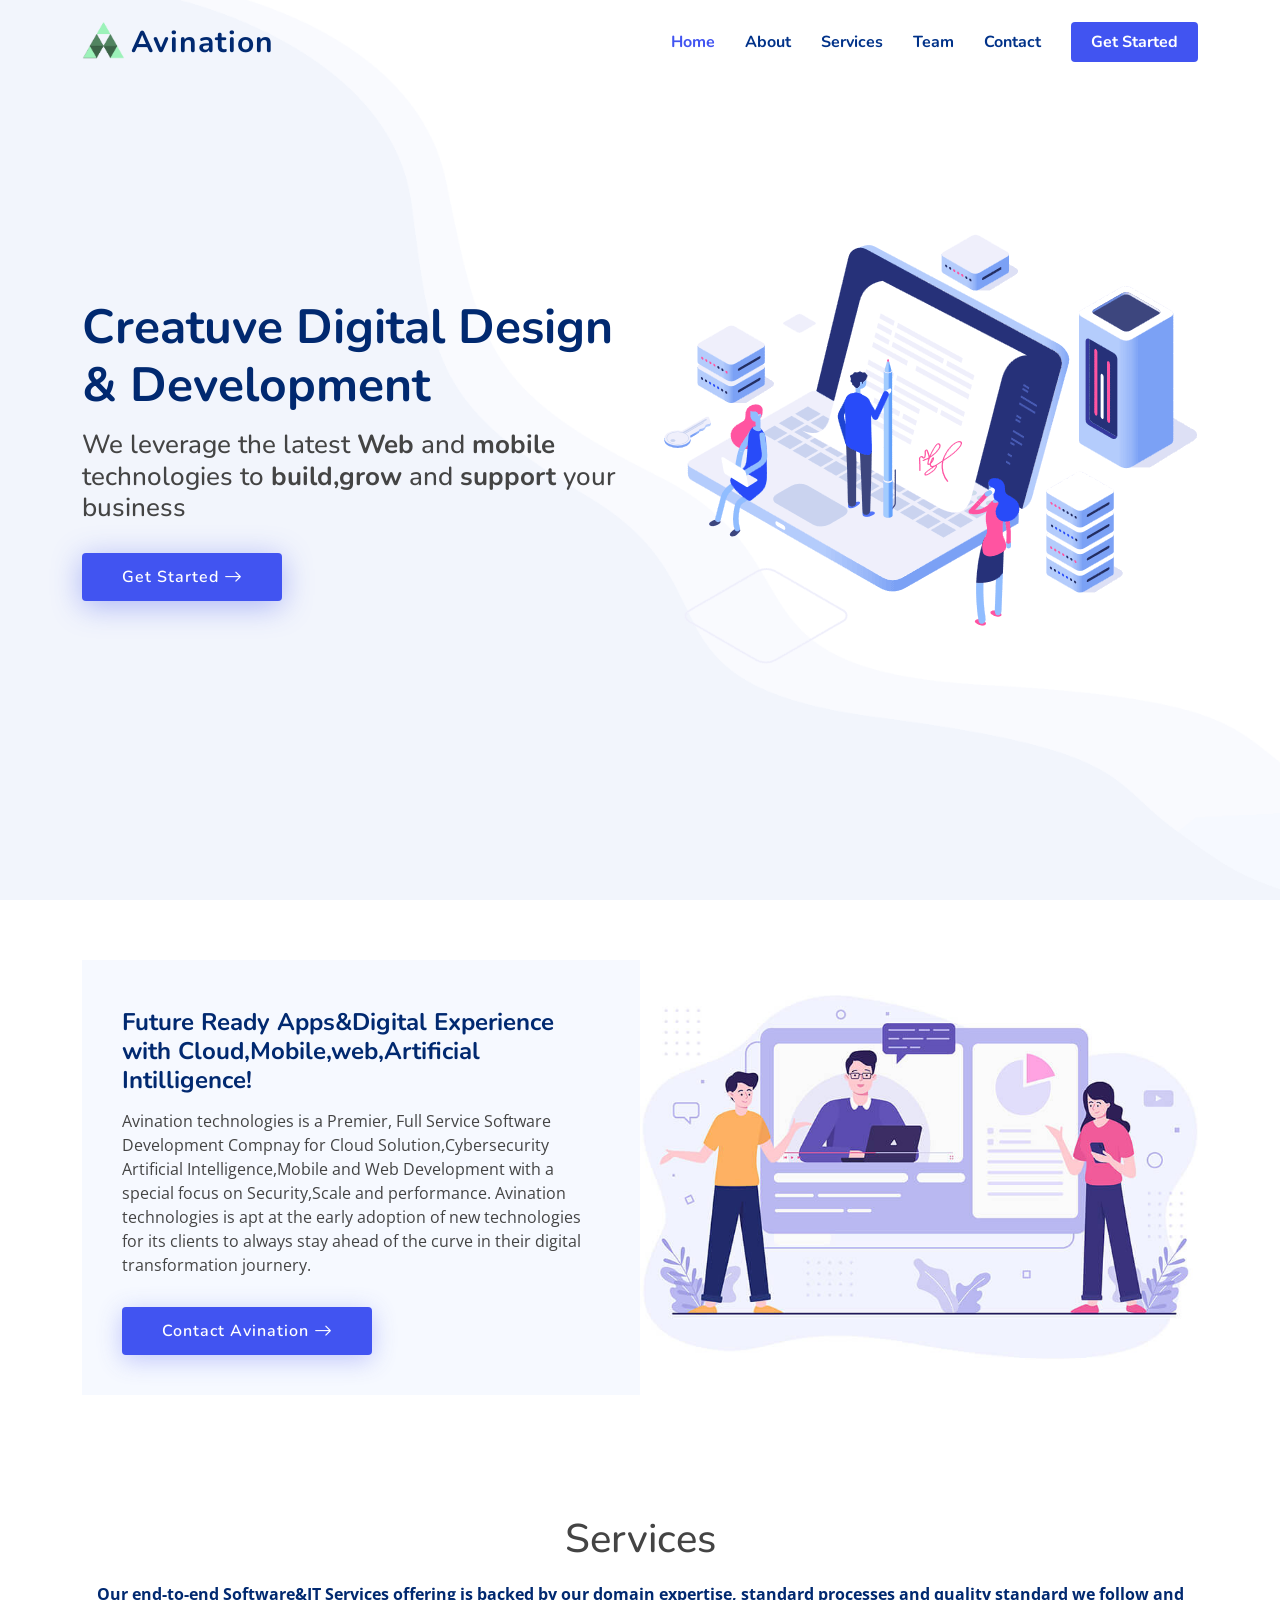
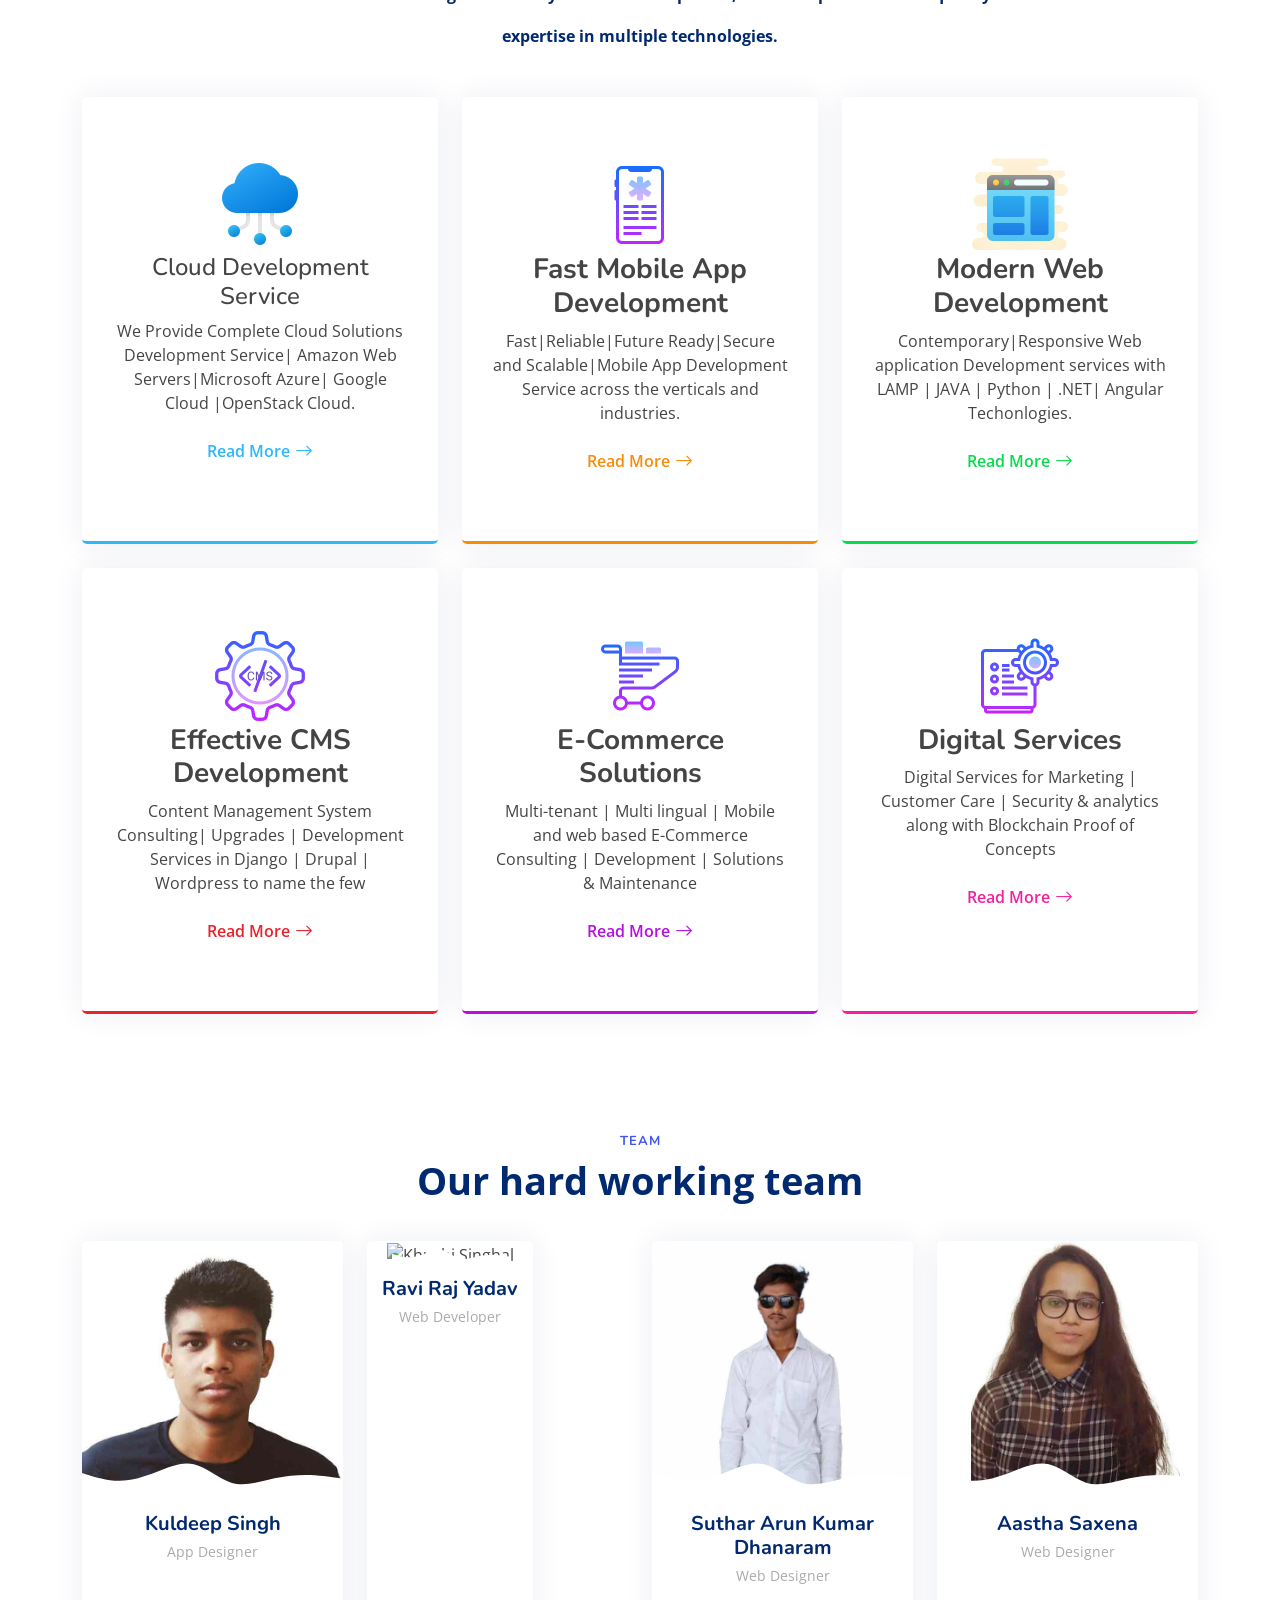
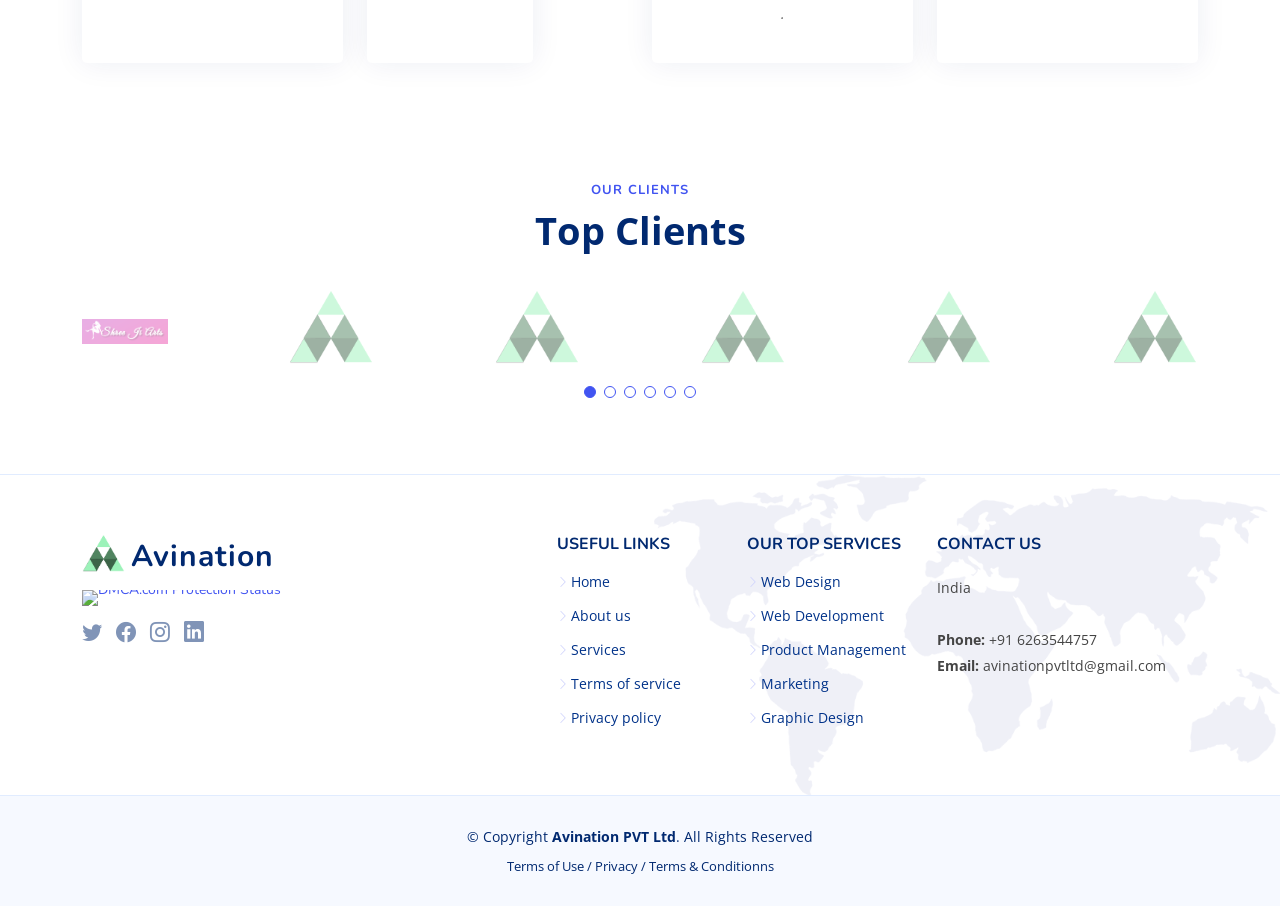
==== commit 32fbe3e2: "update" ====
--- a/index.html
+++ b/index.html
@@ -237,7 +237,7 @@
           <div class="col-lg-3 col-md-6 d-flex align-items-stretch" data-aos="fade-up" data-aos-delay="300">
             <div class="member">
               <div class="member-img">
-                <img src="assets/img/team/khushi.jpg" class="img-fluid" alt="Khushi Singhal"/>
+                <img src="assets/img/team/Ravi.jpeg" class="img-fluid" alt="Khushi Singhal"/>
                 <div class="social">
                   <a href=""><i class="bi bi-twitter"></i></a>
                   <a href=""><i class="bi bi-github"></i></a>
@@ -246,8 +246,8 @@
                 </div>
               </div>
               <div class="member-info">
-                <h4>Khushi Singhal</h4>
-                <span>Web Designer</span>
+                <h4>Ravi Raj Yadav</h4>
+                <span>Web Developer</span>
                 <p></p>
               </div>
             </div>
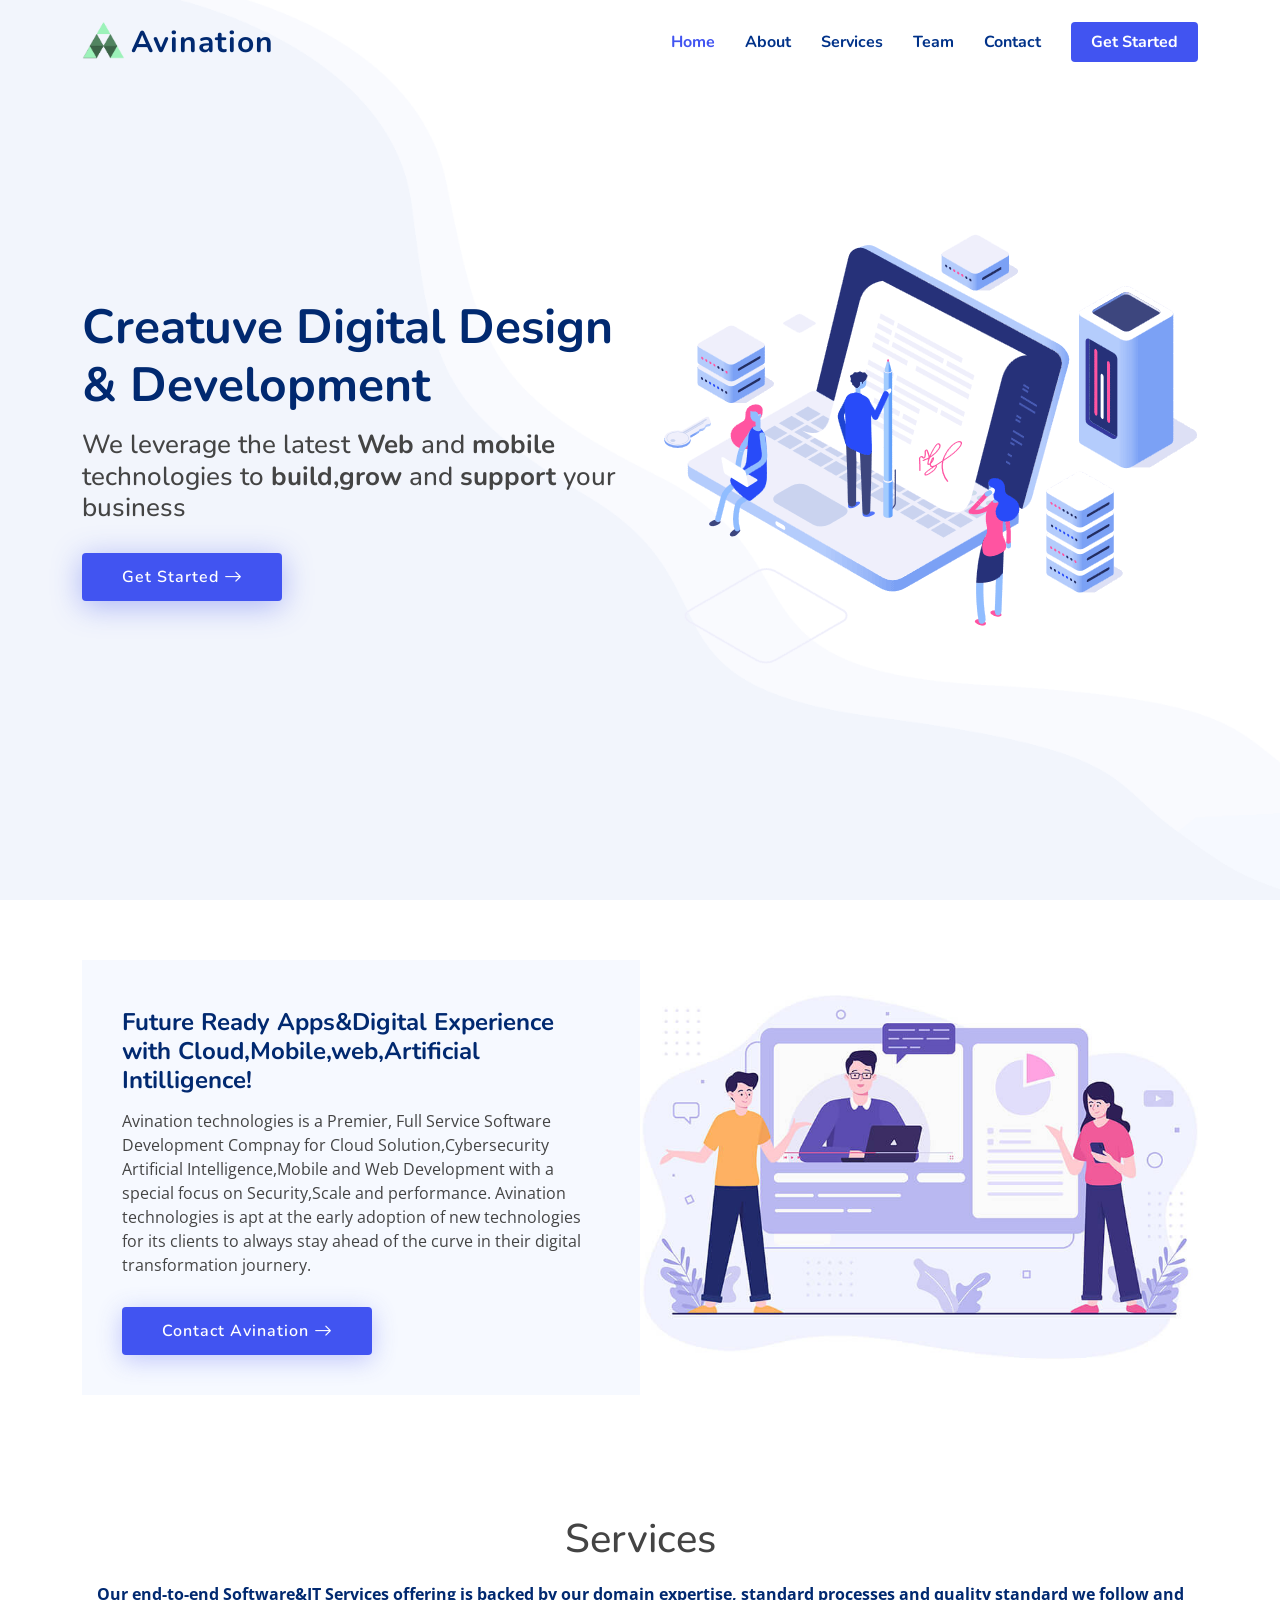
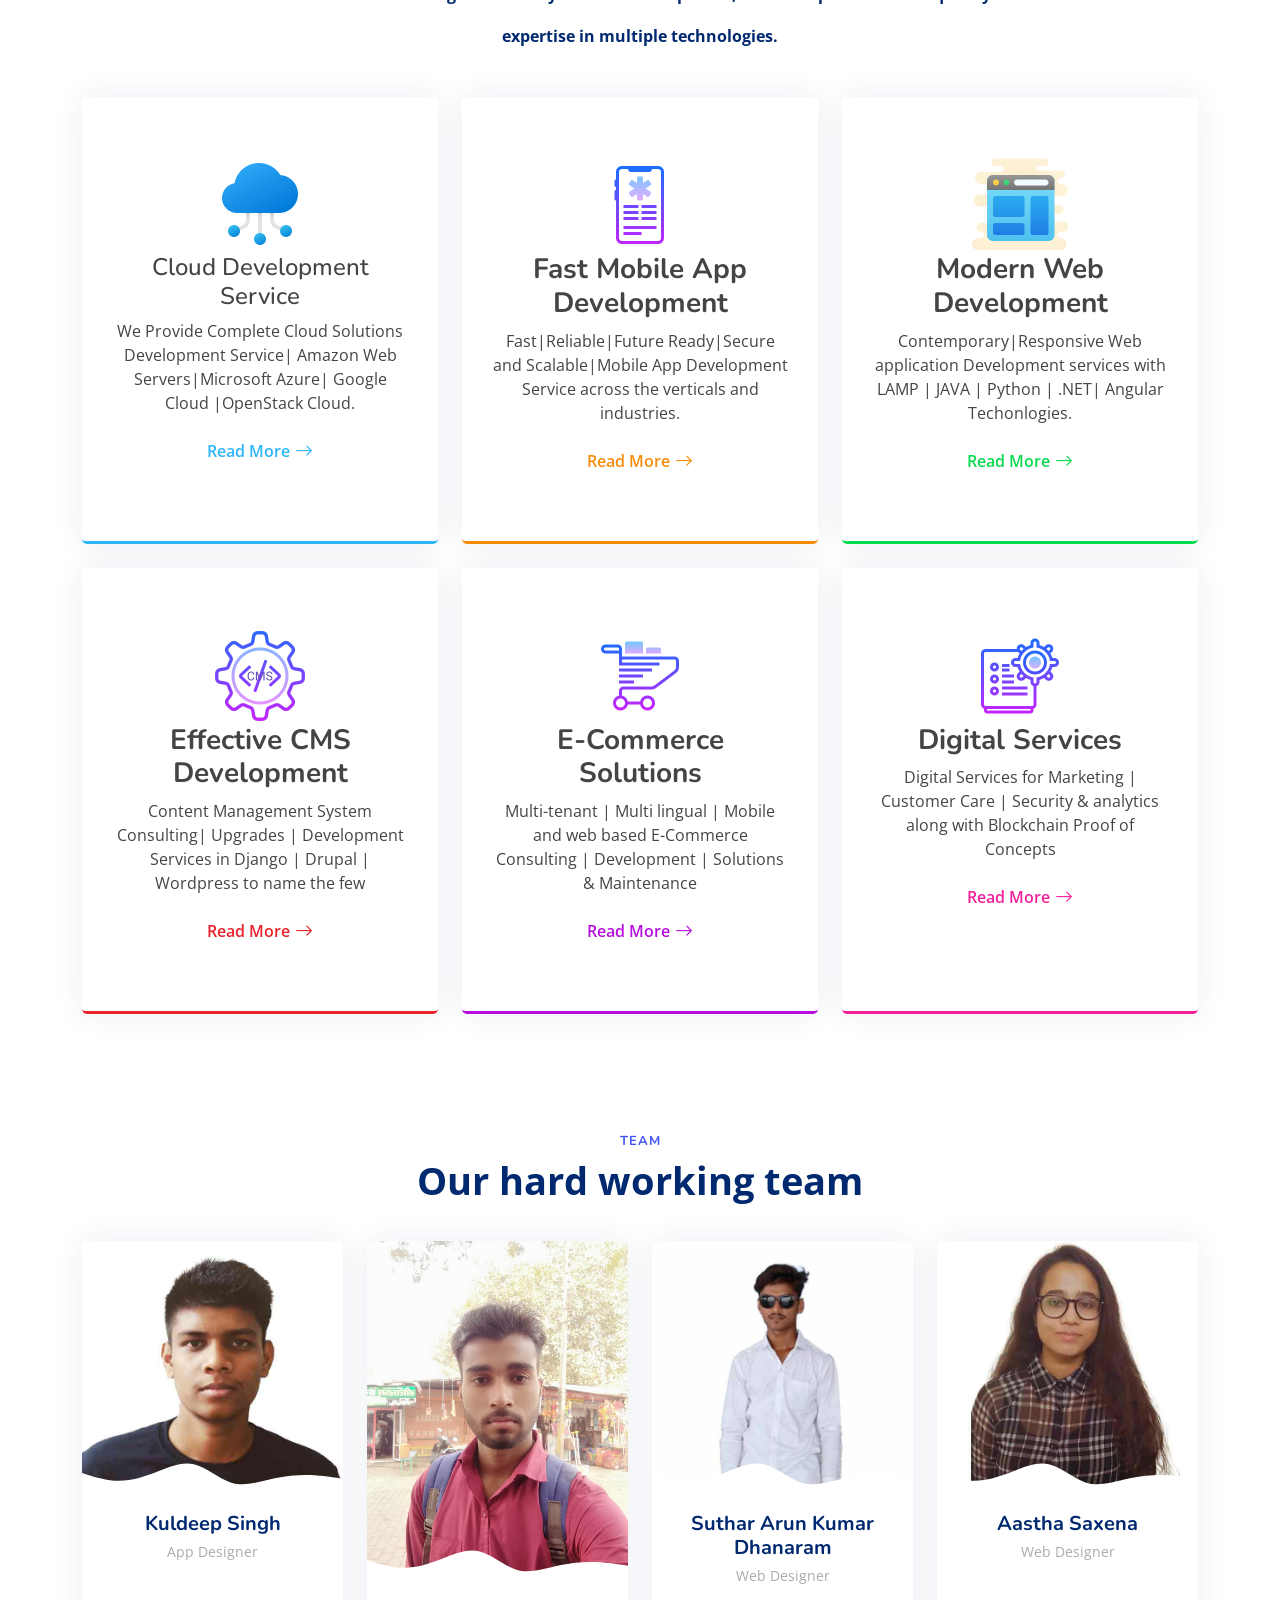
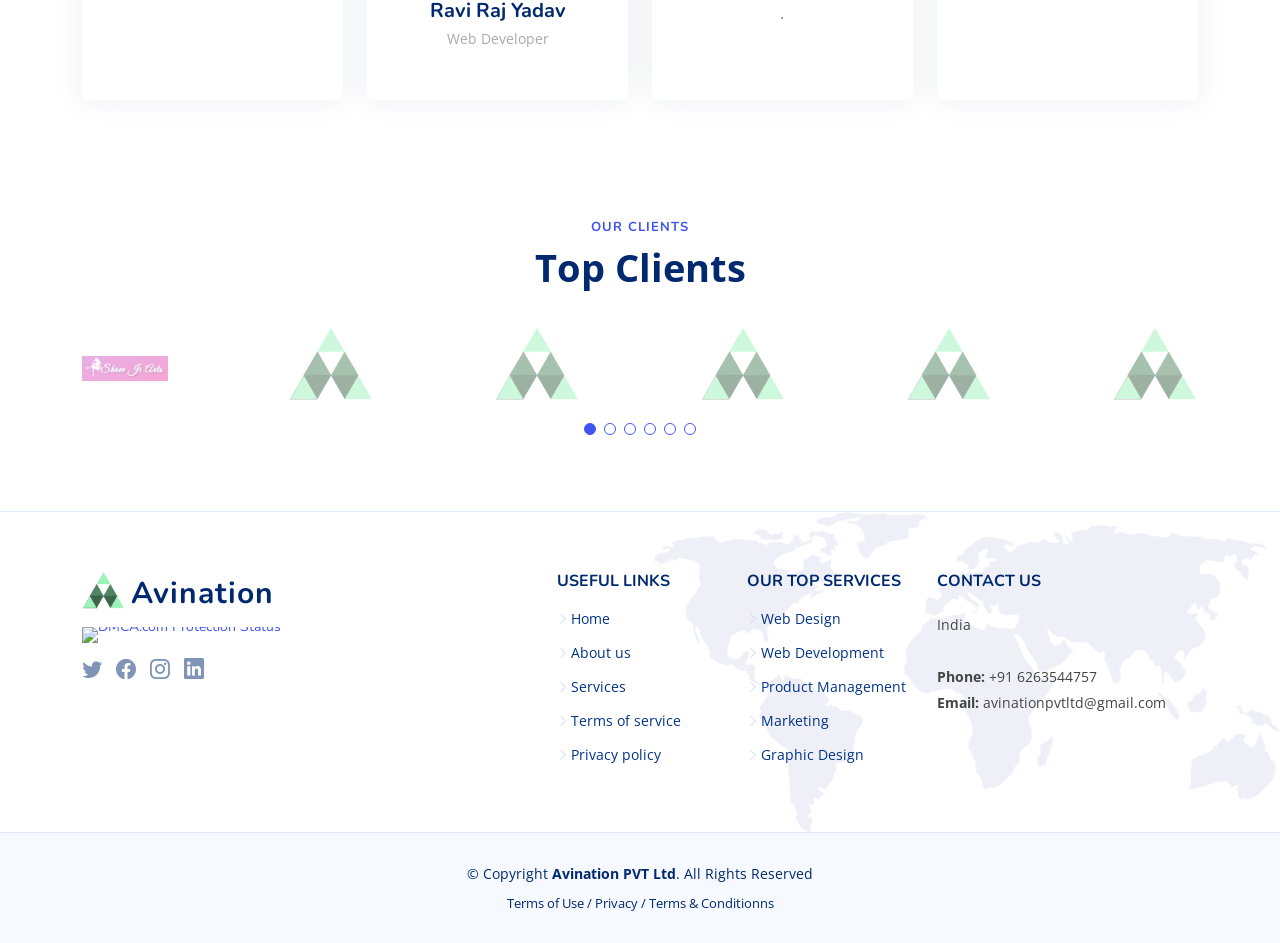
==== commit e2518633: "fg" ====
--- a/index.html
+++ b/index.html
@@ -237,7 +237,7 @@
           <div class="col-lg-3 col-md-6 d-flex align-items-stretch" data-aos="fade-up" data-aos-delay="300">
             <div class="member">
               <div class="member-img">
-                <img src="assets/img/team/Ravi.jpeg" class="img-fluid" alt="Khushi Singhal"/>
+                <img src="assets/img/team/Ravi.jpeg" class="img-fluid" alt="Ravi Raj Yadav"/>
                 <div class="social">
                   <a href=""><i class="bi bi-twitter"></i></a>
                   <a href=""><i class="bi bi-github"></i></a>
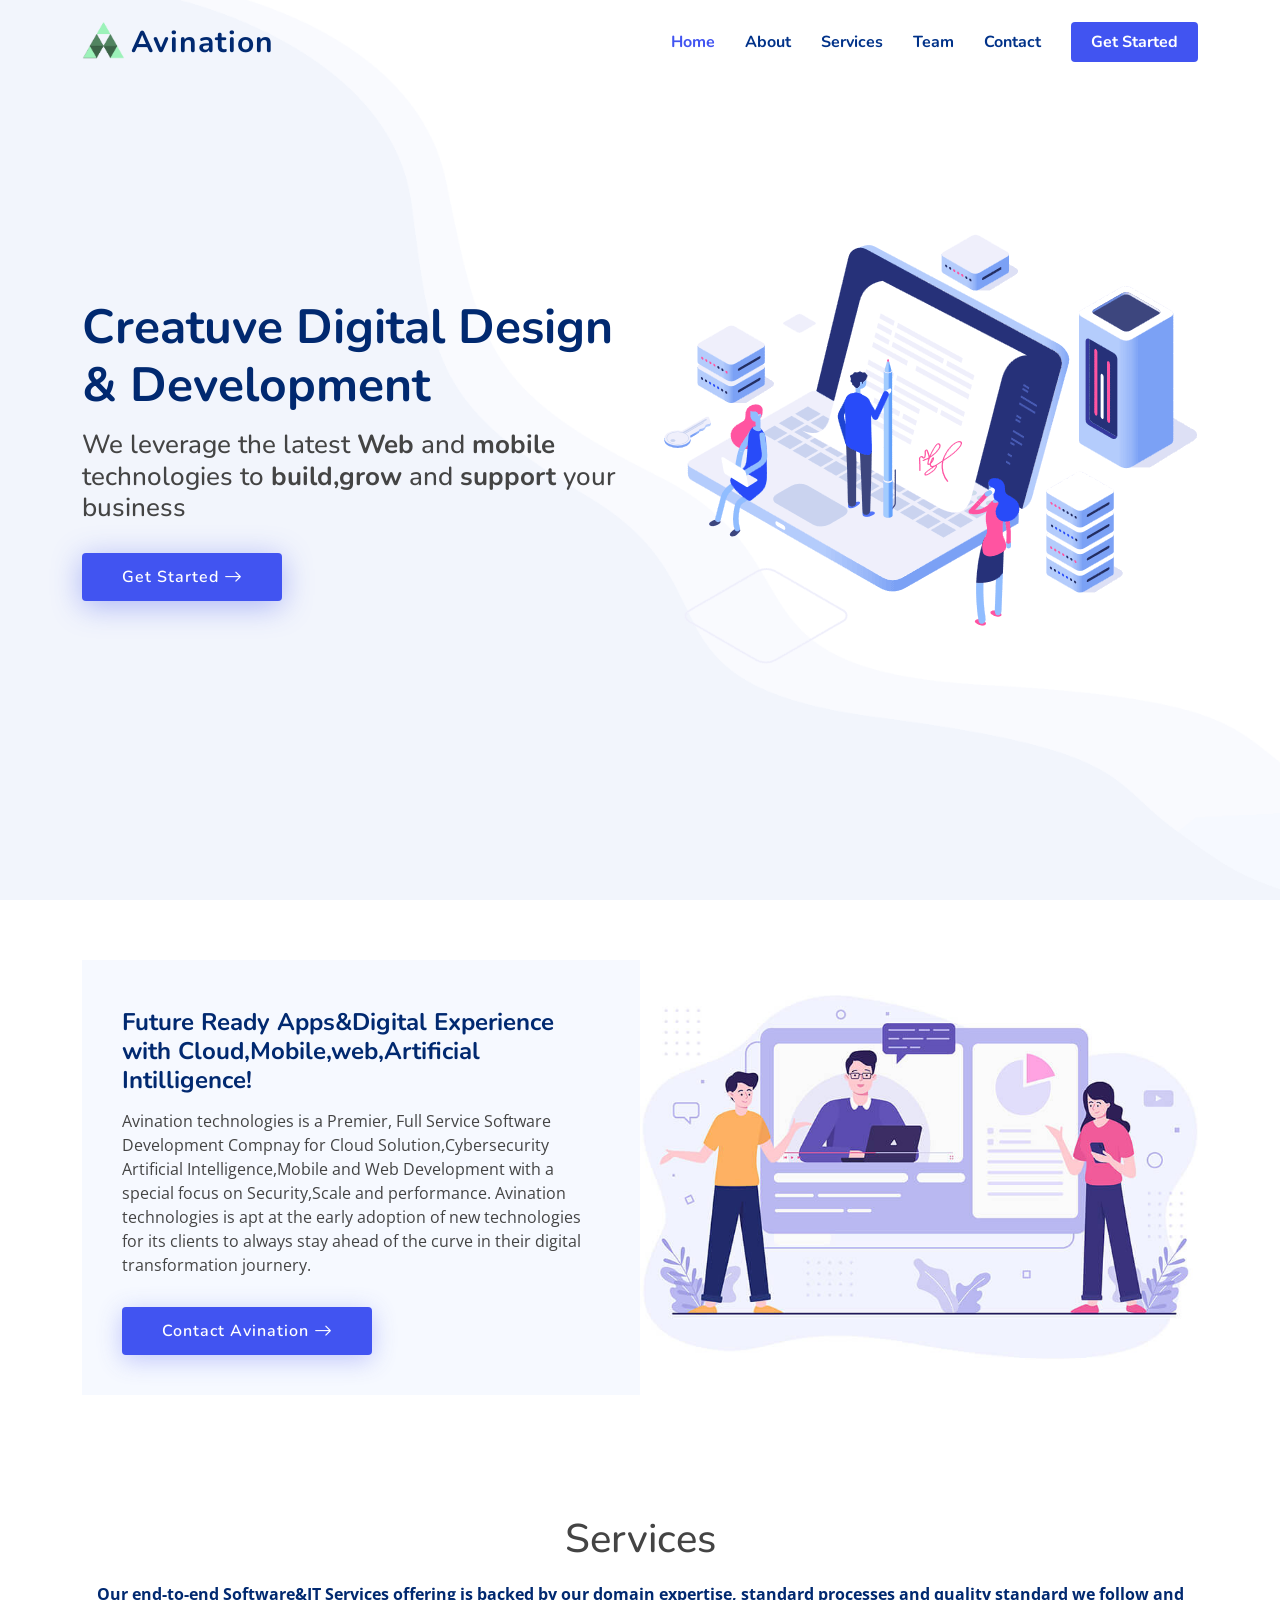
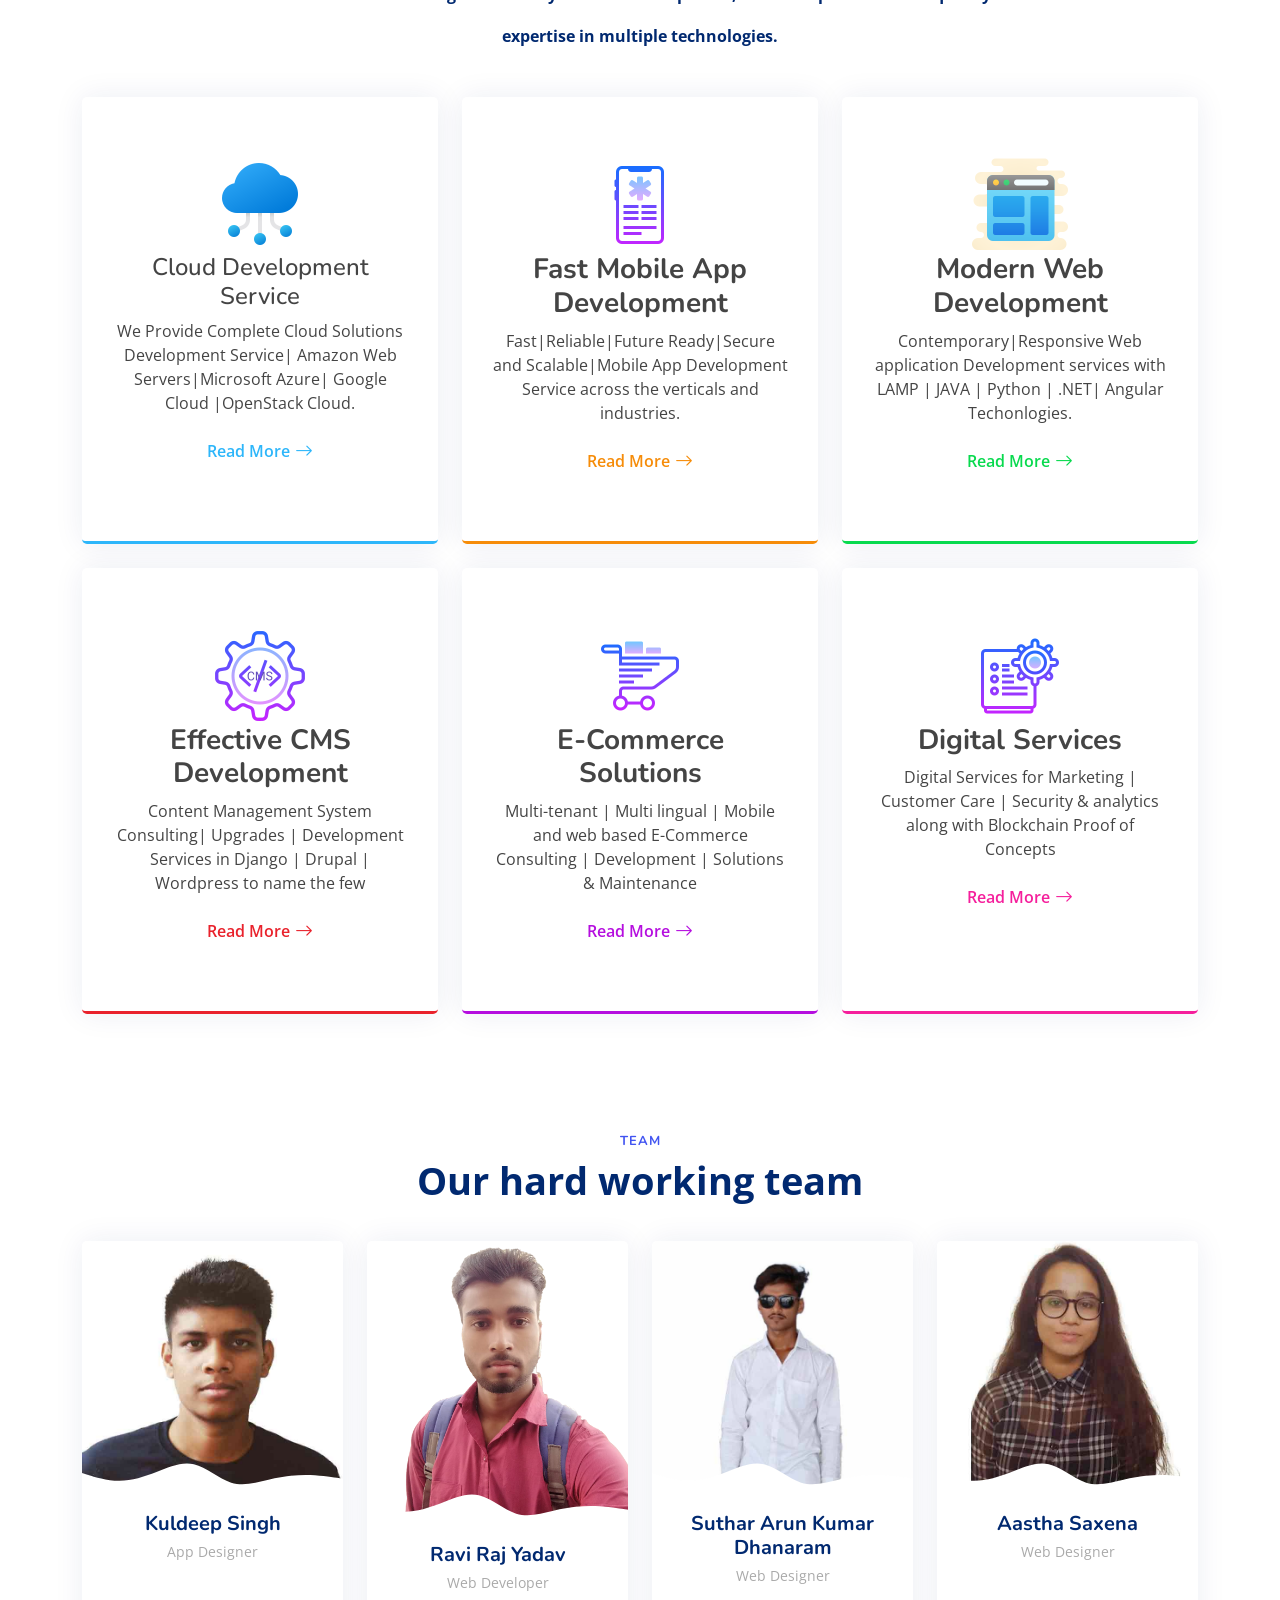
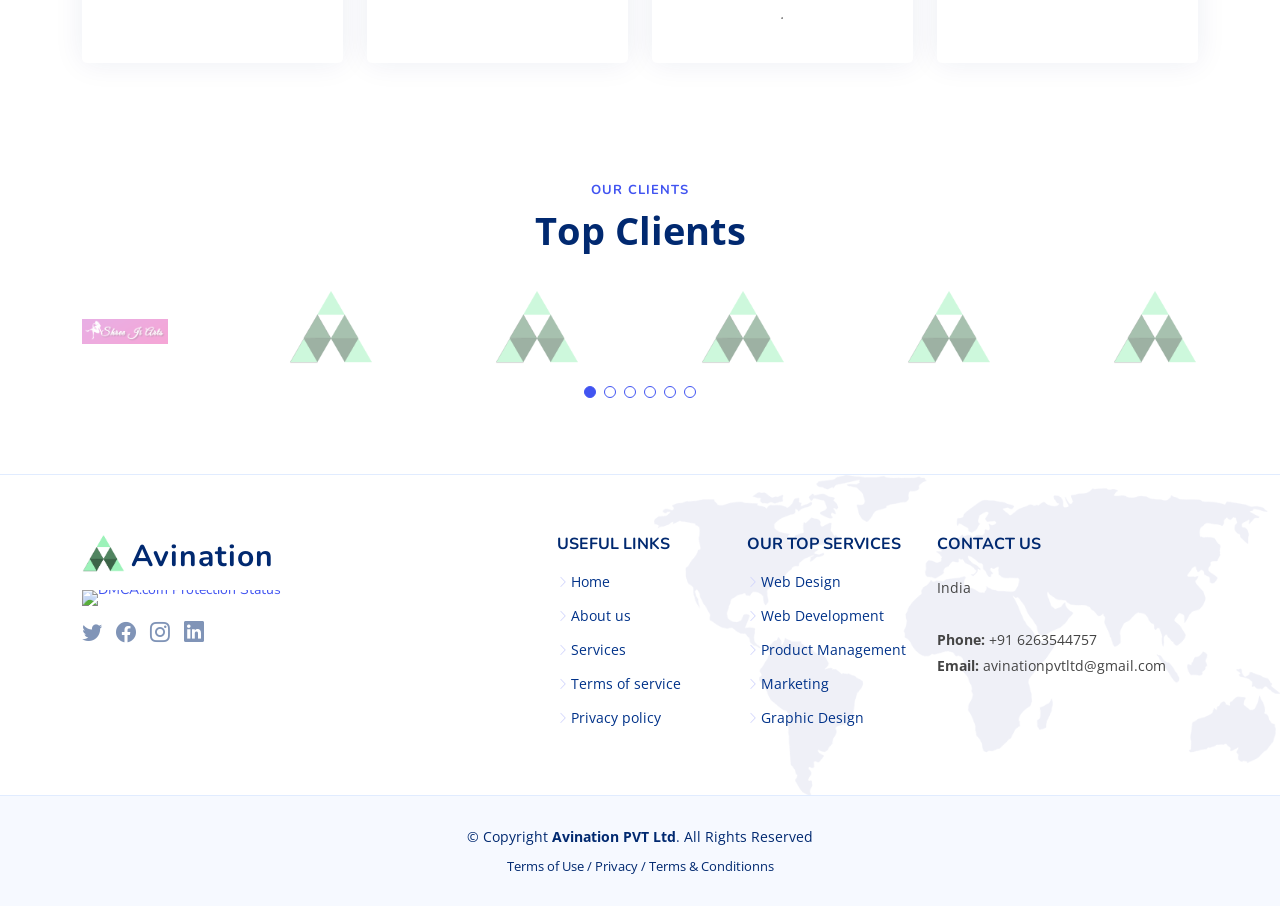
==== commit b5c66cb4: "img add png" ====
--- a/index.html
+++ b/index.html
@@ -237,7 +237,7 @@
           <div class="col-lg-3 col-md-6 d-flex align-items-stretch" data-aos="fade-up" data-aos-delay="300">
             <div class="member">
               <div class="member-img">
-                <img src="assets/img/team/Ravi.jpeg" class="img-fluid" alt="Ravi Raj Yadav"/>
+                <img src="assets/img/team/ravi.png" class="img-fluid" alt="Ravi Raj Yadav"/>
                 <div class="social">
                   <a href=""><i class="bi bi-twitter"></i></a>
                   <a href=""><i class="bi bi-github"></i></a>
